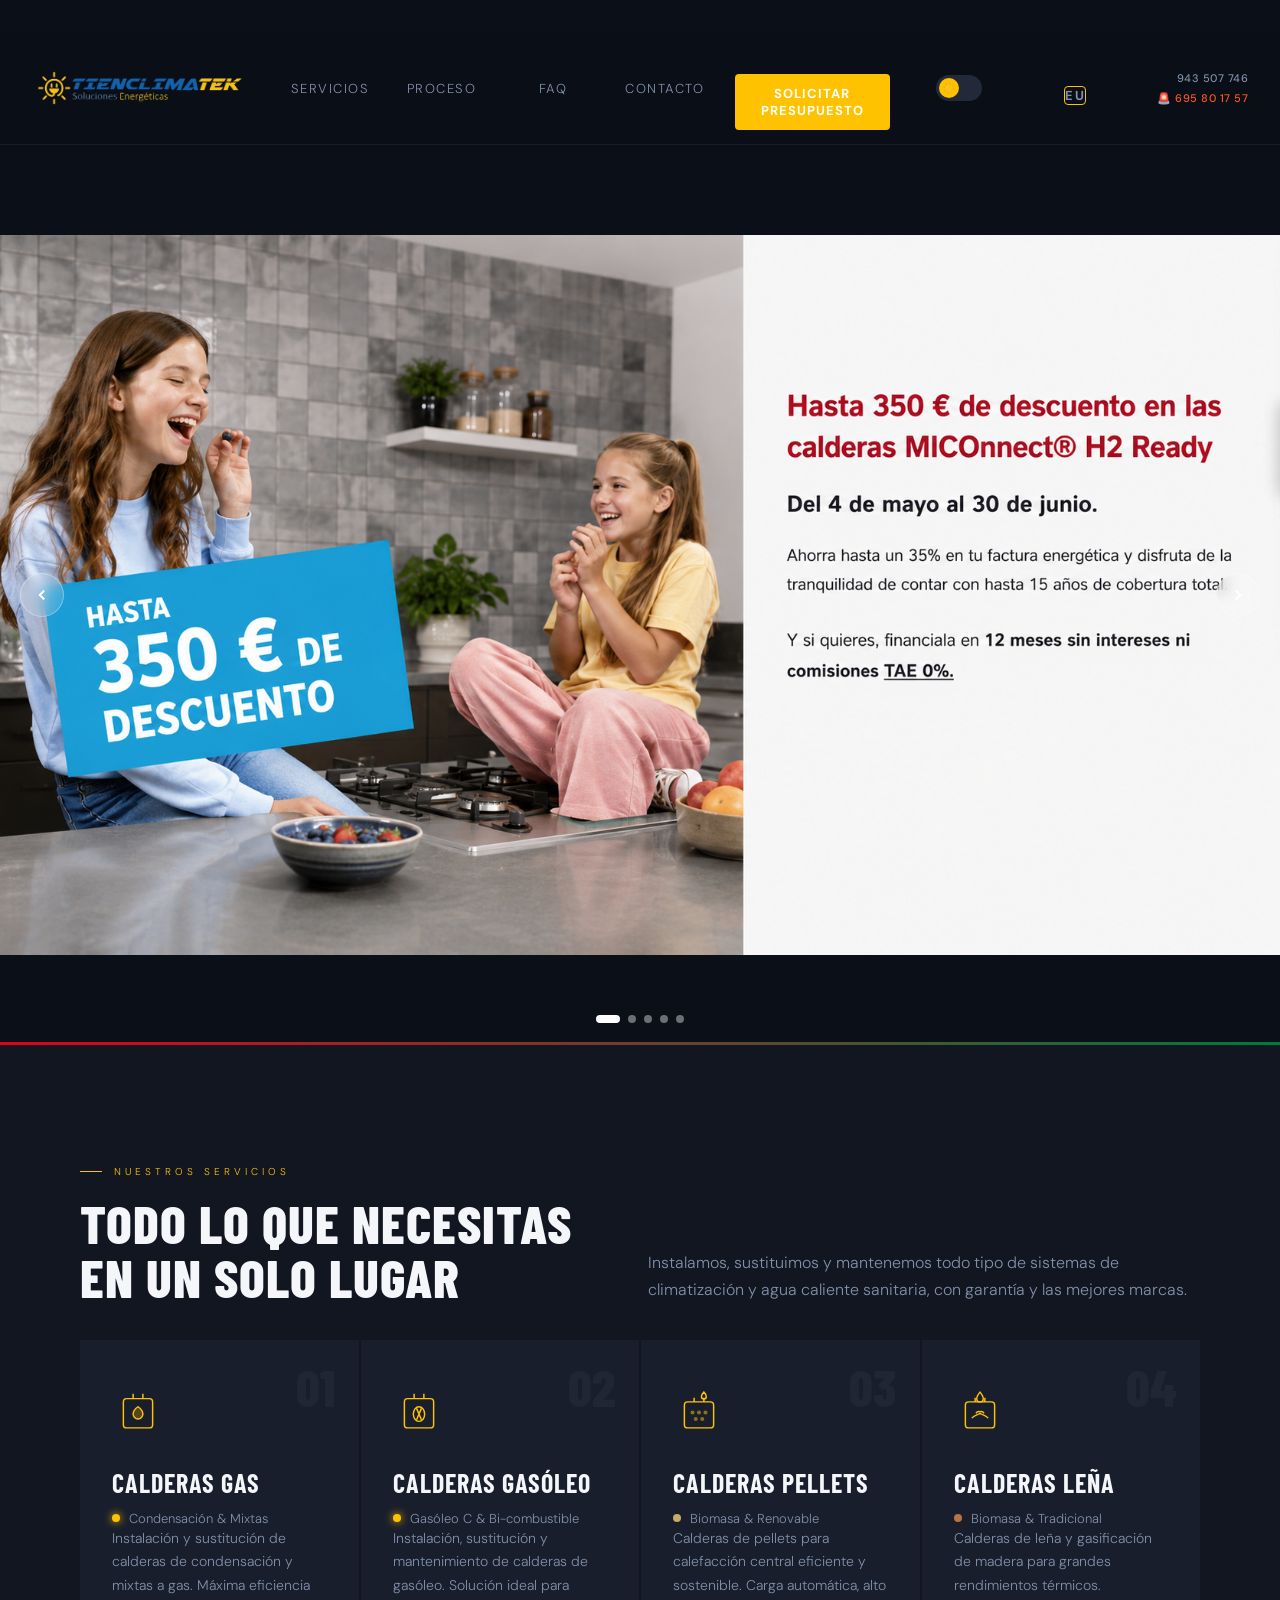
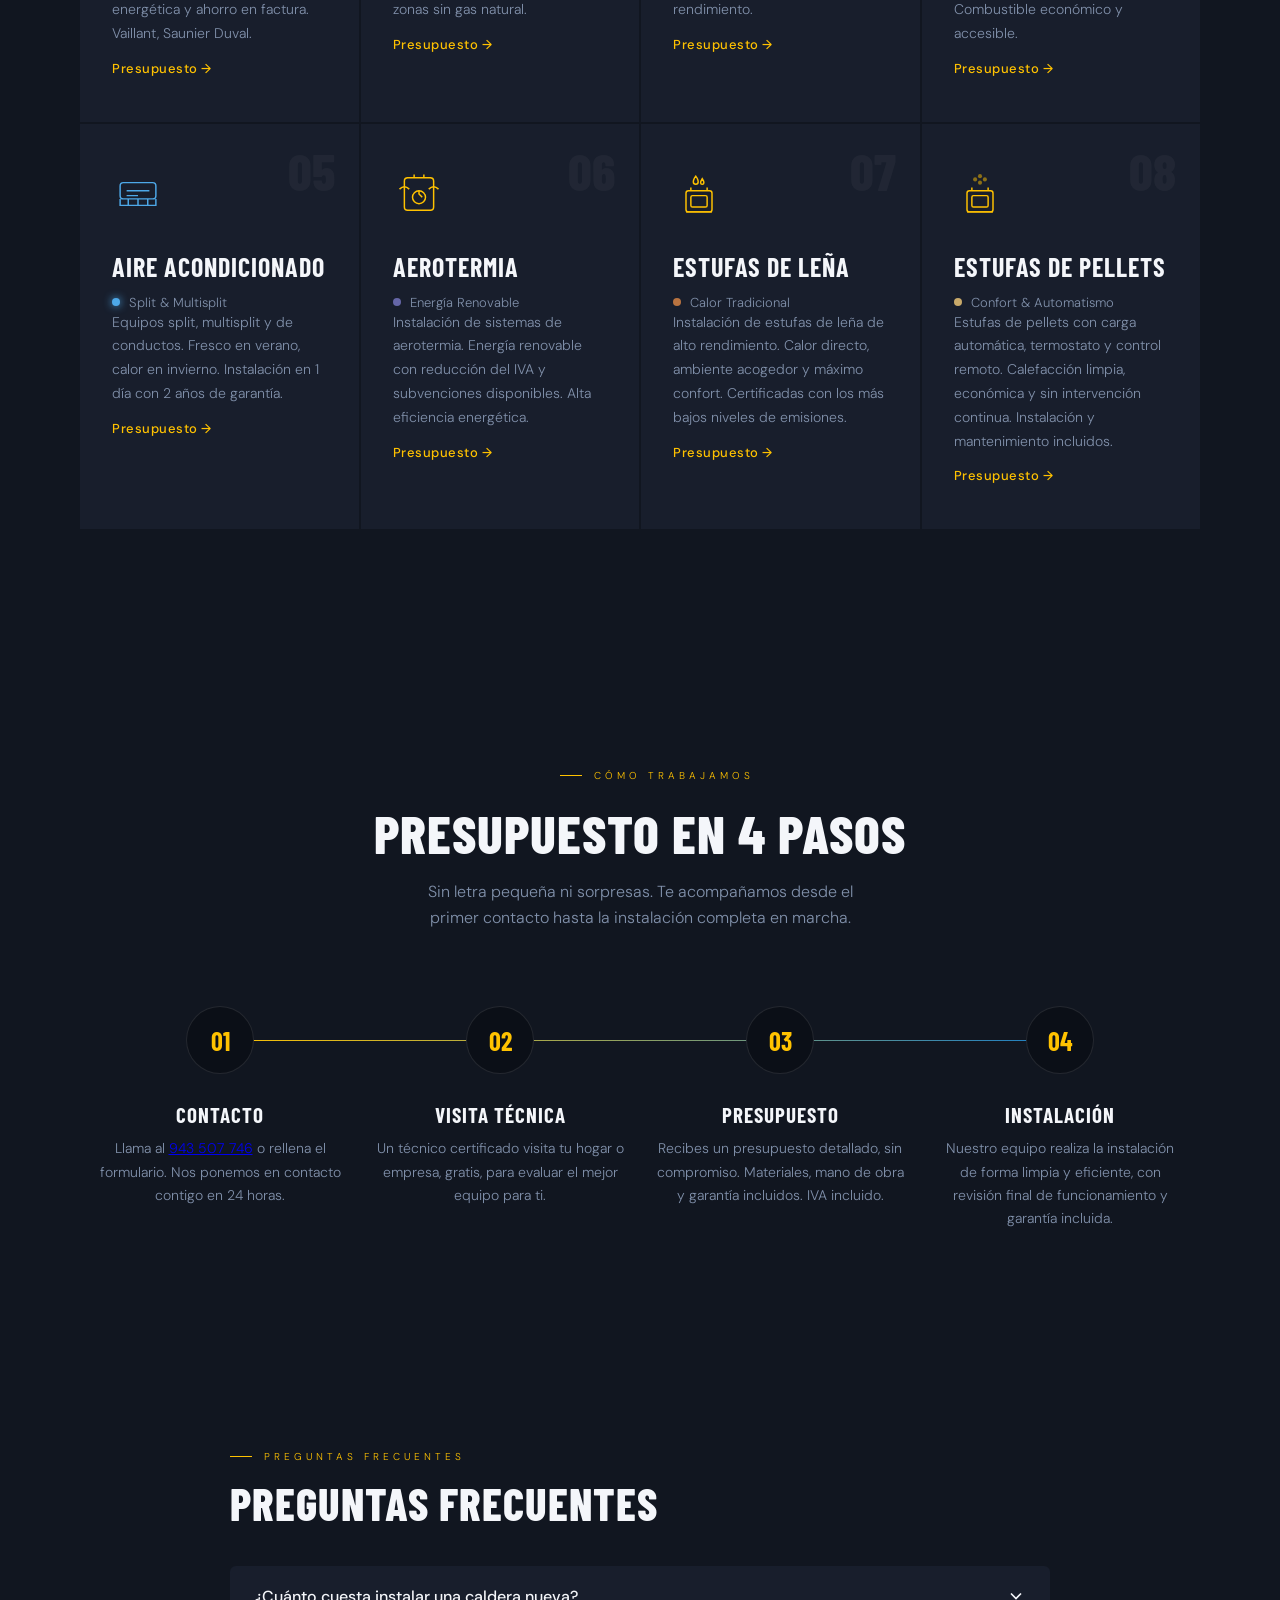
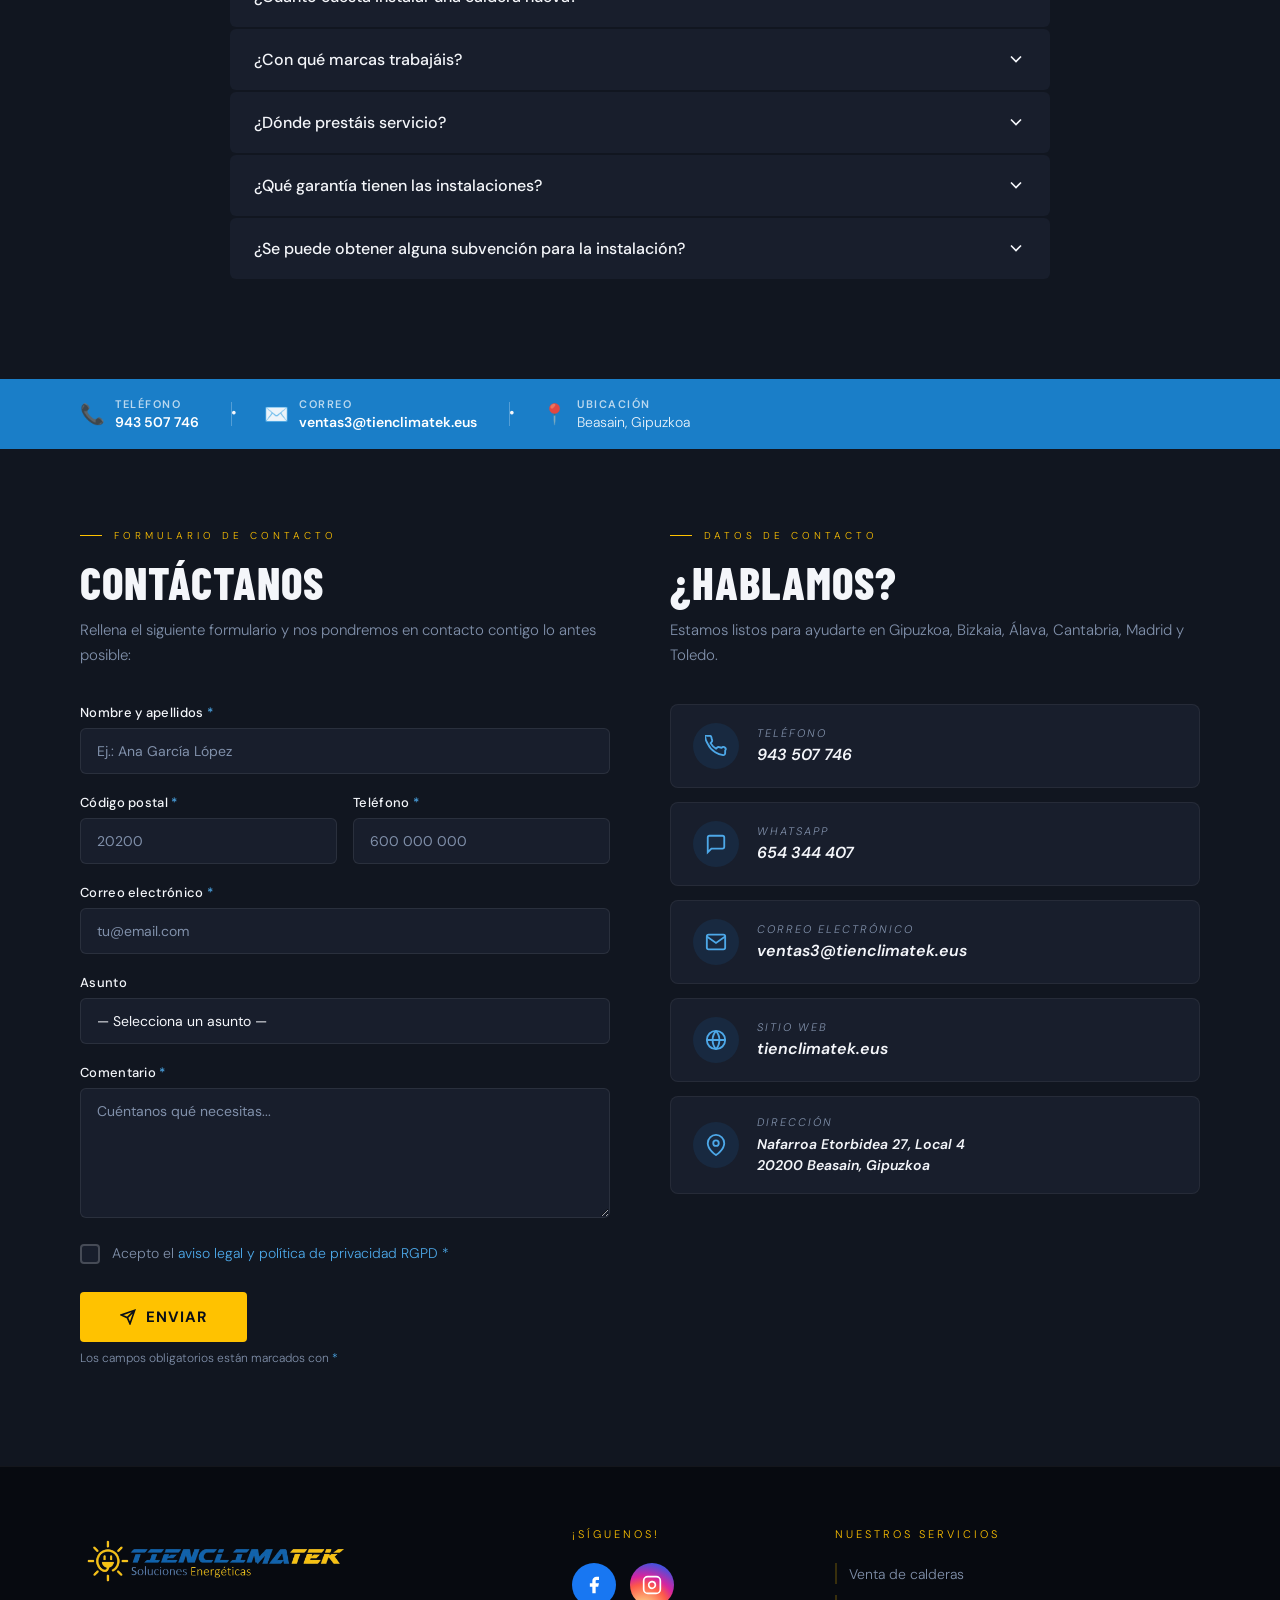
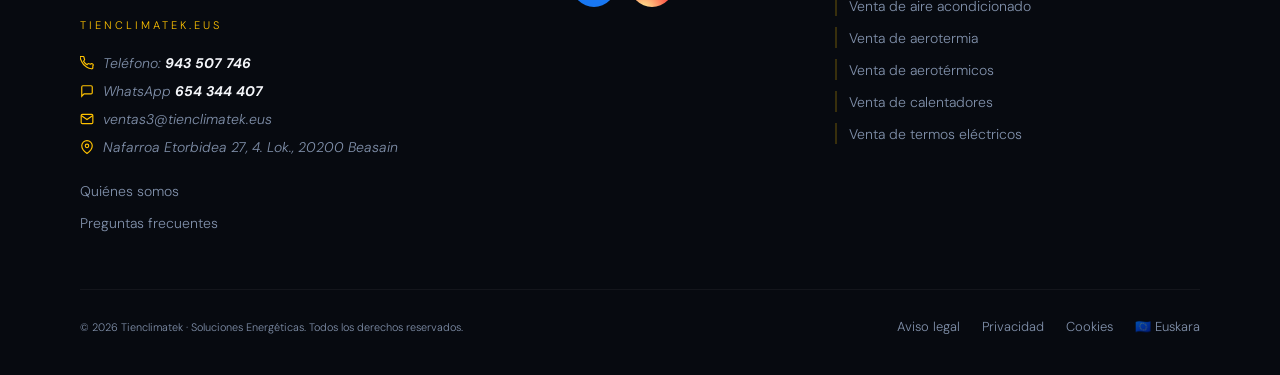
==== index.html @ 0d0fefd5 "creacion carrusel promo, eliminacion seccion promo" ====
<!DOCTYPE html> 
<html lang="es" dir="ltr">

<head>
  <meta charset="UTF-8" />
  <meta name="viewport" content="width=device-width, initial-scale=1.0" />
  <title>Calderas y Aire Acondicionado en provincias seleccionadas y Madrid | Tienclimatek</title>
  <meta name="description" content="Instalación y mantenimiento de aire acondicionado, calderas, termos y calentadores en provincias seleccionadas y Madrid. +15 años de experiencia. Solicita presupuesto en 24h.">
  <meta name="keywords" content="calderas Spain, aire acondicionado Beasain, climatización Gipuzkoa, caldera condensación, instalación aire acondicionado, termo eléctrico, Vaillant Saunier Duval Daikin">
  <meta name="author" content="Tienclimatek">
  <meta name="robots" content="index, follow, max-snippet:-1, max-image-preview:large, max-video-preview:-1">
  <link rel="canonical" href="https://tienclimatek.eus/" />
  <link rel="alternate" hreflang="es" href="https://tienclimatek.eus/" />
  <link rel="alternate" hreflang="eu" href="https://tienclimatek.eus/eu/" />
  <link rel="alternate" hreflang="x-default" href="https://tienclimatek.eus/" />
  <meta property="og:type" content="website" />
  <meta property="og:locale" content="es_ES" />
  <meta property="og:locale:alternate" content="eu_EU" />
  <meta property="og:site_name" content="Tienclimatek" />
  <meta property="og:title" content="Calderas y Aire Acondicionado en provincias seleccionadas y Madrid | Tienclimatek" />
  <meta property="og:description" content="Instalación y reparación de aire acondicionado, calderas y termos en provincias seleccionadas y Madrid. Las mejores marcas: Vaillant, Daikin, Baxi, Ariston. ¡Solicita presupuesto!" />
  <meta property="og:url" content="https://tienclimatek.eus/" />
  <meta property="og:image" content="https://tienclimatek.eus/assets/images/og-tienclimatek.jpg" />
  <meta property="og:image:width" content="1200" />
  <meta property="og:image:height" content="630" />
  <meta property="og:image:alt" content="Tienclimatek - Expertos en climatización en provincias seleccionadas y Madrid" />
  <meta name="twitter:card" content="summary_large_image" />
  <meta name="twitter:site" content="@tienclimatek" />
  <meta name="twitter:title" content="Calderas y Aire Acondicionado en provincias seleccionadas | Tienclimatek" />
  <meta name="twitter:description" content="Instalación y mantenimiento de sistemas de climatización en provincias seleccionadas y Madrid. +15 años de experiencia." />
  <meta name="twitter:image" content="https://tienclimatek.eus/assets/images/og-tienclimatek.jpg" />
  <meta name="geo.region" content="ES-SS" />
  <meta name="geo.placename" content="Beasain, Gipuzkoa, España" />
  <meta name="geo.position" content="43.0469;-2.1989" />
  <meta name="ICBM" content="43.0469, -2.1989" />
  <link rel="icon" type="image/png" sizes="32x32" href="assets/images/favicon-32.png" />
  <link rel="icon" type="image/png" sizes="16x16" href="assets/images/favicon-16.png" />
  <link rel="apple-touch-icon" sizes="180x180" href="assets/images/apple-touch-icon.png" />
  <meta name="theme-color" content="#1A7EC8" />
  <link rel="preconnect" href="https://fonts.googleapis.com" />
  <link rel="preconnect" href="https://fonts.gstatic.com" crossorigin />
  <link rel="preload" href="css/styles.css" as="style" />
  <link href="https://fonts.googleapis.com/css2?family=Barlow+Condensed:wght@400;600;700;800&family=DM+Sans:wght@300;400;500;700&display=swap" rel="stylesheet" />
  <link rel="stylesheet" href="css/styles.css" />

  <script type="application/ld+json">
  {
    "@context": "https://schema.org",
    "@graph": [
      {
        "@type": "LocalBusiness",
        "@id": "https://tienclimatek.eus/#negocio",
        "name": "Tienclimatek",
        "alternateName": "Tienclimatek Soluciones Energéticas",
        "description": "Instalación y mantenimiento de calderas de gas, gasóleo y biomasa, aire acondicionado y aerotermia en provincias seleccionadas y Madrid.",
        "url": "https://tienclimatek.eus/",
        "telephone": "+34747425656",
        "email": "ventas3@tienclimatek.eus",
        "foundingDate": "2010",
        "priceRange": "€€",
        "address": {
          "@type": "PostalAddress",
          "streetAddress": "Nafarroa Etorbidea 27, Local 4",
          "addressLocality": "Beasain",
          "postalCode": "20200",
          "addressRegion": "Gipuzkoa",
          "addressCountry": "ES"
        },
        "geo": { "@type": "GeoCoordinates", "latitude": 43.0469, "longitude": -2.1989 },
        "areaServed": [
          { "@type": "AdministrativeArea", "name": "Gipuzkoa" },
          { "@type": "AdministrativeArea", "name": "Bizkaia" },
          { "@type": "AdministrativeArea", "name": "Araba" },
          { "@type": "AdministrativeArea", "name": "Cantabria" },
          { "@type": "AdministrativeArea", "name": "Comunidad de Madrid" }
        ],
        "openingHoursSpecification": [{ "@type": "OpeningHoursSpecification", "dayOfWeek": ["Monday","Tuesday","Wednesday","Thursday","Friday"], "opens": "09:00", "closes": "18:00" }],
        "sameAs": ["https://www.facebook.com/tienclimatek","https://www.instagram.com/tienclimatek"]
      }
    ]
  }
  </script>

  <style>
    /* ══ HERO CAROUSEL ══════════════════════════════════════════════════ */
    .hero-carousel-wrap {
      position: relative;
      width: 100%;
      height: 100vh;
      min-height: 500px;
      overflow: hidden;
      background: #0B0F17;
    }
    .hero-carousel-track {
      display: flex;
      height: 100%;
      transition: transform .75s cubic-bezier(.4,0,.2,1);
      will-change: transform;
    }
    .hero-carousel-slide {
      flex-shrink: 0;
      width: 100%;
      height: 100%;
      position: relative;
      background: #0B0F17; /* CAMBIO 1: fondo para franjas laterales/superiores cuando contain no cubre todo */
    }
    .hero-carousel-slide img {
      width: 100%;
      height: 100%;
      object-fit: contain;          /* CAMBIO 1: antes "cover" → ahora "contain" para respetar proporciones */
      object-position: center center;
      display: block;
      pointer-events: none;
      -webkit-user-drag: none;
      user-select: none;
    }
    .hero-carousel-btn {
      position: absolute;
      top: 50%;
      transform: translateY(-50%);
      z-index: 20;
      width: 44px; height: 44px;
      border-radius: 50%;
      background: rgba(255,255,255,0.15);
      border: 1.5px solid rgba(255,255,255,0.3);
      backdrop-filter: blur(8px);
      color: #fff;
      cursor: pointer;
      display: flex;
      align-items: center;
      justify-content: center;
      transition: background .2s, transform .2s;
    }
    .hero-carousel-btn:hover { background: rgba(255,255,255,0.28); transform: translateY(-50%) scale(1.08); }
    .hero-carousel-btn.prev { left: 20px; }
    .hero-carousel-btn.next { right: 20px; }
    .hero-carousel-dots {
      position: absolute;
      bottom: 22px;
      left: 50%;
      transform: translateX(-50%);
      z-index: 20;
      display: flex;
      gap: 8px;
      align-items: center;
    }
    .hero-carousel-dot {
      width: 8px; height: 8px;
      border-radius: 50%;
      background: rgba(255,255,255,0.4);
      cursor: pointer;
      transition: width .3s, border-radius .3s, background .3s;
      flex-shrink: 0;
    }
    .hero-carousel-dot.active { width: 24px; border-radius: 4px; background: #fff; }
    .hero-carousel-progress {
      position: absolute;
      bottom: 0; left: 0;
      height: 3px;
      width: 0%;
      background: linear-gradient(90deg, #E2001A 0%, #007A3D 100%);
      z-index: 21;
      transition: width linear;
    }

    /* ══ FLOATING FORM ══════════════════════════════════════════════════ */
    .floating-form {
      position: fixed;
      top: 50%;
      right: -360px;
      transform: translateY(-50%);
      width: 320px;
      z-index: 300;
      background: #fff;
      border-radius: 16px 0 0 16px;
      box-shadow: -6px 0 40px rgba(0,0,0,0.22);
      transition: right .5s cubic-bezier(.4,0,.2,1);
      overflow: visible;
    }
    .floating-form.visible { right: 0; }

    .floating-form-tab {
      position: absolute;
      left: -38px;
      top: 50%;
      transform: translateY(-50%);
      width: 38px; height: 96px;
      background: #E2001A;
      border-radius: 10px 0 0 10px;
      cursor: pointer;
      display: flex;
      flex-direction: column;
      align-items: center;
      justify-content: center;
      gap: 6px;
      box-shadow: -4px 0 16px rgba(0,0,0,0.2);
      transition: background .2s;
    }
    .floating-form-tab:hover { background: #c8001a; }
    .floating-form-tab svg { color: #fff; flex-shrink: 0; }
    .floating-form-tab-label {
      writing-mode: vertical-rl;
      text-orientation: mixed;
      transform: rotate(180deg);
      font-size: 10px;
      font-weight: 700;
      color: #fff;
      letter-spacing: .1em;
      text-transform: uppercase;
      white-space: nowrap;
    }
    .floating-form-head {
      background: linear-gradient(135deg, #E2001A 0%, #b8001a 100%);
      padding: 16px 20px 14px;
      display: flex;
      align-items: flex-start;
      justify-content: space-between;
      gap: 12px;
      border-radius: 16px 0 0 0;
    }
    .floating-form-head h3 { font-size: 15px; font-weight: 800; color: #fff; margin: 0; }
    .floating-form-head p { font-size: 11px; color: rgba(255,255,255,.8); margin: 3px 0 0; }
    .floating-form-close {
      background: rgba(255,255,255,.15);
      border: none;
      border-radius: 50%;
      width: 28px; height: 28px;
      cursor: pointer;
      display: flex;
      align-items: center;
      justify-content: center;
      color: #fff;
      transition: background .2s;
      flex-shrink: 0;
    }
    .floating-form-close:hover { background: rgba(255,255,255,.28); }
    .floating-form-body {
      padding: 14px 18px 18px;
      display: flex;
      flex-direction: column;
      gap: 10px;
      max-height: calc(100vh - 180px);
      overflow-y: auto;
    }
    .ff-field { display: flex; flex-direction: column; gap: 4px; }
    .ff-label { font-size: 11px; font-weight: 600; color: #333; }
    .ff-input {
      padding: 8px 11px;
      border: 1.5px solid #e0e0e0;
      border-radius: 8px;
      font-size: 13px;
      font-family: 'DM Sans', sans-serif;
      color: #222;
      outline: none;
      transition: border-color .2s, box-shadow .2s;
      background: #fafafa;
      width: 100%;
    }
    .ff-input:focus { border-color: #E2001A; box-shadow: 0 0 0 3px rgba(226,0,26,.1); background: #fff; }
    .ff-select { cursor: pointer; }
    .ff-check-label {
      display: flex;
      align-items: flex-start;
      gap: 8px;
      font-size: 11px;
      color: #666;
      cursor: pointer;
      line-height: 1.5;
    }
    .ff-check-label a { color: #E2001A; text-decoration: none; }
    .ff-check-label a:hover { text-decoration: underline; }
    .ff-checkbox { width: 14px; height: 14px; flex-shrink: 0; margin-top: 2px; accent-color: #E2001A; }
    .ff-submit {
      background: #E2001A;
      color: #fff;
      border: none;
      border-radius: 10px;
      padding: 11px;
      font-size: 13px;
      font-weight: 700;
      cursor: pointer;
      letter-spacing: .04em;
      display: flex;
      align-items: center;
      justify-content: center;
      gap: 8px;
      transition: background .2s, transform .15s;
      width: 100%;
      margin-top: 4px;
    }
    .ff-submit:hover { background: #c8001a; transform: translateY(-1px); }
    .ff-success {
      display: none;
      background: rgba(0,122,61,.1);
      border: 1px solid rgba(0,122,61,.25);
      border-radius: 8px;
      padding: 10px 12px;
      font-size: 13px;
      color: #007A3D;
      align-items: center;
      gap: 8px;
    }
    .ff-success.show { display: flex; }

    @media (max-width: 900px) {
      .hero-carousel-wrap { height: 70vw; min-height: 380px; }
      .hero-carousel-btn { width: 36px; height: 36px; }
    }
    @media (max-width: 640px) {
      .hero-carousel-wrap { height: 56vw; min-height: 260px; }
      .hero-carousel-btn { display: none; }
      .floating-form {
        width: 92vw;
        max-width: 340px;
        top: auto;
        bottom: -100%;
        right: 4vw;
        transform: none;
        border-radius: 16px 16px 0 0;
        transition: bottom .5s cubic-bezier(.4,0,.2,1);
      }
      .floating-form.visible { bottom: 0; right: 4vw; }
      .floating-form-tab {
        left: 50%;
        top: -36px;
        transform: translateX(-50%);
        width: 80px; height: 32px;
        border-radius: 10px 10px 0 0;
        flex-direction: row;
      }
      .floating-form-tab-label { writing-mode: horizontal-tb; transform: none; }
      .floating-form-head { border-radius: 16px 16px 0 0; }
    }
  </style>
</head>

<body>

  <!-- ══ TOP BAR EMERGENCIA ══════════════════════════════════════════ -->
  <div class="topbar-emergency" role="alert" aria-label="Línea de emergencia 24 horas">
    <a href="tel:695801757" class="topbar-link">
      <span class="topbar-pulse"></span>
      🚨 EMERGENCIA 24h: 695 80 17 57
    </a>
  </div>

  <a class="skip-link" href="#contenido-principal">Ir al contenido principal</a>

  <!-- ══ NAV ═════════════════════════════════════════════════════════ -->
  <nav role="navigation" aria-label="Navegación principal">
    <a href="/" aria-label="Tienclimatek - Inicio">
      <img src="assets/images/logo-tienclimatek_sinfondo.png" alt="Tienclimatek - Expertos en climatización" class="logo-img" width="280" height="93" fetchpriority="high" />
    </a>
    <button class="nav-hamburger" id="navHamburger" aria-label="Abrir/cerrar menú" aria-expanded="false" aria-controls="navLinks">
      <span></span><span></span><span></span>
    </button>
    <ul class="nav-links" id="navLinks" role="menubar">
      <li role="none"><a href="#servicios"   class="nav-link-item" role="menuitem">Servicios</a></li>
      <!-- CAMBIO 2: enlace "Promociones" comentado — descomentar cuando la sección esté activa
      <li role="none"><a href="#promociones" class="nav-link-item" role="menuitem">Promociones</a></li>
      -->
      <li role="none"><a href="#proceso"     class="nav-link-item" role="menuitem">Proceso</a></li>
      <li role="none"><a href="#faq"         class="nav-link-item" role="menuitem">FAQ</a></li>
      <li role="none"><a href="#contacto"    class="nav-link-item" role="menuitem">Contacto</a></li>
      <li role="none"><a href="#contacto"    class="nav-cta"       role="menuitem">Solicitar presupuesto</a></li>
      <li class="theme-toggle-li" role="none">
        <button class="theme-toggle" id="themeToggle" aria-label="Cambiar tema: claro/oscuro" title="Cambiar tema claro/oscuro">
          <span class="toggle-thumb"><span class="toggle-icon" id="toggleIcon">☀️</span></span>
        </button>
      </li>
      <li class="lang-switch-li" role="none">
        <a href="eu/" class="lang-switch" hreflang="eu" title="Euskarazko bertsioa" rel="alternate">EU</a>
      </li>
    </ul>
    <div class="nav-desktop-phones" aria-label="Información de contacto">
      <a href="tel:943507746" class="nav-desktop-phones-normal" title="Teléfono principal">943 507 746</a>
      <a href="tel:695801757" class="nav-desktop-phones-emergency" title="Emergencia 24 horas">🚨 695 80 17 57</a>
    </div>
  </nav>

  <div class="mobile-float-btn">
    <a href="tel:695801757" title="Llamar emergencia 24 horas">☎</a>
  </div>

  <main id="contenido-principal">

<!-- ══ HERO CARRUSEL ══════════════════════════════════════════════ -->
<section class="hero-carousel-wrap" id="hero-carousel" aria-label="Campañas promocionales Saunier Duval y Vaillant">

  <div class="hero-carousel-track" id="heroTrack">

    <div class="hero-carousel-slide" role="group" aria-label="1 de 4 — Saunier Duval Calderas">
      <img src="assets/images/CAMP_SD_CAL.png"
           alt="Saunier Duval — Hasta 350€ de descuento en calderas MiConnect H2 Ready. Del 4 de mayo al 30 de junio 2026."
           loading="eager" fetchpriority="high" />
    </div>

    <div class="hero-carousel-slide" role="group" aria-label="2 de 4 — Saunier Duval Aire Acondicionado">
      <img src="assets/images/CAMP_SD_AA.png"
           alt="Saunier Duval Aire Acondicionado VivAir Max — 150€ de descuento. Hasta el 31 de julio 2026."
           loading="lazy" />
    </div>

    <div class="hero-carousel-slide" role="group" aria-label="3 de 4 — Vaillant Calderas">
      <img src="assets/images/CAMP_VAI_CAL.png"
           alt="Vaillant Calderas inteligentes — Hasta 350€ para cambiar de caldera. Del 4 de mayo al 30 de junio 2026."
           loading="lazy" />
    </div>

    <div class="hero-carousel-slide" role="group" aria-label="4 de 4 — Vaillant Aire Acondicionado">
      <img src="assets/images/CAMP_VAI_AA.png"
           alt="Vaillant climaVAIR — 150€ de descuento y puesta en marcha gratuita. Hasta el 31 de julio 2026."
           loading="lazy" />
    </div>
    <div class="hero-carousel-slide" role="group" aria-label="4 de 4 — Vaillant Aire Acondicionado">
      <img src="assets/images/tecnico-caldera.png"
           alt="Vaillant climaVAIR — 150€ de descuento y puesta en marcha gratuita. Hasta el 31 de julio 2026."
           loading="lazy" />
    </div>

  </div>

  <button class="hero-carousel-btn prev" id="heroPrev" aria-label="Diapositiva anterior">
    <svg width="18" height="18" viewBox="0 0 24 24" fill="none" stroke="currentColor" stroke-width="2.5">
      <path d="M15 18l-6-6 6-6"/>
    </svg>
  </button>

  <button class="hero-carousel-btn next" id="heroNext" aria-label="Diapositiva siguiente">
    <svg width="18" height="18" viewBox="0 0 24 24" fill="none" stroke="currentColor" stroke-width="2.5">
      <path d="M9 18l6-6-6-6"/>
    </svg>
  </button>

  <div class="hero-carousel-dots" id="heroDots" aria-hidden="true"></div>
  <div class="hero-carousel-progress" id="heroProgress"></div>

</section>

    <!-- ══ FORMULARIO FLOTANTE ══════════════════════════════════════════ -->
    <div class="floating-form" id="floatingForm" role="complementary" aria-label="Formulario de presupuesto rápido">
      <div class="floating-form-tab" id="floatingFormTab" role="button" tabindex="0"
           aria-label="Abrir formulario de presupuesto" title="Solicitar presupuesto">
        <svg width="15" height="15" viewBox="0 0 24 24" fill="none" stroke="currentColor" stroke-width="2.5" aria-hidden="true"><path d="M22 2L11 13M22 2l-7 20-4-9-9-4 20-7z"/></svg>
        <span class="floating-form-tab-label">Presupuesto</span>
      </div>
      <div class="floating-form-head">
        <div>
          <h3>Solicitar presupuesto</h3>
          <p>Te respondemos en menos de 24h</p>
        </div>
        <button class="floating-form-close" id="floatingFormClose" aria-label="Cerrar formulario">
          <svg width="14" height="14" viewBox="0 0 24 24" fill="none" stroke="currentColor" stroke-width="2.5"><path d="M18 6L6 18M6 6l12 12"/></svg>
        </button>
      </div>
      <div class="floating-form-body">
        <form id="floatingContactForm" method="POST" action="https://formspree.io/f/mwvwpwje" novalidate>
          <div class="ff-field">
            <label class="ff-label" for="ff-nombre">Nombre y apellidos *</label>
            <input class="ff-input" id="ff-nombre" name="nombre" type="text" placeholder="Ana García" required autocomplete="name" />
          </div>
          <div class="ff-field" style="margin-top:10px">
            <label class="ff-label" for="ff-tel">Teléfono *</label>
            <input class="ff-input" id="ff-tel" name="telefono" type="tel" placeholder="600 000 000" required autocomplete="tel" />
          </div>
          <div class="ff-field" style="margin-top:10px">
            <label class="ff-label" for="ff-cp">Código postal *</label>
            <input class="ff-input" id="ff-cp" name="cp" type="text" maxlength="5" placeholder="20200" required inputmode="numeric" />
          </div>
          <div class="ff-field" style="margin-top:10px">
            <label class="ff-label" for="ff-asunto">¿Qué necesitas?</label>
            <select class="ff-input ff-select" id="ff-asunto" name="asunto">
              <option value="">— Selecciona —</option>
              <option value="caldera-gas">Caldera de gas</option>
              <option value="caldera-gasoleo">Caldera gasóleo</option>
              <option value="caldera-biomasa">Caldera pellets / leña</option>
              <option value="aire">Aire acondicionado</option>
              <option value="aerotermia">Aerotermia</option>
              <option value="mantenimiento">Mantenimiento / avería</option>
              <option value="otro">Otro</option>
            </select>
          </div>
          <div class="ff-field" style="margin-top:10px">
            <label class="ff-check-label">
              <input type="checkbox" class="ff-checkbox" name="rgpd" required />
              Acepto la <a href="politica-privacidad/" rel="noopener">política de privacidad</a> *
            </label>
          </div>
          <button class="ff-submit" type="submit" style="margin-top:12px">
            <svg width="14" height="14" viewBox="0 0 24 24" fill="none" stroke="currentColor" stroke-width="2.5" aria-hidden="true"><path d="M22 2L11 13M22 2l-7 20-4-9-9-4 20-7z"/></svg>
            Enviar solicitud
          </button>
          <div class="ff-success" id="ffSuccess" role="alert" aria-live="polite">
            <svg width="16" height="16" viewBox="0 0 24 24" fill="none" stroke="currentColor" stroke-width="2.5"><circle cx="12" cy="12" r="10"/><path d="M9 12l2 2 4-4"/></svg>
            ¡Recibido! Te llamamos en 24h.
          </div>
        </form>
      </div>
    </div>

    <!-- ══ SERVICES ════════════════════════════════════════════════════ -->
    <section class="services" id="servicios" aria-labelledby="services-title">
      <div class="services-header reveal">
        <div>
          <p class="section-tag">Nuestros Servicios</p>
          <h2 class="services-title" id="services-title">Todo lo que necesitas<br>en un solo lugar</h2>
        </div>
        <p class="services-desc">Instalamos, sustituimos y mantenemos todo tipo de sistemas de climatización y agua caliente sanitaria, con garantía y las mejores marcas.</p>
      </div>
      <div class="services-grid" role="list">
        <article class="service-card reveal reveal-delay-1" role="listitem">
          <span class="service-number" aria-hidden="true">01</span>
          <svg class="service-icon" viewBox="0 0 64 64" fill="none" stroke="currentColor" stroke-width="1.8" aria-hidden="true"><rect x="14" y="18" width="36" height="36" rx="4"/><path d="M26 18v-6M38 18v-6"/><path d="M32 28c0 0-6 4-6 9a6 6 0 0012 0c0-5-6-9-6-9z" fill="currentColor" opacity="0.25" stroke="none"/><path d="M32 28c0 0-6 4-6 9a6 6 0 0012 0c0-5-6-9-6-9z"/></svg>
          <h3 class="service-name">Calderas Gas</h3>
          <div class="badge-item"><span class="badge-dot dot-yellow" aria-hidden="true"></span>Condensación &amp; Mixtas</div>
          <p class="service-text">Instalación y sustitución de calderas de condensación y mixtas a gas. Máxima eficiencia energética y ahorro en factura. Vaillant, Saunier Duval.</p>
          <a href="#contacto" class="service-cta-link" aria-label="Solicitar presupuesto caldera de gas">Presupuesto →</a>
        </article>
        <article class="service-card reveal reveal-delay-2" role="listitem">
          <span class="service-number" aria-hidden="true">02</span>
          <svg class="service-icon" viewBox="0 0 64 64" fill="none" stroke="currentColor" stroke-width="1.8" aria-hidden="true"><rect x="14" y="18" width="36" height="36" rx="4"/><path d="M26 18v-6M38 18v-6"/><ellipse cx="32" cy="37" rx="7" ry="9"/><path d="M29 30l6 14M35 30l-6 14"/></svg>
          <h3 class="service-name">Calderas Gasóleo</h3>
          <div class="badge-item"><span class="badge-dot dot-yellow" aria-hidden="true"></span>Gasóleo C &amp; Bi-combustible</div>
          <p class="service-text">Instalación, sustitución y mantenimiento de calderas de gasóleo. Solución ideal para zonas sin gas natural.</p>
          <a href="#contacto" class="service-cta-link" aria-label="Solicitar presupuesto caldera de gasóleo">Presupuesto →</a>
        </article>
        <article class="service-card reveal reveal-delay-3" role="listitem">
          <span class="service-number" aria-hidden="true">03</span>
          <svg class="service-icon" viewBox="0 0 64 64" fill="none" stroke="currentColor" stroke-width="1.8" aria-hidden="true"><rect x="14" y="22" width="36" height="32" rx="4"/><path d="M26 22v-5M38 22v-5"/><circle cx="24" cy="35" r="2.5" fill="currentColor" opacity="0.5" stroke="none"/><circle cx="32" cy="35" r="2.5" fill="currentColor" opacity="0.5" stroke="none"/><circle cx="40" cy="35" r="2.5" fill="currentColor" opacity="0.5" stroke="none"/><circle cx="28" cy="43" r="2.5" fill="currentColor" opacity="0.5" stroke="none"/><circle cx="36" cy="43" r="2.5" fill="currentColor" opacity="0.5" stroke="none"/><path d="M38 10c0 0-3 3-3 5.5a3 3 0 006 0C41 13 38 10 38 10z"/></svg>
          <h3 class="service-name">Calderas Pellets</h3>
          <div class="badge-item"><span class="badge-dot" style="background:#c8a96a" aria-hidden="true"></span>Biomasa &amp; Renovable</div>
          <p class="service-text">Calderas de pellets para calefacción central eficiente y sostenible. Carga automática, alto rendimiento.</p>
          <a href="#contacto" class="service-cta-link" aria-label="Solicitar presupuesto caldera de pellets">Presupuesto →</a>
        </article>
        <article class="service-card reveal reveal-delay-4" role="listitem">
          <span class="service-number" aria-hidden="true">04</span>
          <svg class="service-icon" viewBox="0 0 64 64" fill="none" stroke="currentColor" stroke-width="1.8" aria-hidden="true"><rect x="14" y="22" width="36" height="32" rx="4"/><path d="M26 22v-5M38 22v-5"/><path d="M22 42c3-4 6-3 10-6 4 3 7 2 10 6"/><path d="M27 36c2-3 5-2 5-2s3-1 5 2"/><path d="M32 10c0 0-4 5-4 8a4 4 0 008 0c0-3-4-8-4-8z"/></svg>
          <h3 class="service-name">Calderas Leña</h3>
          <div class="badge-item"><span class="badge-dot" style="background:#b87340" aria-hidden="true"></span>Biomasa &amp; Tradicional</div>
          <p class="service-text">Calderas de leña y gasificación de madera para grandes rendimientos térmicos. Combustible económico y accesible.</p>
          <a href="#contacto" class="service-cta-link" aria-label="Solicitar presupuesto caldera de leña">Presupuesto →</a>
        </article>
        <article class="service-card reveal reveal-delay-1" role="listitem">
          <span class="service-number" aria-hidden="true">05</span>
          <svg class="service-icon blue" viewBox="0 0 64 64" fill="none" stroke="currentColor" stroke-width="1.8" aria-hidden="true"><rect x="10" y="18" width="44" height="20" rx="4"/><path d="M10 38v8h44v-8"/><path d="M20 38v8M32 38v8M44 38v8"/><path d="M18 28h28M18 34h14"/></svg>
          <h3 class="service-name">Aire Acondicionado</h3>
          <div class="badge-item"><span class="badge-dot dot-blue" aria-hidden="true"></span>Split &amp; Multisplit</div>
          <p class="service-text">Equipos split, multisplit y de conductos. Fresco en verano, calor en invierno. Instalación en 1 día con 2 años de garantía.</p>
          <a href="#contacto" class="service-cta-link" aria-label="Solicitar presupuesto aire acondicionado">Presupuesto →</a>
        </article>
        <article class="service-card reveal reveal-delay-2" role="listitem">
          <span class="service-number" aria-hidden="true">06</span>
          <svg class="service-icon" viewBox="0 0 64 64" fill="none" stroke="currentColor" stroke-width="1.8" aria-hidden="true"><rect x="14" y="12" width="36" height="40" rx="4"/><path d="M26 12V8M38 12V8"/><circle cx="32" cy="36" r="8"/><path d="M32 28v4l4 4"/><path d="M8 26c4-4 8-4 12 0M44 26c4-4 8-4 12 0"/></svg>
          <h3 class="service-name">Aerotermia</h3>
          <div class="badge-item"><span class="badge-dot" style="background:#6566a7" aria-hidden="true"></span>Energía Renovable</div>
          <p class="service-text">Instalación de sistemas de aerotermia. Energía renovable con reducción del IVA y subvenciones disponibles. Alta eficiencia energética.</p>
          <a href="#contacto" class="service-cta-link" aria-label="Solicitar presupuesto aerotermia">Presupuesto →</a>
        </article>
        <article class="service-card reveal reveal-delay-3" role="listitem">
          <span class="service-number" aria-hidden="true">07</span>
          <svg class="service-icon" viewBox="0 0 64 64" fill="none" stroke="currentColor" stroke-width="1.8" aria-hidden="true"><rect x="16" y="28" width="32" height="26" rx="3"/><path d="M22 28v-4M42 28v-4"/><rect x="22" y="34" width="20" height="14" rx="2"/><path d="M16 54h32"/><path d="M28 10c0 0-3 4-3 7a3 3 0 006 0c0-3-3-7-3-7z"/><path d="M36 13c0 0-2 3-2 5a2 2 0 004 0c0-2-2-5-2-5z"/></svg>
          <h3 class="service-name">Estufas de Leña</h3>
          <div class="badge-item"><span class="badge-dot" style="background:#b87340" aria-hidden="true"></span>Calor Tradicional</div>
          <p class="service-text">Instalación de estufas de leña de alto rendimiento. Calor directo, ambiente acogedor y máximo confort. Certificadas con los más bajos niveles de emisiones.</p>
          <a href="#contacto" class="service-cta-link" aria-label="Solicitar presupuesto estufa de leña">Presupuesto →</a>
        </article>
        <article class="service-card reveal reveal-delay-4" role="listitem">
          <span class="service-number" aria-hidden="true">08</span>
          <svg class="service-icon" viewBox="0 0 64 64" fill="none" stroke="currentColor" stroke-width="1.8" aria-hidden="true"><rect x="16" y="28" width="32" height="26" rx="3"/><path d="M22 28v-4M42 28v-4"/><rect x="22" y="34" width="20" height="14" rx="2"/><path d="M16 54h32"/><circle cx="26" cy="14" r="2.5" fill="currentColor" opacity="0.5" stroke="none"/><circle cx="32" cy="10" r="2.5" fill="currentColor" opacity="0.5" stroke="none"/><circle cx="38" cy="14" r="2.5" fill="currentColor" opacity="0.5" stroke="none"/><circle cx="32" cy="18" r="2.5" fill="currentColor" opacity="0.5" stroke="none"/></svg>
          <h3 class="service-name">Estufas de Pellets</h3>
          <div class="badge-item"><span class="badge-dot" style="background:#c8a96a" aria-hidden="true"></span>Confort &amp; Automatismo</div>
          <p class="service-text">Estufas de pellets con carga automática, termostato y control remoto. Calefacción limpia, económica y sin intervención continua. Instalación y mantenimiento incluidos.</p>
          <a href="#contacto" class="service-cta-link" aria-label="Solicitar presupuesto estufa de pellets">Presupuesto →</a>
        </article>
      </div>
    </section>

    <!-- ══ PROMOCIONES — CAMBIO 3: SECCIÓN COMENTADA TEMPORALMENTE ══════
         Para reactivar: eliminar los comentarios de apertura y cierre,
         y descomentar también el enlace "Promociones" en la <nav> (CAMBIO 2).
    ═══════════════════════════════════════════════════════════════════════

    <section id="promociones" aria-labelledby="promo-title">
    <style>
      #promociones { padding: 90px 0 100px; background: var(--dark2, #111620); }
      [data-theme="light"] #promociones { background: var(--dark2, #E4EAF4); }
      .promo-wrap { max-width: 1200px; margin: 0 auto; padding: 0 40px; }
      .promo-header { text-align: center; margin-bottom: 56px; }
      .promo-header .section-tag { justify-content: center; }
      .promo-header h2 { font-size: clamp(1.9rem, 3.5vw, 2.9rem); font-weight: 800; margin: 8px 0 0; color: var(--off-white, #F4F6FA); }
      [data-theme="light"] .promo-header h2 { color: #111; }
      .promo-carousel { position: relative; width: 100%; max-width: 480px; margin: 0 auto; overflow: hidden; border-radius: 16px; }
      .promo-track { display: flex; width: 800%; transition: transform .7s cubic-bezier(.4,0,.2,1); will-change: transform; align-items: flex-start; }
      .promo-slide { width: 12.5%; flex-shrink: 0; display: flex; justify-content: center; align-items: flex-start; }
      .promo-slide img { width: 100%; height: auto; display: block; object-fit: contain; pointer-events: none; -webkit-user-drag: none; user-select: none; border-radius: 12px; box-shadow: 0 8px 40px rgba(0,0,0,.35); }
      [data-theme="light"] .promo-slide img { box-shadow: 0 4px 24px rgba(0,0,0,.12); }
      .promo-progress-wrap { margin-top: 20px; height: 3px; background: rgba(255,255,255,.08); border-radius: 2px; overflow: hidden; }
      [data-theme="light"] .promo-progress-wrap { background: rgba(0,0,0,.08); }
      .promo-progress-bar { height: 100%; width: 0%; border-radius: 2px; transition: width linear; background: linear-gradient(90deg, #E2001A 0%, #007A3D 100%); }
      .promo-indicators { display: flex; justify-content: center; align-items: center; gap: 6px; margin-top: 18px; flex-wrap: wrap; }
      .promo-indicator { width: 6px; height: 6px; border-radius: 50%; background: rgba(255,255,255,.18); transition: width .3s, border-radius .3s, background .3s; flex-shrink: 0; }
      [data-theme="light"] .promo-indicator { background: rgba(0,0,0,.12); }
      .promo-indicator.active { width: 20px; border-radius: 3px; }
      .promo-indicator.active.brand-sd { background: #E2001A; }
      .promo-indicator.active.brand-v  { background: #007A3D; }
      .promo-ind-sep { width: 1px; height: 12px; background: rgba(255,255,255,.14); border-radius: 1px; margin: 0 4px; flex-shrink: 0; }
      [data-theme="light"] .promo-ind-sep { background: rgba(0,0,0,.1); }
      .promo-slide-info { text-align: center; margin-top: 14px; font-size: 11px; font-weight: 600; letter-spacing: .08em; text-transform: uppercase; color: var(--text-muted, #8090aa); min-height: 18px; }
      .promo-cta-row { display: flex; justify-content: center; margin-top: 36px; }
      .promo-cta-main { display: inline-flex; align-items: center; gap: 9px; padding: 14px 36px; border-radius: 12px; font-size: 14px; font-weight: 700; letter-spacing: .04em; text-decoration: none; background: var(--blue, #1A7EC8); color: #fff; transition: opacity .18s, transform .15s, box-shadow .18s; }
      .promo-cta-main:hover { opacity: .9; transform: translateY(-2px); box-shadow: 0 8px 28px rgba(26,126,200,.4); }
      @media (max-width: 900px) { #promociones { padding: 60px 0 70px; } .promo-wrap { padding: 0 20px; } .promo-carousel { border-radius: 12px; max-width: 400px; } }
      @media (max-width: 480px) { .promo-wrap { padding: 0 12px; } .promo-carousel { border-radius: 8px; max-width: 100%; } }
    </style>
      <div class="promo-wrap">
        <div class="promo-header reveal">
          <p class="section-tag">Ofertas vigentes</p>
          <h2 id="promo-title">Campañas oficiales<br>de nuestras marcas</h2>
        </div>
        <div class="promo-carousel reveal reveal-delay-1" id="promoCarousel" role="region" aria-label="Campañas promocionales Saunier Duval y Vaillant" aria-roledescription="carrusel">
          <div class="promo-track" id="promoTrack">
            <div class="promo-slide" role="group" aria-roledescription="diapositiva" aria-label="1 de 5 — Saunier Duval Calderas">
              <img src="assets/images/CAMP_SD_CAL.png" alt="Saunier Duval — Hasta 350€ con tu nueva caldera. Del 4 de mayo al 30 de junio de 2026." loading="eager" fetchpriority="high" />
            </div>
            <div class="promo-slide" role="group" aria-roledescription="diapositiva" aria-label="2 de 5 — Saunier Duval Calderas condiciones">
              <img src="assets/images/CAMP_SD_CAL1.png" alt="Saunier Duval Calderas — Condiciones. Código INCQ2/26." loading="lazy" />
            </div>
            <div class="promo-slide" role="group" aria-roledescription="diapositiva" aria-label="3 de 5 — Saunier Duval Aire Acondicionado">
              <img src="assets/images/CAMP_SD_AA.png" alt="Saunier Duval Aire Acondicionado — 150€ de descuento. Hasta el 31 de julio 2026." loading="lazy" />
            </div>
            <div class="promo-slide" role="group" aria-roledescription="diapositiva" aria-label="4 de 5 — Vaillant Calderas">
              <img src="assets/images/CAMP_VAI_CAL.png" alt="Vaillant — Hasta 350€ para cambiar de caldera. Del 4 de mayo al 30 de junio 2026." loading="lazy" />
            </div>
            <div class="promo-slide" role="group" aria-roledescription="diapositiva" aria-label="5 de 5 — Vaillant Aire Acondicionado">
              <img src="assets/images/CAMP_VAI_AA.png" alt="Vaillant — 150€ de descuento y puesta en marcha gratuita. Hasta el 31 de julio 2026." loading="lazy" />
            </div>
          </div>
          <div class="promo-progress-wrap" aria-hidden="true"><div class="promo-progress-bar" id="promoProgress"></div></div>
        </div>
        <div class="promo-indicators" id="promoIndicators" aria-hidden="true">
          <div class="promo-indicator brand-sd active" data-idx="0"></div>
          <div class="promo-indicator brand-sd"         data-idx="1"></div>
          <div class="promo-ind-sep"></div>
          <div class="promo-indicator brand-sd"         data-idx="2"></div>
          <div class="promo-ind-sep"></div>
          <div class="promo-indicator brand-v"          data-idx="3"></div>
          <div class="promo-ind-sep"></div>
          <div class="promo-indicator brand-v"          data-idx="4"></div>
        </div>
        <p class="promo-slide-info" id="promoSlideInfo" aria-live="polite"></p>
        <div class="promo-cta-row">
          <a href="#contacto" class="promo-cta-main">
            <svg width="15" height="15" viewBox="0 0 24 24" fill="none" stroke="currentColor" stroke-width="2.5" aria-hidden="true"><path d="M22 2L11 13M22 2l-7 20-4-9-9-4 20-7z"/></svg>
            Solicitar presupuesto y aprovechar la promoción
          </a>
        </div>
      </div>
      <script>
      (function () {
        var TOTAL = 5, INTERVAL = 2500, current = 0, paused = false, progTimer = null;
        var track = document.getElementById('promoTrack'), progress = document.getElementById('promoProgress');
        var info = document.getElementById('promoSlideInfo'), carousel = document.getElementById('promoCarousel');
        var indicators = document.querySelectorAll('#promoIndicators .promo-indicator');
        var LABELS = ['Saunier Duval · Calderas','Saunier Duval · Calderas · Condiciones','Saunier Duval · Aire Acondicionado','Vaillant · Calderas','Vaillant · Aire Acondicionado'];
        function goTo(idx) { current = ((idx % TOTAL) + TOTAL) % TOTAL; track.style.transform = 'translateX(-' + (current * 12.5) + '%)'; indicators.forEach(function(d,i){ d.classList.toggle('active', i === current); }); if (info) info.textContent = LABELS[current]; restartProgress(); }
        function restartProgress() { clearTimeout(progTimer); if (!progress) return; progress.style.transition = 'none'; progress.style.width = '0%'; void progress.offsetWidth; if (!paused) { progress.style.transition = 'width ' + INTERVAL + 'ms linear'; progress.style.width = '100%'; progTimer = setTimeout(function(){ if (!paused) goTo(current + 1); }, INTERVAL); } }
        function pause() { if (paused) return; paused = true; clearTimeout(progTimer); if (progress) { var r = progress.getBoundingClientRect(), w = progress.parentElement.getBoundingClientRect(); progress.style.transition = 'none'; progress.style.width = (w.width > 0 ? (r.width/w.width*100).toFixed(2) : 0) + '%'; } }
        function resume() { if (!paused) return; paused = false; if (progress) { var r = progress.getBoundingClientRect(), w = progress.parentElement.getBoundingClientRect(); var pct = w.width > 0 ? r.width/w.width : 0; var rem = Math.max(300, Math.round(INTERVAL * (1 - pct))); progress.style.transition = 'width ' + rem + 'ms linear'; progress.style.width = '100%'; clearTimeout(progTimer); progTimer = setTimeout(function(){ if (!paused) goTo(current + 1); }, rem); } }
        if (carousel) { carousel.addEventListener('mouseenter', pause); carousel.addEventListener('mouseleave', resume); var tx0 = 0; carousel.addEventListener('touchstart', function(e){ tx0 = e.touches[0].clientX; pause(); }, { passive: true }); carousel.addEventListener('touchend', function(e){ var dx = e.changedTouches[0].clientX - tx0; if (Math.abs(dx) > 40) goTo(current + (dx < 0 ? 1 : -1)); resume(); }, { passive: true }); }
        if (window.matchMedia && window.matchMedia('(prefers-reduced-motion: reduce)').matches) { track.style.transition = 'none'; INTERVAL = 9000; }
        goTo(0);
      })();
      </script>
    </section>

    ══ FIN SECCIÓN PROMOCIONES COMENTADA ══ -->

    <!-- ══ PROCESS ═════════════════════════════════════════════════════ -->
    <section class="process" id="proceso" aria-labelledby="process-title">
      <div class="process-header reveal">
        <p class="section-tag" style="justify-content:center;padding-left:34px">Cómo trabajamos</p>
        <h2 class="process-title" id="process-title">Presupuesto en 4 pasos</h2>
        <p class="process-subtitle">Sin letra pequeña ni sorpresas. Te acompañamos desde el primer contacto hasta la instalación completa en marcha.</p>
      </div>
      <ol class="process-steps" aria-label="Nuestro proceso">
        <li class="process-step reveal reveal-delay-1">
          <div class="step-num" aria-hidden="true">01</div>
          <h3 class="step-title">Contacto</h3>
          <p class="step-text">Llama al <a href="tel:943507746">943 507 746</a> o rellena el formulario. Nos ponemos en contacto contigo en 24 horas.</p>
        </li>
        <li class="process-step reveal reveal-delay-2">
          <div class="step-num" aria-hidden="true">02</div>
          <h3 class="step-title">Visita técnica</h3>
          <p class="step-text">Un técnico certificado visita tu hogar o empresa, gratis, para evaluar el mejor equipo para ti.</p>
        </li>
        <li class="process-step reveal reveal-delay-3">
          <div class="step-num" aria-hidden="true">03</div>
          <h3 class="step-title">Presupuesto</h3>
          <p class="step-text">Recibes un presupuesto detallado, sin compromiso. Materiales, mano de obra y garantía incluidos. IVA incluido.</p>
        </li>
        <li class="process-step reveal reveal-delay-4">
          <div class="step-num" aria-hidden="true">04</div>
          <h3 class="step-title">Instalación</h3>
          <p class="step-text">Nuestro equipo realiza la instalación de forma limpia y eficiente, con revisión final de funcionamiento y garantía incluida.</p>
        </li>
      </ol>
    </section>

    <!-- ══ FAQ ══════════════════════════════════════════════════════════ -->
    <section class="faq-section" id="faq" aria-labelledby="faq-title">
      <div class="faq-inner reveal">
        <p class="section-tag">Preguntas frecuentes</p>
        <h2 class="faq-title" id="faq-title">Preguntas frecuentes</h2>
        <dl class="faq-list">
          <div class="faq-item">
            <dt class="faq-question"><button class="faq-btn" aria-expanded="false" aria-controls="faq-1">¿Cuánto cuesta instalar una caldera nueva?<svg class="faq-icon" width="20" height="20" viewBox="0 0 24 24" fill="none" stroke="currentColor" stroke-width="2" aria-hidden="true"><path d="M6 9l6 6 6-6"/></svg></button></dt>
            <dd class="faq-answer" id="faq-1" hidden>El coste varía según el modelo, la ubicación y la complejidad de la instalación. Realizamos una visita técnica y enviamos presupuesto detallado gratis y sin compromiso en 24 horas. Llama al <a href="tel:695801757">+34 695 80 17 57</a>.</dd>
          </div>
          <div class="faq-item">
            <dt class="faq-question"><button class="faq-btn" aria-expanded="false" aria-controls="faq-2">¿Con qué marcas trabajáis?<svg class="faq-icon" width="20" height="20" viewBox="0 0 24 24" fill="none" stroke="currentColor" stroke-width="2" aria-hidden="true"><path d="M6 9l6 6 6-6"/></svg></button></dt>
            <dd class="faq-answer" id="faq-2" hidden>Somos distribuidores oficiales de las mejores marcas: Vaillant, Saunier Duval, Daikin, Baxi, Ariston, Hermann, Mitsubishi Electric, Ferroli, Junkers, LG, Viessmann, Domusa Teknik, Dicore y otras.</dd>
          </div>
          <div class="faq-item">
            <dt class="faq-question"><button class="faq-btn" aria-expanded="false" aria-controls="faq-3">¿Dónde prestáis servicio?<svg class="faq-icon" width="20" height="20" viewBox="0 0 24 24" fill="none" stroke="currentColor" stroke-width="2" aria-hidden="true"><path d="M6 9l6 6 6-6"/></svg></button></dt>
            <dd class="faq-answer" id="faq-3" hidden>Trabajamos en toda el área de Gipuzkoa, Bizkaia, Álava, Cantabria, Madrid y Toledo. Nuestra oficina principal está en Beasain: <address style="display:inline">Nafarroa Etorbidea 27, Local 4, 20200 Beasain, Gipuzkoa</address>.</dd>
          </div>
          <div class="faq-item">
            <dt class="faq-question"><button class="faq-btn" aria-expanded="false" aria-controls="faq-4">¿Qué garantía tienen las instalaciones?<svg class="faq-icon" width="20" height="20" viewBox="0 0 24 24" fill="none" stroke="currentColor" stroke-width="2" aria-hidden="true"><path d="M6 9l6 6 6-6"/></svg></button></dt>
            <dd class="faq-answer" id="faq-4" hidden>Todas nuestras instalaciones tienen garantía. El aire acondicionado y las calderas tienen 5 años de garantía en la instalación y 3 años de garantía del fabricante en los equipos. También ofrecemos mantenimiento y servicio de emergencias 24h.</dd>
          </div>
          <div class="faq-item">
            <dt class="faq-question"><button class="faq-btn" aria-expanded="false" aria-controls="faq-5">¿Se puede obtener alguna subvención para la instalación?<svg class="faq-icon" width="20" height="20" viewBox="0 0 24 24" fill="none" stroke="currentColor" stroke-width="2" aria-hidden="true"><path d="M6 9l6 6 6-6"/></svg></button></dt>
            <dd class="faq-answer" id="faq-5" hidden>Sí. Existen ayudas del Gobierno Vasco y del Gobierno de España para aerotermia y calderas de condensación. Nuestro equipo te ayuda con la tramitación. Para más información, llama al <a href="tel:695801757">+34 695 80 17 57</a>.</dd>
          </div>
        </dl>
      </div>
    </section>

    <!-- ══ CONTACT ══════════════════════════════════════════════════════ -->
    <section class="contact-section" id="contacto" aria-labelledby="contact-title">
      <div class="contact-infobar" role="note">
        <div class="contact-infobar-inner">
          <div class="infobar-item"><span class="infobar-icon">📞</span><div><p class="infobar-label">Teléfono</p><a href="tel:943507746" class="infobar-link">943 507 746</a></div></div>
          <div class="infobar-sep" aria-hidden="true">•</div>
          <div class="infobar-item"><span class="infobar-icon">✉️</span><div><p class="infobar-label">Correo</p><a href="mailto:ventas3@tienclimatek.eus" class="infobar-link">ventas3@tienclimatek.eus</a></div></div>
          <div class="infobar-sep" aria-hidden="true">•</div>
          <div class="infobar-item"><span class="infobar-icon">📍</span><div><p class="infobar-label">Ubicación</p><p class="infobar-text">Beasain, Gipuzkoa</p></div></div>
        </div>
      </div>
      <div class="contact-body">
        <div class="contact-form-col reveal">
          <p class="section-tag">Formulario de contacto</p>
          <h2 class="contact-title" id="contact-title">Contáctanos</h2>
          <p class="contact-intro">Rellena el siguiente formulario y nos pondremos en contacto contigo lo antes posible:</p>
          <form class="cf-form" id="contactForm" method="POST" action="https://formspree.io/f/mwvwpwje" novalidate aria-label="Formulario de contacto">
            <div class="cf-row"><label class="cf-label" for="cf-nombre">Nombre y apellidos <span class="cf-req" aria-label="Obligatorio">*</span></label><input class="cf-input" id="cf-nombre" name="nombre" type="text" placeholder="Ej.: Ana García López" required autocomplete="name" /></div>
            <div class="cf-row cf-row-half">
              <div><label class="cf-label" for="cf-cp">Código postal <span class="cf-req" aria-label="Obligatorio">*</span></label><input class="cf-input" id="cf-cp" name="cp" type="text" maxlength="5" placeholder="20200" required autocomplete="postal-code" inputmode="numeric" /></div>
              <div><label class="cf-label" for="cf-tel">Teléfono <span class="cf-req" aria-label="Obligatorio">*</span></label><input class="cf-input" id="cf-tel" name="telefono" type="tel" placeholder="600 000 000" required autocomplete="tel" /></div>
            </div>
            <div class="cf-row"><label class="cf-label" for="cf-mail">Correo electrónico <span class="cf-req" aria-label="Obligatorio">*</span></label><input class="cf-input" id="cf-mail" name="email" type="email" placeholder="tu@email.com" required autocomplete="email" /></div>
            <div class="cf-row"><label class="cf-label" for="cf-asunto">Asunto</label><select class="cf-input cf-select" id="cf-asunto" name="asunto"><option value="">— Selecciona un asunto —</option><option value="caldera-gas">Presupuesto caldera gas</option><option value="caldera-gasoleo">Presupuesto caldera gasóleo</option><option value="caldera-biomasa">Presupuesto caldera pellets / leña</option><option value="aire">Presupuesto aire acondicionado</option><option value="aerotermia">Presupuesto aerotermia</option><option value="mantenimiento">Mantenimiento / avería</option><option value="otro">Otro</option></select></div>
            <div class="cf-row"><label class="cf-label" for="cf-comentario">Comentario <span class="cf-req" aria-label="Obligatorio">*</span></label><textarea class="cf-input cf-textarea" id="cf-comentario" name="mensaje" placeholder="Cuéntanos qué necesitas..." required></textarea></div>
            <div class="cf-row cf-check-row"><label class="cf-check-label"><input type="checkbox" id="cf-rgpd" name="rgpd" class="cf-checkbox" required /><span class="cf-checkmark"></span><span>Acepto el <a href="politica-privacidad/" rel="noopener">aviso legal y política de privacidad RGPD</a> <span class="cf-req">*</span></span></label></div>
            <button class="cf-submit btn-primary" onclick="submitForm(event)" type="button" aria-describedby="form-note"><svg width="16" height="16" viewBox="0 0 24 24" fill="none" stroke="currentColor" stroke-width="2.5" aria-hidden="true"><path d="M22 2L11 13M22 2l-7 20-4-9-9-4 20-7z"/></svg>Enviar</button>
            <p id="form-note" class="form-note">Los campos obligatorios están marcados con <span class="cf-req">*</span></p>
            <div class="cf-success" id="cfSuccess" role="alert" aria-live="polite"><svg width="22" height="22" viewBox="0 0 24 24" fill="none" stroke="currentColor" stroke-width="2.5" aria-hidden="true"><circle cx="12" cy="12" r="10"/><path d="M9 12l2 2 4-4"/></svg>¡Mensaje enviado! Nos pondremos en contacto contigo en 24 horas.</div>
          </form>
        </div>
        <aside class="contact-info-col reveal reveal-delay-2" aria-labelledby="contact-info-title">
          <p class="section-tag">Datos de contacto</p>
          <h2 class="contact-title" id="contact-info-title">¿Hablamos?</h2>
          <p class="contact-intro">Estamos listos para ayudarte en Gipuzkoa, Bizkaia, Álava, Cantabria, Madrid y Toledo.</p>
          <address class="cinfo-cards" aria-label="Datos de contacto de Tienclimatek">
            <div class="cinfo-card"><div class="cinfo-icon" aria-hidden="true"><svg width="22" height="22" viewBox="0 0 24 24" fill="none" stroke="currentColor" stroke-width="2"><path d="M22 16.92v3a2 2 0 01-2.18 2 19.79 19.79 0 01-8.63-3.07A19.5 19.5 0 013.07 9.81a19.79 19.79 0 01-3.07-8.68A2 2 0 012 .84h3a2 2 0 012 1.72c.127.96.361 1.903.7 2.81a2 2 0 01-.45 2.11L6.09 8.91a16 16 0 006 6l1.27-1.27a2 2 0 012.11-.45c.907.339 1.85.573 2.81.7A2 2 0 0122 16.92z"/></svg></div><div><p class="cinfo-label">Teléfono</p><a href="tel:943507746" class="cinfo-value">943 507 746</a></div></div>
            <div class="cinfo-card"><div class="cinfo-icon" aria-hidden="true"><svg width="22" height="22" viewBox="0 0 24 24" fill="none" stroke="currentColor" stroke-width="2"><path d="M21 15a2 2 0 01-2 2H7l-4 4V5a2 2 0 012-2h14a2 2 0 012 2z"/></svg></div><div><p class="cinfo-label">WhatsApp</p><a href="https://wa.me/34654344407" class="cinfo-value" rel="noopener noreferrer" target="_blank">654 344 407</a></div></div>
            <div class="cinfo-card"><div class="cinfo-icon" aria-hidden="true"><svg width="22" height="22" viewBox="0 0 24 24" fill="none" stroke="currentColor" stroke-width="2"><rect x="2" y="4" width="20" height="16" rx="2"/><path d="M22 6l-10 7L2 6"/></svg></div><div><p class="cinfo-label">Correo electrónico</p><a href="mailto:ventas3@tienclimatek.eus" class="cinfo-value">ventas3@tienclimatek.eus</a></div></div>
            <div class="cinfo-card"><div class="cinfo-icon" aria-hidden="true"><svg width="22" height="22" viewBox="0 0 24 24" fill="none" stroke="currentColor" stroke-width="2"><circle cx="12" cy="12" r="10"/><path d="M2 12h20M12 2a15.3 15.3 0 010 20M12 2a15.3 15.3 0 000 20"/></svg></div><div><p class="cinfo-label">Sitio web</p><a href="https://tienclimatek.eus" class="cinfo-value" rel="noopener">tienclimatek.eus</a></div></div>
            <div class="cinfo-card"><div class="cinfo-icon" aria-hidden="true"><svg width="22" height="22" viewBox="0 0 24 24" fill="none" stroke="currentColor" stroke-width="2"><path d="M21 10c0 7-9 13-9 13s-9-6-9-13a9 9 0 0118 0z"/><circle cx="12" cy="10" r="3"/></svg></div><div><p class="cinfo-label">Dirección</p><a href="https://maps.google.com/?q=Nafarroa+Etorbidea+27+Beasain" class="cinfo-value" rel="noopener noreferrer" target="_blank" style="font-size:14px">Nafarroa Etorbidea 27, Local 4<br>20200 Beasain, Gipuzkoa</a></div></div>
          </address>
        </aside>
      </div>
    </section>
  </main>

  <!-- ══ FOOTER ═══════════════════════════════════════════════════════ -->
  <footer role="contentinfo">
    <div class="footer-grid-new">
      <div class="footer-brand-col">
        <img src="assets/images/logo-tienclimatek_sinfondo.png" alt="Tienclimatek" class="footer-logo-img" width="180" height="60" loading="lazy" />
        <p class="footer-col-title">Tienclimatek.eus</p>
        <address class="footer-contact-list">
          <div class="footer-contact-item"><svg width="14" height="14" viewBox="0 0 24 24" fill="none" stroke="currentColor" stroke-width="2" aria-hidden="true"><path d="M22 16.92v3a2 2 0 01-2.18 2 19.79 19.79 0 01-8.63-3.07A19.5 19.5 0 013.07 9.81a19.79 19.79 0 01-3.07-8.68A2 2 0 012 .84h3a2 2 0 012 1.72c.127.96.361 1.903.7 2.81a2 2 0 01-.45 2.11L6.09 8.91a16 16 0 006 6l1.27-1.27a2 2 0 012.11-.45c.907.339 1.85.573 2.81.7A2 2 0 0122 16.92z"/></svg><span>Teléfono: <a href="tel:943507746"><strong>943 507 746</strong></a></span></div>
          <div class="footer-contact-item"><svg width="14" height="14" viewBox="0 0 24 24" fill="none" stroke="currentColor" stroke-width="2" aria-hidden="true"><path d="M21 15a2 2 0 01-2 2H7l-4 4V5a2 2 0 012-2h14a2 2 0 012 2z"/></svg><span>WhatsApp <a href="https://wa.me/34654344407" rel="noopener noreferrer" target="_blank"><strong>654 344 407</strong></a></span></div>
          <div class="footer-contact-item"><svg width="14" height="14" viewBox="0 0 24 24" fill="none" stroke="currentColor" stroke-width="2" aria-hidden="true"><rect x="2" y="4" width="20" height="16" rx="2"/><path d="M22 6l-10 7L2 6"/></svg><a href="mailto:ventas3@tienclimatek.eus">ventas3@tienclimatek.eus</a></div>
          <div class="footer-contact-item"><svg width="14" height="14" viewBox="0 0 24 24" fill="none" stroke="currentColor" stroke-width="2" aria-hidden="true"><path d="M21 10c0 7-9 13-9 13s-9-6-9-13a9 9 0 0118 0z"/><circle cx="12" cy="10" r="3"/></svg><span>Nafarroa Etorbidea 27, 4. Lok., 20200 Beasain</span></div>
        </address>
        <ul class="footer-links footer-links-mt"><li><a href="#">Quiénes somos</a></li><li><a href="#">Preguntas frecuentes</a></li></ul>
      </div>
      <div class="footer-tienda-col">
        <p class="footer-col-title">¡Síguenos!</p>
        <div class="footer-social">
          <a href="https://www.facebook.com/tienclimatek" class="social-btn facebook" aria-label="Tienclimatek en Facebook" rel="noopener noreferrer" target="_blank"><svg width="20" height="20" viewBox="0 0 24 24" fill="currentColor" aria-hidden="true"><path d="M18 2h-3a5 5 0 00-5 5v3H7v4h3v8h4v-8h3l1-4h-4V7a1 1 0 011-1h3z"/></svg></a>
          <a href="https://www.instagram.com/tienclimatek" class="social-btn instagram" aria-label="Tienclimatek en Instagram" rel="noopener noreferrer" target="_blank"><svg width="20" height="20" viewBox="0 0 24 24" fill="none" stroke="currentColor" stroke-width="2" aria-hidden="true"><rect x="2" y="2" width="20" height="20" rx="5"/><path d="M16 11.37A4 4 0 1112.63 8 4 4 0 0116 11.37z"/><line x1="17.5" y1="6.5" x2="17.51" y2="6.5"/></svg></a>
        </div>
      </div>
      <div>
        <p class="footer-col-title">Nuestros servicios</p>
        <ul class="footer-links footer-news">
          <li><a href="#">Venta de calderas</a></li><li><a href="#">Venta de aire acondicionado</a></li><li><a href="#">Venta de aerotermia</a></li><li><a href="#">Venta de aerotérmicos</a></li><li><a href="#">Venta de calentadores</a></li><li><a href="#">Venta de termos eléctricos</a></li>
        </ul>
      </div>
    </div>
    <div class="footer-bottom">
      <p class="footer-copy"><small>© 2026 Tienclimatek · Soluciones Energéticas. Todos los derechos reservados.</small></p>
      <nav class="footer-legal" aria-label="Enlaces legales">
        <a href="#">Aviso legal</a><a href="#">Privacidad</a><a href="#">Cookies</a>
        <a href="eu/" class="lang-switch-footer" hreflang="eu" rel="alternate">🇪🇺 Euskara</a>
      </nav>
    </div>
  </footer>

  <!-- ══ SCRIPTS ══════════════════════════════════════════════════════ -->
  <script>
  /* ── HERO CAROUSEL ── */
  (function () {
    var TOTAL = 5, INTERVAL = 4000, current = 0, paused = false, progTimer = null;
    var track = document.getElementById('heroTrack');
    var progress = document.getElementById('heroProgress');
    var dotsWrap = document.getElementById('heroDots');
    var prevBtn = document.getElementById('heroPrev');
    var nextBtn = document.getElementById('heroNext');
    var carousel = document.getElementById('hero-carousel');
    var dots = [];
    for (var i = 0; i < TOTAL; i++) {
      var d = document.createElement('div');
      d.className = 'hero-carousel-dot' + (i === 0 ? ' active' : '');
      d.dataset.idx = i;
      (function(idx){ d.addEventListener('click', function(){ goTo(idx); }); })(i);
      dotsWrap.appendChild(d);
      dots.push(d);
    }
    function goTo(idx) {
      current = ((idx % TOTAL) + TOTAL) % TOTAL;
      track.style.transform = 'translateX(-' + (current * 100) + '%)';
      dots.forEach(function(dot, i){ dot.classList.toggle('active', i === current); });
      restartProgress();
    }
    function restartProgress() {
      clearTimeout(progTimer);
      if (!progress) return;
      progress.style.transition = 'none'; progress.style.width = '0%'; void progress.offsetWidth;
      if (!paused) { progress.style.transition = 'width ' + INTERVAL + 'ms linear'; progress.style.width = '100%'; progTimer = setTimeout(function(){ if (!paused) goTo(current + 1); }, INTERVAL); }
    }
    function pause() { if (paused) return; paused = true; clearTimeout(progTimer); if (progress) { var r = progress.getBoundingClientRect(), pw = progress.parentElement.getBoundingClientRect(); progress.style.transition = 'none'; progress.style.width = (pw.width > 0 ? (r.width/pw.width*100).toFixed(1) : 0) + '%'; } }
    function resume() { if (!paused) return; paused = false; restartProgress(); }
    if (prevBtn) prevBtn.addEventListener('click', function(){ goTo(current - 1); });
    if (nextBtn) nextBtn.addEventListener('click', function(){ goTo(current + 1); });
    if (carousel) {
      carousel.addEventListener('mouseenter', pause); carousel.addEventListener('mouseleave', resume);
      var tx0 = 0;
      carousel.addEventListener('touchstart', function(e){ tx0 = e.touches[0].clientX; pause(); }, { passive: true });
      carousel.addEventListener('touchend', function(e){ var dx = e.changedTouches[0].clientX - tx0; if (Math.abs(dx) > 40) goTo(current + (dx < 0 ? 1 : -1)); resume(); }, { passive: true });
    }
    if (window.matchMedia && window.matchMedia('(prefers-reduced-motion: reduce)').matches) { track.style.transition = 'none'; INTERVAL = 9000; }
    goTo(0);
  })();

  /* ── FLOATING FORM ── */
  (function () {
    var form = document.getElementById('floatingForm');
    var tab = document.getElementById('floatingFormTab');
    var closeBtn = document.getElementById('floatingFormClose');
    var shown = false, closed = false;
    function show() { if (!form) return; form.classList.add('visible'); shown = true; }
    function hide() { if (!form) return; form.classList.remove('visible'); shown = false; }
    window.addEventListener('scroll', function () {
      if (closed) return;
      var hero = document.getElementById('hero-carousel');
      if (!hero) return;
      if (hero.getBoundingClientRect().bottom < 0 && !shown) show();
      if (hero.getBoundingClientRect().bottom >= 0 && shown) hide();
    }, { passive: true });
    if (tab) { tab.addEventListener('click', function(){ shown ? hide() : show(); }); tab.addEventListener('keydown', function(e){ if (e.key === 'Enter' || e.key === ' '){ e.preventDefault(); shown ? hide() : show(); } }); }
    if (closeBtn) { closeBtn.addEventListener('click', function(){ hide(); closed = true; }); }
    var ffForm = document.getElementById('floatingContactForm');
    if (ffForm) {
      ffForm.addEventListener('submit', async function(e) {
        e.preventDefault();
        var btn = ffForm.querySelector('.ff-submit');
        btn.disabled = true; btn.textContent = 'Enviando…';
        try {
          var r = await fetch(ffForm.action, { method: 'POST', body: new FormData(ffForm), headers: { 'Accept': 'application/json' } });
          if (r.ok) { ffForm.reset(); var suc = document.getElementById('ffSuccess'); if (suc) suc.classList.add('show'); btn.style.display = 'none'; }
          else { btn.disabled = false; btn.textContent = 'Enviar solicitud'; }
        } catch(err) { btn.disabled = false; btn.textContent = 'Enviar solicitud'; }
      });
    }
  })();
  </script>

  <script src="js/main.js" defer></script>

</body>
</html>
---- css/styles.css ----
:root {
    --blue: #1A7EC8;
    --blue-dark: #105a9a;
    --blue-light: #4DA8E8;
    --yellow: #FFC200;
    --yellow-dark: #e0a800;
    --dark: #0B0F17;
    --dark2: #111620;
    --dark3: #181e2c;
    --mid: #222a3a;
    --text-muted: #8090aa;
    --off-white: #F4F6FA;
    /* nav bg tokens */
    --nav-bg: rgba(11,15,23,0.92);
    --nav-border: rgba(255,255,255,0.06);
    --badge-bg: rgba(11,15,23,0.88);
    --badge-border: rgba(255,255,255,0.08);
  }

  /* ─── LIGHT THEME ─── */
  [data-theme="light"] {
    --dark:      #F0F4FA;
    --dark2:     #E4EAF4;
    --dark3:     #D8E0EE;
    --mid:       #C8D4E8;
    --text-muted:#5A6A84;
    --off-white: #0D1422;
    --nav-bg:    rgba(240,244,250,0.94);
    --nav-border:rgba(0,0,0,0.08);
    --badge-bg:  rgba(240,244,250,0.92);
    --badge-border: rgba(0,0,0,0.1);
    /* Swap yellow → blue in light mode */
    --yellow:      #1565C0;
    --yellow-dark: #0F4FA8;
  }
  [data-theme="light"] .hero-bg {
    background:
      radial-gradient(ellipse 55% 65% at 80% 50%, rgba(26,126,200,0.16) 0%, transparent 60%),
      radial-gradient(ellipse 35% 45% at 5% 80%, rgba(21,101,192,0.10) 0%, transparent 55%),
      var(--dark);
  }
  [data-theme="light"] .hero-right img { filter: brightness(0.75) saturate(0.85); }
  [data-theme="light"] .hero-right::after {
    background:
      linear-gradient(to right, var(--dark) 0%, transparent 28%, transparent 72%, var(--dark) 100%),
      linear-gradient(to bottom, var(--dark) 0%, transparent 14%, transparent 86%, var(--dark) 100%);
  }
  [data-theme="light"] .service-number { color: rgba(0,0,0,0.04); }
  [data-theme="light"] .brand-chip { color: rgba(0,0,0,0.22); }
  [data-theme="light"] .brand-sep { background: rgba(0,0,0,0.12); }
  [data-theme="light"] .zone-tag { border-color: rgba(0,0,0,0.14); }
  [data-theme="light"] .cta-banner::before { color: rgba(255,255,255,0.08); }
  [data-theme="light"] .step-num { background: var(--dark); border-color: rgba(0,0,0,0.12); }
  [data-theme="light"] .footer-legal a:hover { color: var(--dark2); filter: invert(1); }
  [data-theme="light"] .btn-secondary { color: var(--off-white); }
  /* Override hardcoded yellow rgba shadows in light mode */
  [data-theme="light"] .btn-primary:hover { box-shadow: 0 8px 30px rgba(21,101,192,0.28); }
  [data-theme="light"] .process-step:hover .step-num { background: var(--yellow); color: white; box-shadow: 0 0 28px rgba(21,101,192,0.38); }
  [data-theme="light"] .theme-toggle:focus-visible { box-shadow: 0 0 0 3px rgba(21,101,192,0.4); }
  [data-theme="light"] .btn-yellow:hover { box-shadow: 0 10px 36px rgba(21,101,192,0.28); }
  [data-theme="light"] .cinfo-card:hover { border-color: var(--yellow); }

  /* ─── THEME TOGGLE BUTTON ─── */
  .theme-toggle {
    width: 46px; height: 26px; border-radius: 100px;
    border: none; cursor: pointer; position: relative;
    background: var(--mid);
    transition: background 0.35s;
    flex-shrink: 0;
    outline: none;
  }
  .theme-toggle:focus-visible { box-shadow: 0 0 0 3px rgba(255,194,0,0.5); }
  .theme-toggle .toggle-thumb {
    position: absolute; top: 3px; left: 3px;
    width: 20px; height: 20px; border-radius: 50%;
    background: var(--yellow);
    transition: transform 0.35s cubic-bezier(.34,1.56,.64,1), background 0.35s;
    display: flex; align-items: center; justify-content: center;
  }
  [data-theme="light"] .theme-toggle .toggle-thumb { transform: translateX(20px); background: var(--blue); }
  .toggle-icon { font-size: 11px; line-height: 1; pointer-events: none; }
  [data-theme="light"] .theme-toggle { background: #c0cce0; }
  *, *::before, *::after { box-sizing: border-box; margin: 0; padding: 0; }
  html { scroll-behavior: smooth; }
  body {
    background: var(--dark);
    color: var(--off-white);
    font-family: 'DM Sans', sans-serif;
    font-weight: 300;
    overflow-x: hidden;
    transition: background 0.35s, color 0.35s;
    margin-top: 32px;
  }

  /* ═══ TOP BAR EMERGENCIA ═════════════════ */
  .topbar-emergency {
    position: fixed;
    top: 0;
    left: 0;
    right: 0;
    z-index: 510;
    background: linear-gradient(90deg, #d32f2f 0%, #f57c00 100%);
    padding: 10px 20px;
    text-align: center;
    box-shadow: 0 2px 12px rgba(211, 47, 47, 0.4);
    opacity: 0;
    visibility: hidden;
    transform: translateY(-100%);
    transition: opacity 0.3s ease, visibility 0.3s ease, transform 0.3s ease;
  }

  .topbar-emergency.topbar-visible {
    opacity: 1;
    visibility: visible;
    transform: translateY(0);
  }

  @media (min-width: 900px) {
    .topbar-emergency.topbar-visible {
      display: block;
    }
  }

  .topbar-link {
    color: white;
    text-decoration: none;
    font-weight: 700;
    font-size: 14px;
    letter-spacing: 0.5px;
    display: flex;
    align-items: center;
    justify-content: center;
    gap: 10px;
    transition: all 0.2s;
  }

  .topbar-link:hover {
    text-shadow: 0 0 10px rgba(255, 255, 255, 0.4);
  }

  .topbar-pulse {
    display: inline-block;
    width: 8px;
    height: 8px;
    background: white;
    border-radius: 50%;
    animation: pulse-animation 1.5s cubic-bezier(0.4, 0, 0.6, 1) infinite;
  }

  @keyframes pulse-animation {
    0%, 100% {
      box-shadow: 0 0 0 0 rgba(255, 255, 255, 0.7);
    }
    50% {
      box-shadow: 0 0 0 8px rgba(255, 255, 255, 0);
    }
  }

  /* ═══ MOBILE FLOATING BUTTON ═════════════════════════════════════════ */
  .mobile-float-btn {
    display: flex;
    position: fixed;
    bottom: 30px;
    right: 20px;
    z-index: 400;
  }

  @media (min-width: 900px) {
    .mobile-float-btn {
      display: none;
    }
  }

  .mobile-float-btn a {
    width: 56px;
    height: 56px;
    border-radius: 50%;
    background: linear-gradient(135deg, #d32f2f 0%, #f57c00 100%);
    color: white;
    display: flex;
    align-items: center;
    justify-content: center;
    font-size: 28px;
    text-decoration: none;
    box-shadow: 0 4px 16px rgba(211, 47, 47, 0.35);
    transition: all 0.3s cubic-bezier(0.34, 1.56, 0.64, 1);
    animation: float-pulse 2s ease-in-out infinite;
  }

  .mobile-float-btn a:active {
    transform: scale(0.95);
    box-shadow: 0 2px 8px rgba(211, 47, 47, 0.25);
  }

  @keyframes float-pulse {
    0%, 100% {
      transform: translateY(0);
    }
    50% {
      transform: translateY(-8px);
    }
  }

  /* ─── DESKTOP PHONE NUMBERS ─── */
  .nav-desktop-phones {
    display: none;
  }

  /* ─── NAV ─── */
  body > nav {
    position: fixed; top: 0; left: 0; right: 0;
    z-index: 500;
    padding: 12px 20px;
    display: flex; align-items: center; justify-content: space-between;
    background: var(--nav-bg);
    backdrop-filter: blur(14px);
    border-bottom: 1px solid var(--nav-border);
    transition: background 0.35s;
  }
  .logo-img { height: 60px; width: auto; display: block; }

  /* ─── PHONE NUMBERS IN NAV (deprecated - removed from HTML) ─── */
  .nav-phone { display: none !important; }

  /* ─── HAMBURGER SPANS ─── */
  .nav-hamburger span {
    display: block; width: 100%; height: 2px;
    background: var(--off-white); border-radius: 2px;
    transition: transform 0.28s ease, opacity 0.28s ease;
    transform-origin: center;
  }
  .nav-hamburger.open span:nth-child(1) { transform: translateY(7px) rotate(45deg); }
  .nav-hamburger.open span:nth-child(2) { opacity: 0; }
  .nav-hamburger.open span:nth-child(3) { transform: translateY(-7px) rotate(-45deg); }

  /* ─── MOBILE MENU ─── */
  .nav-links {
    list-style: none;
    display: flex;
    flex-direction: column;
    align-items: center;
    justify-content: center;
    gap: 0;
    position: fixed;
    top: 0; left: 0; right: 0; bottom: 0;
    height: 100dvh;
    background: var(--dark);
    z-index: 450;
    padding: 80px 32px 40px;
    overflow-y: auto;
    -webkit-overflow-scrolling: touch;
    visibility: hidden;
    opacity: 0;
    pointer-events: none;
    transition: opacity 0.28s ease, visibility 0.28s ease;
  }
  .nav-links.open {
    visibility: visible;
    opacity: 1;
    pointer-events: all;
  }
  .nav-links > li {
    width: 100%;
    text-align: center;
  }
  .nav-links li a {
    text-decoration: none;
    font-size: 22px; letter-spacing: 3px; text-transform: uppercase;
    color: var(--text-muted); transition: color 0.2s; display: block;
    padding: 14px 0;
  }
  .nav-links li a:hover { color: var(--off-white); }
  /* Divider before CTA button */
  .nav-links > li:has(.nav-cta) {
    margin-top: 14px;
    padding-top: 14px;
  }
  .nav-cta {
    background: var(--yellow) !important;
    color: #fff !important;
    padding: 15px 40px !important; border-radius: 4px;
    font-weight: 700 !important; letter-spacing: 1px !important;
    font-size: 14px !important;
    transition: background 0.2s !important;
    display: inline-block;
  }
  .nav-cta:hover { background: var(--yellow-dark) !important; }
  /* Theme toggle row */
  .theme-toggle-li {
    margin-top: 22px;
    display: flex; align-items: center; justify-content: center; gap: 14px;
    width: 100%;
  }
  /* Lang switch row */
  .lang-switch-li {
    display: flex; align-items: center; justify-content: center;
    margin-top: 14px; width: 100%;
  }
  /* Hamburger stays above the overlay */
  .nav-hamburger {
    display: flex; flex-direction: column; justify-content: center; gap: 5px;
    width: 40px; height: 40px; background: none; border: none;
    cursor: pointer; padding: 7px; flex-shrink: 0;
    position: relative; z-index: 460;
  }

  /* ─── DESKTOP NAV (≥ 900px) ─── */
  @media (min-width: 900px) {
    body > nav {
      padding: 14px 48px;
      z-index: 500;
      position: relative;
      top: auto;
    }
    .logo-img { height: 105px; }
    .nav-hamburger { display: none; }
    .nav-links {
      /* Reset overlay styles */
      position: static;
      height: auto; min-height: unset;
      flex-direction: row;
      align-items: center;
      justify-content: flex-end;
      gap: 24px;
      background: none;
      padding: 0;
      visibility: visible;
      opacity: 1;
      pointer-events: all;
      transition: none;
    }
    .nav-links li a {
      font-size: 12px; letter-spacing: 1.5px;
      padding: 0;
    }
    .nav-cta {
      padding: 10px 22px !important;
      font-size: 12px !important;
      margin-top: 0;
    }
    .theme-toggle-li { margin-top: 0; }
  }
  @media (min-width: 1280px) {
    body > nav { 
      padding: 14px 72px;
      display: grid;
      grid-template-columns: auto 1fr auto;
      align-items: center;
      gap: 40px;
    }
    .logo-img { height: 116px; }
    .nav-links { gap: 28px; }
    .nav-cta { padding: 11px 26px !important; font-size: 13px !important; }
    .nav-links li a { font-size: 13px; }

    /* Desktop phone numbers in top-right corner */
    .nav-desktop-phones {
      display: flex;
      flex-direction: column;
      align-items: flex-end;
      gap: 6px;
      font-size: 11px;
    }

    .nav-desktop-phones a {
      text-decoration: none;
      transition: all 0.2s;
      font-weight: 500;
      letter-spacing: 0.5px;
    }

    .nav-desktop-phones-normal {
      color: var(--text-muted);
    }

    .nav-desktop-phones-normal:hover {
      color: var(--yellow);
    }

    .nav-desktop-phones-emergency {
      color: #ff5722;
      font-weight: 700;
    }

    .nav-desktop-phones-emergency:hover {
      color: #ff7043;
      text-shadow: 0 0 8px rgba(255, 87, 34, 0.3);
    }
  }

  /* ─── HERO ─── */
  .hero {
    min-height: 100vh; position: relative;
    display: grid; grid-template-columns: 1fr 1fr; align-items: center; overflow: hidden;
  }
  .hero-bg {
    position: absolute; inset: 0;
    background:
      radial-gradient(ellipse 55% 65% at 80% 50%, rgba(26,126,200,0.22) 0%, transparent 60%),
      radial-gradient(ellipse 35% 45% at 5% 80%, rgba(255,194,0,0.10) 0%, transparent 55%),
      var(--dark);
  }
  .hero-left {
    position: relative; z-index: 2;
    padding: 130px 60px 100px 80px;
  }
  .hero-eyebrow {
    display: inline-flex; align-items: center; gap: 10px;
    font-size: 11px; letter-spacing: 3.5px; text-transform: uppercase;
    color: var(--yellow); margin-bottom: 30px;
    opacity: 0; animation: fadeUp 0.7s 0.2s ease forwards;
  }
  .hero-eyebrow::before { content:''; width:28px; height:1px; background:var(--yellow); }
  .hero-title {
    font-family: 'Barlow Condensed', sans-serif;
    font-weight: 800; font-size: clamp(62px, 6.5vw, 105px);
    line-height: 0.92; letter-spacing: 1px; margin-bottom: 30px;
    opacity: 0; animation: fadeUp 0.8s 0.35s ease forwards;
    text-transform: uppercase;
  }
  .accent-blue { color: var(--blue-light); }
  .accent-yellow { color: var(--yellow); }
  .hero-desc {
    font-size: 17px; line-height: 1.7; color: var(--text-muted);
    max-width: 430px; margin-bottom: 46px;
    opacity: 0; animation: fadeUp 0.8s 0.5s ease forwards;
  }
  .hero-actions {
    display: flex; gap: 20px; align-items: center;
    opacity: 0; animation: fadeUp 0.8s 0.65s ease forwards;
  }
  .btn-primary {
    background: var(--yellow); color: var(--dark); border: none;
    padding: 15px 34px; font-family: 'DM Sans', sans-serif;
    font-size: 14px; font-weight: 700; letter-spacing: 1px;
    text-transform: uppercase; text-decoration: none;
    border-radius: 4px; cursor: pointer; transition: all 0.25s; display: inline-block;
  }
  .btn-primary:hover {
    background: var(--yellow-dark);
    transform: translateY(-2px);
    box-shadow: 0 8px 30px rgba(255,194,0,0.3);
  }
  .btn-secondary {
    color: var(--off-white); text-decoration: none; font-size: 14px;
    letter-spacing: 0.5px; display: flex; align-items: center; gap: 8px;
    transition: gap 0.2s;
  }
  .btn-secondary:hover { gap: 14px; }

  .hero-right {
    position: relative; z-index: 2; height: 100vh; overflow: hidden;
    opacity: 0; animation: fadeIn 1.2s 0.4s ease forwards;
  }
  .hero-right img {
    width: 100%; height: 100%; object-fit: cover;
    filter: brightness(0.50) saturate(0.75);
  }
  .hero-right::after {
    content:''; position: absolute; inset:0;
    background:
      linear-gradient(to right, var(--dark) 0%, transparent 28%, transparent 72%, var(--dark) 100%),
      linear-gradient(to bottom, var(--dark) 0%, transparent 14%, transparent 86%, var(--dark) 100%);
  }
  .hero-badge {
    position: absolute; bottom: 56px; left: 50%; transform: translateX(-50%);
    z-index: 10; background: var(--badge-bg);
    border: 1px solid var(--badge-border); backdrop-filter: blur(14px);
    border-radius: 100px; padding: 13px 28px;
    display: flex; gap: 28px; white-space: nowrap;
    opacity: 0; animation: fadeUp 0.8s 1s ease forwards;
  }
  .badge-item { display: flex; align-items: center; gap: 9px; font-size: 13px; color: var(--text-muted); }
  .badge-dot { width: 8px; height: 8px; border-radius: 50%; flex-shrink: 0; }
  .dot-yellow { background: var(--yellow); box-shadow: 0 0 8px var(--yellow); }
  .dot-blue   { background: var(--blue-light); box-shadow: 0 0 8px var(--blue-light); }

  /* ─── SHARED ─── */
  .section-tag {
    font-size: 10px; letter-spacing: 4px; text-transform: uppercase;
    color: var(--yellow); display: flex; align-items: center; gap: 12px; margin-bottom: 18px;
  }
  .section-tag::before { content:''; width:22px; height:1px; background: var(--yellow); }

  /* ─── SERVICES ─── */
  .services { padding: 120px 80px; background: var(--dark2); }
  .services-header {
    display: grid; grid-template-columns: 1fr 1fr; gap: 40px;
    align-items: end; margin-bottom: 64px;
  }
  .services-title {
    font-family: 'Barlow Condensed', sans-serif;
    font-weight: 800; font-size: clamp(40px, 4.2vw, 65px);
    line-height: 1; letter-spacing: 1px; text-transform: uppercase;
  }
  .services-desc { font-size: 16px; line-height: 1.7; color: var(--text-muted); max-width: 380px; margin-left: auto; }
 .services-grid {
    display: grid;
    grid-template-columns: repeat(auto-fit, minmax(240px, 1fr));
    gap: 2px;
    /* Desktop override in media queries ensures 4 columns */
  }
  .service-card {
    background: var(--dark3); padding: 44px 32px;
    position: relative; overflow: hidden; transition: all 0.35s;
  }
  .service-card::before {
    content:''; position: absolute; bottom:0; left:0; right:0; height:3px;
    background: linear-gradient(to right, var(--yellow), var(--blue));
    transform: scaleX(0); transform-origin: left; transition: transform 0.4s ease;
  }
  .service-card:hover::before { transform: scaleX(1); }
  .service-card:hover { background: var(--mid); transform: translateY(-4px); }
  .service-icon { width: 52px; height: 52px; margin-bottom: 26px; color: var(--yellow); }
  .service-icon.blue { color: var(--blue-light); }
  .service-name {
    font-family: 'Barlow Condensed', sans-serif;
    font-weight: 700; font-size: 26px; letter-spacing: 1px;
    text-transform: uppercase; margin-bottom: 12px;
  }
  .service-text { font-size: 14px; line-height: 1.7; color: var(--text-muted); }
  .service-number {
    position: absolute; top: 20px; right: 24px;
    font-family: 'Barlow Condensed', sans-serif; font-weight: 800;
    font-size: 52px; color: rgba(255,255,255,0.04); line-height: 1; pointer-events: none;
  }

  /* ─── BRANDS CAROUSEL ─── */
  .brands {
    padding: 56px 0;
    background: var(--dark3);
    border-top: 1px solid rgba(255,255,255,0.05);
    border-bottom: 1px solid rgba(255,255,255,0.05);
    overflow: hidden;
  }
  .brands-label {
    text-align: center; font-size: 10px; letter-spacing: 4px;
    text-transform: uppercase; color: var(--text-muted); margin-bottom: 36px;
    padding: 0 20px;
  }
  .brands-carousel-wrap {
    overflow: hidden;
    position: relative;
    /* fade edges */
    -webkit-mask-image: linear-gradient(to right, transparent 0%, black 8%, black 92%, transparent 100%);
    mask-image: linear-gradient(to right, transparent 0%, black 8%, black 92%, transparent 100%);
  }
  .brands-track {
    display: flex;
    align-items: center;
    gap: 64px;
    width: max-content;
    animation: brandScroll 55s linear infinite;
  }
  .brands-track:hover { animation-play-state: paused; }
  .brand-slide {
    display: flex; align-items: center; justify-content: center;
    flex-shrink: 0;
  }
  .brand-slide img {
    height: 52px; width: auto;
    object-fit: contain;
    filter: grayscale(100%) opacity(0.45);
    transition: filter 0.3s ease, transform 0.3s ease;
  }
  .brand-slide img:hover {
    filter: grayscale(0%) opacity(1);
    transform: scale(1.08);
  }
  [data-theme="light"] .brand-slide img { filter: grayscale(100%) opacity(0.35); }
  [data-theme="light"] .brand-slide img:hover { filter: grayscale(0%) opacity(1); }

  @keyframes brandScroll {
    0%   { transform: translateX(0); }
    100% { transform: translateX(-50%); }
  }

  /* ─── ZONES ─── */
  .zones {
    padding: 120px 80px;
    display: grid; grid-template-columns: 1fr 1fr; gap: 100px; align-items: center;
  }
  .zones-image-wrap { position: relative; }
  .zones-image-wrap img {
    width: 100%; height: 500px; object-fit: cover;
    border-radius: 4px; filter: brightness(0.65) saturate(0.75);
  }
  .zones-float-card {
    position: absolute; bottom: -28px; right: -28px;
    background: var(--yellow); padding: 26px 34px; border-radius: 4px;
  }
  .zones-float-card .big-num {
    font-family: 'Barlow Condensed', sans-serif; font-weight: 800;
    font-size: 54px; line-height: 1; color: var(--dark);
  }
  .zones-float-card .big-label { font-size: 13px; color: rgba(0,0,0,0.65); font-weight: 500; letter-spacing: 0.5px; }
  .zones-title {
    font-family: 'Barlow Condensed', sans-serif; font-weight: 800;
    font-size: clamp(38px, 3.8vw, 58px); line-height: 1;
    letter-spacing: 1px; text-transform: uppercase; margin-bottom: 26px;
  }
  .zones-text { font-size: 16px; line-height: 1.75; color: var(--text-muted); margin-bottom: 36px; }
  .zone-tags { display: flex; gap: 12px; flex-wrap: wrap; margin-bottom: 38px; }
  .zone-tag {
    padding: 10px 20px; border: 1px solid rgba(255,255,255,0.1); border-radius: 100px;
    font-size: 13px; letter-spacing: 0.5px;
    display: flex; align-items: center; gap: 8px; transition: all 0.2s;
  }
  .zone-tag:hover { border-color: var(--yellow); color: var(--yellow); }

  /* ─── PROCESS ─── */
  .process { padding: 120px 80px; background: var(--dark2); }
  .process-header { text-align: center; margin-bottom: 76px; }
  .process-title {
    font-family: 'Barlow Condensed', sans-serif; font-weight: 800;
    font-size: clamp(40px, 4.2vw, 65px); letter-spacing: 1px;
    text-transform: uppercase; margin-bottom: 14px;
  }
  .process-subtitle { font-size: 16px; color: var(--text-muted); max-width: 470px; margin: 0 auto; line-height: 1.6; }
  .process-steps { display: grid; grid-template-columns: repeat(4,1fr); gap: 0; position: relative; }
  .process-steps::before {
    content:''; position: absolute; top: 34px; left: 12%; right: 12%; height: 1px;
    background: linear-gradient(to right, var(--yellow), var(--blue)); z-index: 0;
  }
  .process-step { text-align: center; padding: 0 26px; position: relative; z-index: 1; }
  .step-num {
    width: 68px; height: 68px; border-radius: 50%;
    background: var(--dark); border: 1px solid rgba(255,255,255,0.1);
    display: flex; align-items: center; justify-content: center;
    font-family: 'Barlow Condensed', sans-serif; font-weight: 700;
    font-size: 26px; color: var(--yellow); margin: 0 auto 28px; transition: all 0.3s;
  }
  .process-step:hover .step-num {
    background: var(--yellow); color: var(--dark);
    box-shadow: 0 0 28px rgba(255,194,0,0.4);
  }
  .step-title {
    font-family: 'Barlow Condensed', sans-serif; font-weight: 700;
    font-size: 21px; letter-spacing: 1px; text-transform: uppercase; margin-bottom: 10px;
  }
  .step-text { font-size: 14px; line-height: 1.65; color: var(--text-muted); }

  /* ─── CTA ─── */
  .cta-banner {
    margin: 0 80px 120px;
    background: linear-gradient(135deg, var(--blue-dark) 0%, var(--blue) 55%, #1290e0 100%);
    border-radius: 10px; padding: 80px;
    display: grid; grid-template-columns: 1fr auto; gap: 60px; align-items: center;
    position: relative; overflow: hidden;
  }
  .cta-banner::before {
    content:'TC'; position: absolute; right:-20px; top:-40px;
    font-family: 'Barlow Condensed', sans-serif; font-weight: 800;
    font-size: 260px; color: rgba(255,255,255,0.06); line-height: 1; pointer-events: none;
  }
  .cta-label { font-size: 11px; letter-spacing: 4px; text-transform: uppercase; color: rgba(255,255,255,0.6); margin-bottom: 14px; }
  .cta-title {
    font-family: 'Barlow Condensed', sans-serif; font-weight: 800;
    font-size: clamp(38px, 3.8vw, 58px); line-height: 1;
    letter-spacing: 1px; text-transform: uppercase; margin-bottom: 14px; color: white;
  }
  .cta-text { font-size: 15px; color: rgba(255,255,255,0.72); line-height: 1.6; max-width: 470px; }
  .cta-actions { display: flex; flex-direction: column; gap: 16px; align-items: flex-start; flex-shrink: 0; }
  .btn-yellow {
    background: var(--yellow); color: var(--dark);
    padding: 16px 40px; border-radius: 4px;
    font-family: 'DM Sans', sans-serif; font-size: 14px; font-weight: 700;
    letter-spacing: 1px; text-transform: uppercase; text-decoration: none;
    transition: all 0.25s; display: inline-block; white-space: nowrap;
  }
  .btn-yellow:hover { transform: translateY(-2px); box-shadow: 0 10px 36px rgba(0,0,0,0.3); background: var(--yellow-dark); }
  .cta-phone {
    color: white; font-size: 15px; text-decoration: none;
    display: flex; align-items: center; gap: 8px; opacity: 0.8; transition: opacity 0.2s; white-space: nowrap;
  }
  .cta-phone:hover { opacity: 1; }

  /* ─── FOOTER ─── */
  footer { background: #070a10; padding: 60px 80px 40px; border-top: 1px solid rgba(255,255,255,0.05); transition: background 0.35s; }
  [data-theme="light"] footer { background: #d0d8e8; }

  .footer-logo-img { height: 68px; width: auto; margin-bottom: 18px; }

  .footer-grid-new {
    display: grid;
    grid-template-columns: 2fr 1fr 1.6fr;
    gap: 60px;
    margin-bottom: 56px;
  }

  .footer-col-title { font-size: 11px; letter-spacing: 3px; text-transform: uppercase; color: var(--yellow); margin-bottom: 22px; }

  /* Contact list */
  .footer-contact-list { display: flex; flex-direction: column; gap: 10px; margin-bottom: 24px; }
  .footer-contact-item {
    display: flex; align-items: center; gap: 9px;
    font-size: 14px; color: var(--text-muted);
  }
  .footer-contact-item svg { flex-shrink: 0; color: var(--yellow); }
  .footer-contact-item a { color: var(--text-muted); text-decoration: none; transition: color 0.2s; }
  .footer-contact-item a:hover { color: var(--yellow); }
  .footer-contact-item strong { color: var(--off-white); }
  [data-theme="light"] .footer-contact-item strong { color: #0D1422; }

  .footer-links { list-style: none; display: flex; flex-direction: column; gap: 11px; }
  .footer-links-mt { margin-top: 4px; }
  .footer-links a { text-decoration: none; font-size: 14px; color: var(--text-muted); transition: color 0.2s; }
  .footer-links a:hover { color: var(--yellow); }

  /* News links with left border */
  .footer-news li { padding-left: 12px; border-left: 2px solid rgba(255,194,0,0.2); transition: border-color 0.2s; }
  .footer-news li:hover { border-color: var(--yellow); }

  /* Social buttons */
  .footer-social { display: flex; gap: 14px; margin-top: 4px; }
  .social-btn {
    width: 44px; height: 44px; border-radius: 50%;
    display: flex; align-items: center; justify-content: center;
    text-decoration: none; transition: transform 0.25s, box-shadow 0.25s;
  }
  .social-btn:hover { transform: translateY(-3px); }
  .social-btn.facebook { background: #1877F2; color: white; }
  .social-btn.facebook:hover { box-shadow: 0 8px 24px rgba(24,119,242,0.45); }
  .social-btn.instagram {
    background: radial-gradient(circle at 30% 107%, #fdf497 0%, #fd5949 45%, #d6249f 60%, #285AEB 90%);
    color: white;
  }
  .social-btn.instagram:hover { box-shadow: 0 8px 24px rgba(214,36,159,0.45); }

  .footer-desc { font-size: 14px; color: var(--text-muted); line-height: 1.65; max-width: 270px; }

  .footer-bottom {
    padding-top: 28px; border-top: 1px solid rgba(255,255,255,0.05);
    display: flex; justify-content: space-between; align-items: center;
  }
  [data-theme="light"] .footer-bottom { border-color: rgba(0,0,0,0.1); }
  .footer-copy { font-size: 13px; color: var(--text-muted); }
  .footer-legal { display: flex; gap: 22px; }
  .footer-legal a { font-size: 13px; color: var(--text-muted); text-decoration: none; transition: color 0.2s; }
  .footer-legal a:hover { color: var(--yellow); }

  /* ─── CONTACT SECTION ─── */
  .contact-section { background: var(--dark2); }

  /* Info bar */
  .contact-infobar {
    background: var(--blue);
    padding: 18px 80px;
  }
  .contact-infobar-inner {
    display: flex; align-items: center; gap: 32px; flex-wrap: wrap;
  }
  .infobar-item {
    display: flex; align-items: center; gap: 10px;
    font-size: 14px; color: rgba(255,255,255,0.92);
  }
  .infobar-item strong { color: white; font-weight: 700; }
  .infobar-item svg { flex-shrink: 0; color: var(--yellow); }
  .infobar-icon {
    font-size: 20px; flex-shrink: 0; display: inline-block;
  }
  .infobar-label {
    font-size: 11px; letter-spacing: 1.5px; text-transform: uppercase;
    color: rgba(255,255,255,0.7); font-weight: 600; margin: 0 0 2px 0;
  }
  .infobar-link {
    color: white; text-decoration: none; font-weight: 600;
    transition: color 0.2s;
  }
  .infobar-link:hover { color: var(--yellow-dark); }
  .infobar-text {
    color: rgba(255,255,255,0.9); margin: 0;
  }
  .infobar-sep { width: 1px; height: 24px; background: rgba(255,255,255,0.25); }

  /* Body layout */
  .contact-body {
    display: grid; grid-template-columns: 1fr 1fr;
    gap: 80px; padding: 80px 80px 100px;
    max-width: 1400px; margin: 0 auto;
  }

  .contact-title {
    font-family: 'Barlow Condensed', sans-serif; font-weight: 800;
    font-size: clamp(36px, 3.5vw, 52px); line-height: 1;
    text-transform: uppercase; margin-bottom: 14px; letter-spacing: 1px;
  }
  .contact-intro { font-size: 15px; color: var(--text-muted); line-height: 1.65; margin-bottom: 36px; }

  /* Form */
  .cf-row { margin-bottom: 20px; }
  .cf-row-half { display: grid; grid-template-columns: 1fr 1fr; gap: 16px; }
  .cf-label {
    display: block; font-size: 13px; font-weight: 500;
    color: var(--off-white); margin-bottom: 7px; letter-spacing: 0.3px;
  }
  [data-theme="light"] .cf-label { color: #0D1422; }
  .cf-req { color: var(--blue-light); }
  .cf-input {
    width: 100%; padding: 13px 16px;
    background: var(--dark3); border: 1px solid rgba(255,255,255,0.08);
    border-radius: 6px; color: var(--off-white);
    font-family: 'DM Sans', sans-serif; font-size: 14px;
    transition: border-color 0.2s, box-shadow 0.2s;
    outline: none; appearance: none;
  }
  [data-theme="light"] .cf-input {
    background: white; border-color: rgba(0,0,0,0.12); color: #0D1422;
  }
  .cf-input:focus {
    border-color: var(--blue);
    box-shadow: 0 0 0 3px rgba(26,126,200,0.18);
  }
  .cf-input::placeholder { color: var(--text-muted); }
  .cf-select { cursor: pointer; }
  .cf-select option { background: var(--dark3); color: var(--off-white); }
  [data-theme="light"] .cf-select option { background: white; color: #0D1422; }
  .cf-textarea { resize: vertical; min-height: 130px; }

  /* Custom checkbox */
  .cf-check-row { margin-bottom: 18px; }
  .cf-check-label {
    display: flex; align-items: flex-start; gap: 12px;
    cursor: pointer; font-size: 14px; color: var(--text-muted); line-height: 1.5;
  }
  .cf-check-label a { color: var(--blue-light); text-decoration: none; }
  .cf-check-label a:hover { text-decoration: underline; }
  .cf-checkbox { display: none; }
  .cf-checkmark {
    width: 20px; height: 20px; flex-shrink: 0; border-radius: 4px;
    border: 2px solid rgba(255,255,255,0.2); background: var(--dark3);
    position: relative; margin-top: 1px; transition: all 0.2s;
  }
  [data-theme="light"] .cf-checkmark { border-color: rgba(0,0,0,0.2); background: white; }
  .cf-checkbox:checked + .cf-checkmark {
    background: var(--blue); border-color: var(--blue);
  }
  .cf-checkbox:checked + .cf-checkmark::after {
    content: ''; position: absolute; left: 5px; top: 2px;
    width: 7px; height: 11px; border: 2px solid white;
    border-top: none; border-left: none; transform: rotate(45deg);
  }

  /* Captcha */
  .cf-captcha {
    display: flex; align-items: center; justify-content: space-between;
    background: var(--dark3); border: 1px solid rgba(255,255,255,0.08);
    border-radius: 6px; padding: 16px 18px; max-width: 360px;
  }
  [data-theme="light"] .cf-captcha { background: white; border-color: rgba(0,0,0,0.12); }
  .cf-captcha-inner { display: flex; align-items: center; gap: 12px; font-size: 14px; }
  .cf-captcha-logo { display: flex; align-items: center; gap: 8px; }
  .cf-captcha-text { font-size: 10px; color: var(--text-muted); line-height: 1.3; }
  .cf-captcha-text small { color: var(--text-muted); opacity: 0.7; }

  /* Submit */
  .cf-submit {
    margin-top: 10px; display: inline-flex; align-items: center; gap: 10px;
    padding: 15px 40px; font-size: 15px;
  }

  /* Success */
  .cf-success {
    display: none; margin-top: 20px;
    background: rgba(26,126,200,0.12); border: 1px solid rgba(26,126,200,0.3);
    border-radius: 8px; padding: 16px 20px;
    color: var(--blue-light); font-size: 14px;
    align-items: center; gap: 10px;
  }
  .cf-success.show { display: flex; }
  .cf-success.error {
    background: rgba(204,0,51,0.12); border-color: rgba(204,0,51,0.3);
    color: #ff4477;
  }

  /* Error message display inline under fields */
  .cf-error-msg {
    display: block; margin-top: 6px; font-size: 12px;
    color: #ff4477; font-weight: 500; letter-spacing: 0.3px;
  }
  [data-theme="light"] .cf-error-msg { color: #cc0033; }

  .cf-input[aria-invalid="true"] {
    border-color: #cc0033 !important;
    background: rgba(204,0,51,0.06);
  }
  [data-theme="light"] .cf-input[aria-invalid="true"] {
    background: rgba(204,0,51,0.08);
  }

  /* Info cards (right col) */
  .cinfo-cards { display: flex; flex-direction: column; gap: 14px; margin-bottom: 32px; }
  .cinfo-card {
    display: flex; align-items: center; gap: 18px;
    background: var(--dark3); border: 1px solid rgba(255,255,255,0.06);
    border-radius: 8px; padding: 18px 22px;
    transition: border-color 0.2s, transform 0.2s;
  }
  .cinfo-card:hover { border-color: var(--yellow); transform: translateX(4px); }
  [data-theme="light"] .cinfo-card { border-color: rgba(0,0,0,0.08); }
  .cinfo-icon {
    width: 46px; height: 46px; border-radius: 50%; flex-shrink: 0;
    background: rgba(26,126,200,0.12); color: var(--blue-light);
    display: flex; align-items: center; justify-content: center;
  }
  .cinfo-label { font-size: 11px; letter-spacing: 2px; text-transform: uppercase; color: var(--text-muted); margin-bottom: 4px; }
  .cinfo-value {
    font-size: 16px; font-weight: 600; color: var(--off-white);
    text-decoration: none; transition: color 0.2s;
  }
  [data-theme="light"] .cinfo-value { color: #0D1422; }
  .cinfo-value:hover { color: var(--yellow); }
  .cinfo-zones { margin-top: 4px; }
  .cinfo-zones-title { font-size: 11px; letter-spacing: 3px; text-transform: uppercase; color: var(--text-muted); margin-bottom: 16px; }

  /* ─── ANIMATIONS ─── */
  @keyframes fadeUp {
    from { opacity:0; transform: translateY(24px); }
    to   { opacity:1; transform: translateY(0); }
  }
  @keyframes fadeIn { from { opacity:0; } to { opacity:1; } }
  .reveal { opacity:0; transform: translateY(30px); transition: opacity 0.7s ease, transform 0.7s ease; }
  .reveal.visible { opacity:1; transform: translateY(0); }
  .reveal-delay-1 { transition-delay: 0.1s; }
  .reveal-delay-2 { transition-delay: 0.2s; }
  .reveal-delay-3 { transition-delay: 0.3s; }
  .reveal-delay-4 { transition-delay: 0.4s; }

  /* ══════════════════════════════════════
     MOBILE-FIRST RESPONSIVE — breakpoints
     sm  ≥ 480px
     md  ≥ 768px
     lg  ≥ 1024px
     xl  ≥ 1280px
  ══════════════════════════════════════ */

  .hero {
    grid-template-columns: 1fr;
    min-height: auto;
  }
  .hero-left {
    padding: 110px 24px 60px;
    text-align: center;
  }
  .hero-eyebrow { justify-content: center; }
  .hero-actions { justify-content: center; flex-wrap: wrap; gap: 14px; }
  .hero-right { display: none; }
  .hero-badge {
    display: none;
  }

  .services { padding: 60px 20px; }
  .services-header { grid-template-columns: 1fr; gap: 16px; margin-bottom: 36px; }
  .services-desc { margin-left: 0; max-width: 100%; }
  .services-grid { grid-template-columns: 1fr; gap: 2px; }

  .brands { padding: 48px 0; }

  .zones {
    grid-template-columns: 1fr; gap: 60px; padding: 60px 20px;
  }
  .zones-float-card { bottom: -16px; right: 8px; padding: 18px 22px; }
  .zones-float-card .big-num { font-size: 40px; }

  .process { padding: 60px 20px; }
  .process-steps { grid-template-columns: 1fr; gap: 36px; }
  .process-steps::before { display: none; }
  /* Horizontal card style for mobile process steps */
  .process-step {
    display: flex; align-items: flex-start; gap: 20px;
    text-align: left; padding: 0;
  }
  .step-num { margin: 0; flex-shrink: 0; width: 56px; height: 56px; font-size: 22px; }

  .contact-infobar { padding: 16px 20px; }
  .contact-infobar-inner { flex-direction: column; gap: 10px; align-items: flex-start; }
  .infobar-sep { display: none; }
  .contact-body { grid-template-columns: 1fr; gap: 48px; padding: 48px 20px 60px; }
  .cf-row-half { grid-template-columns: 1fr; }
  .cf-captcha { max-width: 100%; }

  .footer-grid-new { grid-template-columns: 1fr; gap: 36px; }
  footer { padding: 48px 20px 32px; }
  .footer-bottom { flex-direction: column; gap: 16px; text-align: center; }
  .footer-legal { justify-content: center; }

  /* CTA banner (kept for potential future use) */
  .cta-banner { margin: 0 20px 60px; padding: 48px 28px; grid-template-columns: 1fr; gap: 28px; }
  .cta-actions { width: 100%; }
  .btn-yellow { display: block; text-align: center; }

  /* ─── TABLET (≥ 640px) ─── */
  @media (min-width: 640px) {
    body > nav { padding: 14px 32px; }
    .logo-img { height: 54px; }

    .hero-left { padding: 120px 40px 72px; text-align: left; }
    .hero-eyebrow { justify-content: flex-start; }
    .hero-actions { justify-content: flex-start; }

    .services { padding: 72px 40px; }
    .services-grid { grid-template-columns: 1fr 1fr; }

    .zones { padding: 72px 40px; }

    .process { padding: 72px 40px; }
    .process-steps { grid-template-columns: repeat(2, 1fr); gap: 48px 40px; }
    /* Reset process step to centered card style */
    .process-step { display: block; text-align: center; padding: 0 16px; }
    .step-num { margin: 0 auto 28px; width: 68px; height: 68px; font-size: 26px; }

    .contact-infobar-inner { flex-direction: row; gap: 32px; align-items: center; }
    .infobar-sep { display: block; }
    .contact-body { padding: 56px 40px 72px; }
    .cf-row-half { grid-template-columns: 1fr 1fr; }

    .cta-actions { width: auto; }
    .btn-yellow { display: inline-block; text-align: left; }

    footer { padding: 56px 40px 32px; }
    .footer-grid-new { grid-template-columns: 1fr 1fr; }
    .footer-bottom { flex-direction: row; }
  }

  /* ─── TABLET LANDSCAPE / SMALL DESKTOP (≥ 900px) ─── */
  @media (min-width: 900px) {
    .hero { grid-template-columns: 1fr 1fr; min-height: 100vh; }
    .hero-left { padding: 130px 60px 100px 60px; }
    .hero-right { display: block; height: 100vh; }
    .hero-badge { display: flex; }

    .services { padding: 100px 60px; }
    .services-header { grid-template-columns: 1fr 1fr; }
    .services-grid { grid-template-columns: repeat(4,1fr); }

    .brands { padding: 52px 0; }

    .zones { grid-template-columns: 1fr 1fr; gap: 80px; padding: 100px 60px; }

    .process { padding: 100px 60px; }
    .process-steps { grid-template-columns: repeat(4,1fr); gap: 0; }
    .process-steps::before { display: block; }

    .contact-infobar { padding: 18px 60px; }
    .contact-body { grid-template-columns: 1fr 1fr; gap: 60px; padding: 72px 60px 90px; }

    .footer-grid-new { grid-template-columns: 2fr 1fr 1.6fr; }
    footer { padding: 60px 60px 40px; }
  }

  /* ─── FULL DESKTOP (≥ 1280px) ─── */
  @media (min-width: 1280px) {
    .hero-left { padding: 130px 60px 100px 80px; }
    .services { padding: 120px 80px; }
    .brands { padding: 60px 0; }
    .zones { padding: 120px 80px; }
    .process { padding: 120px 80px; }
    .contact-infobar { padding: 18px 80px; }
    .contact-body { padding: 80px 80px 100px; }
    footer { padding: 60px 80px 40px; }
  }

  /* ─── EXTRA SMALL PHONES (≤ 479px) ─── */
  @media (max-width: 479px) {
    .hero-title { font-size: 50px; letter-spacing: 0.5px; }
    .hero-left { padding: 96px 18px 48px; }
    .hero-desc { font-size: 15px; }
    .hero-actions { flex-direction: column; align-items: stretch; gap: 12px; }
    .btn-primary { text-align: center; }
    .btn-secondary { justify-content: center; }

    .services { padding: 48px 16px; }
    .service-card { padding: 36px 22px; }

    .zones { padding: 48px 16px; gap: 48px; }
    .zones-float-card { right: 4px; bottom: -14px; padding: 14px 18px; }
    .zones-float-card .big-num { font-size: 36px; }

    .process { padding: 48px 16px; }
    .process-step { padding: 0 8px; }

    .contact-body { padding: 36px 16px 48px; }
    .cta-banner { margin: 0 12px 48px; padding: 40px 20px; }
    footer { padding: 40px 16px 28px; }

    /* Tighter nav on very small screens */
    body > nav { padding: 10px 16px; }
    .logo-img { height: 40px; }
  }

  /* Skip link */
  .skip-link {
    position: absolute;
    top: -100px;
    left: 16px;
    z-index: 9999;
    background: var(--yellow);
    color: var(--dark);
    padding: 10px 20px;
    border-radius: 0 0 6px 6px;
    font-weight: 700;
    font-size: 14px;
    text-decoration: none;
    transition: top 0.2s;
  }
  .skip-link:focus { top: 0; }

  /* Language switch */
  .lang-switch-li { display: flex; align-items: center; }
  .lang-switch {
    font-size: 11px;
    letter-spacing: 2px;
    font-weight: 700;
    color: var(--yellow);
    text-decoration: none;
    border: 1px solid var(--yellow);
    border-radius: 4px;
    padding: 4px 10px;
    transition: all 0.2s;
  }
  .lang-switch:hover { background: var(--yellow); color: var(--dark); }
  .lang-switch-footer {
    color: var(--text-muted);
    text-decoration: none;
    font-size: 13px;
    transition: color 0.2s;
  }
  .lang-switch-footer:hover { color: var(--yellow); }
  @media (min-width: 900px) {
    .lang-switch-li { margin-left: 4px; }
  }

  /* Hero trust bar */
  .hero-trust {
    display: flex;
    flex-wrap: wrap;
    gap: 16px;
    margin-top: 24px;
  }
  .trust-item {
    font-size: 13px;
    color: var(--text-muted);
    letter-spacing: 0.3px;
  }

  /* Service CTA link */
  .service-cta-link {
    display: inline-block;
    margin-top: 14px;
    font-size: 13px;
    font-weight: 500;
    letter-spacing: 0.5px;
    color: var(--yellow);
    text-decoration: none;
    transition: letter-spacing 0.2s;
  }
  .service-cta-link:hover { letter-spacing: 1.5px; }

  /* Form note */
  .form-note {
    font-size: 12px;
    color: var(--text-muted);
    margin-top: 8px;
  }

  /* FAQ section */
  .faq-section {
    padding: 80px 20px;
    background: var(--dark2);
  }
  .faq-inner {
    max-width: 820px;
    margin: 0 auto;
  }
  .faq-title {
    font-family: 'Barlow Condensed', sans-serif;
    font-weight: 800;
    font-size: clamp(36px, 3.5vw, 52px);
    line-height: 1;
    text-transform: uppercase;
    letter-spacing: 1px;
    margin-bottom: 40px;
  }
  .faq-list {
    display: flex;
    flex-direction: column;
    gap: 2px;
  }
  .faq-item {
    background: var(--dark3);
    border-radius: 6px;
    overflow: hidden;
  }
  .faq-question { margin: 0; }
  .faq-btn {
    width: 100%;
    display: flex;
    justify-content: space-between;
    align-items: center;
    background: none;
    border: none;
    cursor: pointer;
    padding: 20px 24px;
    font-family: 'DM Sans', sans-serif;
    font-size: 16px;
    font-weight: 500;
    color: var(--off-white);
    text-align: left;
    gap: 16px;
    transition: background 0.2s;
  }
  .faq-btn:hover { background: var(--mid); }
  .faq-btn[aria-expanded="true"] { color: var(--yellow); }
  .faq-btn[aria-expanded="true"] .faq-icon { transform: rotate(180deg); }
  .faq-icon {
    flex-shrink: 0;
    transition: transform 0.3s;
  }
  .faq-answer {
    padding: 0 24px 20px;
    font-size: 15px;
    line-height: 1.7;
    color: var(--text-muted);
  }
  .faq-answer a { color: var(--blue-light); }
  @media (min-width: 900px) {
    .faq-section { padding: 100px 60px; }
  }
  @media (min-width: 1280px) {
    .faq-section { padding: 100px 80px; }
  }
---- css/styles.css ----
:root {
    --blue: #1A7EC8;
    --blue-dark: #105a9a;
    --blue-light: #4DA8E8;
    --yellow: #FFC200;
    --yellow-dark: #e0a800;
    --dark: #0B0F17;
    --dark2: #111620;
    --dark3: #181e2c;
    --mid: #222a3a;
    --text-muted: #8090aa;
    --off-white: #F4F6FA;
    /* nav bg tokens */
    --nav-bg: rgba(11,15,23,0.92);
    --nav-border: rgba(255,255,255,0.06);
    --badge-bg: rgba(11,15,23,0.88);
    --badge-border: rgba(255,255,255,0.08);
  }

  /* ─── LIGHT THEME ─── */
  [data-theme="light"] {
    --dark:      #F0F4FA;
    --dark2:     #E4EAF4;
    --dark3:     #D8E0EE;
    --mid:       #C8D4E8;
    --text-muted:#5A6A84;
    --off-white: #0D1422;
    --nav-bg:    rgba(240,244,250,0.94);
    --nav-border:rgba(0,0,0,0.08);
    --badge-bg:  rgba(240,244,250,0.92);
    --badge-border: rgba(0,0,0,0.1);
    /* Swap yellow → blue in light mode */
    --yellow:      #1565C0;
    --yellow-dark: #0F4FA8;
  }
  [data-theme="light"] .hero-bg {
    background:
      radial-gradient(ellipse 55% 65% at 80% 50%, rgba(26,126,200,0.16) 0%, transparent 60%),
      radial-gradient(ellipse 35% 45% at 5% 80%, rgba(21,101,192,0.10) 0%, transparent 55%),
      var(--dark);
  }
  [data-theme="light"] .hero-right img { filter: brightness(0.75) saturate(0.85); }
  [data-theme="light"] .hero-right::after {
    background:
      linear-gradient(to right, var(--dark) 0%, transparent 28%, transparent 72%, var(--dark) 100%),
      linear-gradient(to bottom, var(--dark) 0%, transparent 14%, transparent 86%, var(--dark) 100%);
  }
  [data-theme="light"] .service-number { color: rgba(0,0,0,0.04); }
  [data-theme="light"] .brand-chip { color: rgba(0,0,0,0.22); }
  [data-theme="light"] .brand-sep { background: rgba(0,0,0,0.12); }
  [data-theme="light"] .zone-tag { border-color: rgba(0,0,0,0.14); }
  [data-theme="light"] .cta-banner::before { color: rgba(255,255,255,0.08); }
  [data-theme="light"] .step-num { background: var(--dark); border-color: rgba(0,0,0,0.12); }
  [data-theme="light"] .footer-legal a:hover { color: var(--dark2); filter: invert(1); }
  [data-theme="light"] .btn-secondary { color: var(--off-white); }
  /* Override hardcoded yellow rgba shadows in light mode */
  [data-theme="light"] .btn-primary:hover { box-shadow: 0 8px 30px rgba(21,101,192,0.28); }
  [data-theme="light"] .process-step:hover .step-num { background: var(--yellow); color: white; box-shadow: 0 0 28px rgba(21,101,192,0.38); }
  [data-theme="light"] .theme-toggle:focus-visible { box-shadow: 0 0 0 3px rgba(21,101,192,0.4); }
  [data-theme="light"] .btn-yellow:hover { box-shadow: 0 10px 36px rgba(21,101,192,0.28); }
  [data-theme="light"] .cinfo-card:hover { border-color: var(--yellow); }

  /* ─── THEME TOGGLE BUTTON ─── */
  .theme-toggle {
    width: 46px; height: 26px; border-radius: 100px;
    border: none; cursor: pointer; position: relative;
    background: var(--mid);
    transition: background 0.35s;
    flex-shrink: 0;
    outline: none;
  }
  .theme-toggle:focus-visible { box-shadow: 0 0 0 3px rgba(255,194,0,0.5); }
  .theme-toggle .toggle-thumb {
    position: absolute; top: 3px; left: 3px;
    width: 20px; height: 20px; border-radius: 50%;
    background: var(--yellow);
    transition: transform 0.35s cubic-bezier(.34,1.56,.64,1), background 0.35s;
    display: flex; align-items: center; justify-content: center;
  }
  [data-theme="light"] .theme-toggle .toggle-thumb { transform: translateX(20px); background: var(--blue); }
  .toggle-icon { font-size: 11px; line-height: 1; pointer-events: none; }
  [data-theme="light"] .theme-toggle { background: #c0cce0; }
  *, *::before, *::after { box-sizing: border-box; margin: 0; padding: 0; }
  html { scroll-behavior: smooth; }
  body {
    background: var(--dark);
    color: var(--off-white);
    font-family: 'DM Sans', sans-serif;
    font-weight: 300;
    overflow-x: hidden;
    transition: background 0.35s, color 0.35s;
    margin-top: 32px;
  }

  /* ═══ TOP BAR EMERGENCIA ═════════════════ */
  .topbar-emergency {
    position: fixed;
    top: 0;
    left: 0;
    right: 0;
    z-index: 510;
    background: linear-gradient(90deg, #d32f2f 0%, #f57c00 100%);
    padding: 10px 20px;
    text-align: center;
    box-shadow: 0 2px 12px rgba(211, 47, 47, 0.4);
    opacity: 0;
    visibility: hidden;
    transform: translateY(-100%);
    transition: opacity 0.3s ease, visibility 0.3s ease, transform 0.3s ease;
  }

  .topbar-emergency.topbar-visible {
    opacity: 1;
    visibility: visible;
    transform: translateY(0);
  }

  @media (min-width: 900px) {
    .topbar-emergency.topbar-visible {
      display: block;
    }
  }

  .topbar-link {
    color: white;
    text-decoration: none;
    font-weight: 700;
    font-size: 14px;
    letter-spacing: 0.5px;
    display: flex;
    align-items: center;
    justify-content: center;
    gap: 10px;
    transition: all 0.2s;
  }

  .topbar-link:hover {
    text-shadow: 0 0 10px rgba(255, 255, 255, 0.4);
  }

  .topbar-pulse {
    display: inline-block;
    width: 8px;
    height: 8px;
    background: white;
    border-radius: 50%;
    animation: pulse-animation 1.5s cubic-bezier(0.4, 0, 0.6, 1) infinite;
  }

  @keyframes pulse-animation {
    0%, 100% {
      box-shadow: 0 0 0 0 rgba(255, 255, 255, 0.7);
    }
    50% {
      box-shadow: 0 0 0 8px rgba(255, 255, 255, 0);
    }
  }

  /* ═══ MOBILE FLOATING BUTTON ═════════════════════════════════════════ */
  .mobile-float-btn {
    display: flex;
    position: fixed;
    bottom: 30px;
    right: 20px;
    z-index: 400;
  }

  @media (min-width: 900px) {
    .mobile-float-btn {
      display: none;
    }
  }

  .mobile-float-btn a {
    width: 56px;
    height: 56px;
    border-radius: 50%;
    background: linear-gradient(135deg, #d32f2f 0%, #f57c00 100%);
    color: white;
    display: flex;
    align-items: center;
    justify-content: center;
    font-size: 28px;
    text-decoration: none;
    box-shadow: 0 4px 16px rgba(211, 47, 47, 0.35);
    transition: all 0.3s cubic-bezier(0.34, 1.56, 0.64, 1);
    animation: float-pulse 2s ease-in-out infinite;
  }

  .mobile-float-btn a:active {
    transform: scale(0.95);
    box-shadow: 0 2px 8px rgba(211, 47, 47, 0.25);
  }

  @keyframes float-pulse {
    0%, 100% {
      transform: translateY(0);
    }
    50% {
      transform: translateY(-8px);
    }
  }

  /* ─── DESKTOP PHONE NUMBERS ─── */
  .nav-desktop-phones {
    display: none;
  }

  /* ─── NAV ─── */
  body > nav {
    position: fixed; top: 0; left: 0; right: 0;
    z-index: 500;
    padding: 12px 20px;
    display: flex; align-items: center; justify-content: space-between;
    background: var(--nav-bg);
    backdrop-filter: blur(14px);
    border-bottom: 1px solid var(--nav-border);
    transition: background 0.35s;
  }
  .logo-img { height: 60px; width: auto; display: block; }

  /* ─── PHONE NUMBERS IN NAV (deprecated - removed from HTML) ─── */
  .nav-phone { display: none !important; }

  /* ─── HAMBURGER SPANS ─── */
  .nav-hamburger span {
    display: block; width: 100%; height: 2px;
    background: var(--off-white); border-radius: 2px;
    transition: transform 0.28s ease, opacity 0.28s ease;
    transform-origin: center;
  }
  .nav-hamburger.open span:nth-child(1) { transform: translateY(7px) rotate(45deg); }
  .nav-hamburger.open span:nth-child(2) { opacity: 0; }
  .nav-hamburger.open span:nth-child(3) { transform: translateY(-7px) rotate(-45deg); }

  /* ─── MOBILE MENU ─── */
  .nav-links {
    list-style: none;
    display: flex;
    flex-direction: column;
    align-items: center;
    justify-content: center;
    gap: 0;
    position: fixed;
    top: 0; left: 0; right: 0; bottom: 0;
    height: 100dvh;
    background: var(--dark);
    z-index: 450;
    padding: 80px 32px 40px;
    overflow-y: auto;
    -webkit-overflow-scrolling: touch;
    visibility: hidden;
    opacity: 0;
    pointer-events: none;
    transition: opacity 0.28s ease, visibility 0.28s ease;
  }
  .nav-links.open {
    visibility: visible;
    opacity: 1;
    pointer-events: all;
  }
  .nav-links > li {
    width: 100%;
    text-align: center;
  }
  .nav-links li a {
    text-decoration: none;
    font-size: 22px; letter-spacing: 3px; text-transform: uppercase;
    color: var(--text-muted); transition: color 0.2s; display: block;
    padding: 14px 0;
  }
  .nav-links li a:hover { color: var(--off-white); }
  /* Divider before CTA button */
  .nav-links > li:has(.nav-cta) {
    margin-top: 14px;
    padding-top: 14px;
  }
  .nav-cta {
    background: var(--yellow) !important;
    color: #fff !important;
    padding: 15px 40px !important; border-radius: 4px;
    font-weight: 700 !important; letter-spacing: 1px !important;
    font-size: 14px !important;
    transition: background 0.2s !important;
    display: inline-block;
  }
  .nav-cta:hover { background: var(--yellow-dark) !important; }
  /* Theme toggle row */
  .theme-toggle-li {
    margin-top: 22px;
    display: flex; align-items: center; justify-content: center; gap: 14px;
    width: 100%;
  }
  /* Lang switch row */
  .lang-switch-li {
    display: flex; align-items: center; justify-content: center;
    margin-top: 14px; width: 100%;
  }
  /* Hamburger stays above the overlay */
  .nav-hamburger {
    display: flex; flex-direction: column; justify-content: center; gap: 5px;
    width: 40px; height: 40px; background: none; border: none;
    cursor: pointer; padding: 7px; flex-shrink: 0;
    position: relative; z-index: 460;
  }

  /* ─── DESKTOP NAV (≥ 900px) ─── */
  @media (min-width: 900px) {
    body > nav {
      padding: 14px 48px;
      z-index: 500;
      position: relative;
      top: auto;
    }
    .logo-img { height: 105px; }
    .nav-hamburger { display: none; }
    .nav-links {
      /* Reset overlay styles */
      position: static;
      height: auto; min-height: unset;
      flex-direction: row;
      align-items: center;
      justify-content: flex-end;
      gap: 24px;
      background: none;
      padding: 0;
      visibility: visible;
      opacity: 1;
      pointer-events: all;
      transition: none;
    }
    .nav-links li a {
      font-size: 12px; letter-spacing: 1.5px;
      padding: 0;
    }
    .nav-cta {
      padding: 10px 22px !important;
      font-size: 12px !important;
      margin-top: 0;
    }
    .theme-toggle-li { margin-top: 0; }
  }
  @media (min-width: 1280px) {
    body > nav { 
      padding: 14px 72px;
      display: grid;
      grid-template-columns: auto 1fr auto;
      align-items: center;
      gap: 40px;
    }
    .logo-img { height: 116px; }
    .nav-links { gap: 28px; }
    .nav-cta { padding: 11px 26px !important; font-size: 13px !important; }
    .nav-links li a { font-size: 13px; }

    /* Desktop phone numbers in top-right corner */
    .nav-desktop-phones {
      display: flex;
      flex-direction: column;
      align-items: flex-end;
      gap: 6px;
      font-size: 11px;
    }

    .nav-desktop-phones a {
      text-decoration: none;
      transition: all 0.2s;
      font-weight: 500;
      letter-spacing: 0.5px;
    }

    .nav-desktop-phones-normal {
      color: var(--text-muted);
    }

    .nav-desktop-phones-normal:hover {
      color: var(--yellow);
    }

    .nav-desktop-phones-emergency {
      color: #ff5722;
      font-weight: 700;
    }

    .nav-desktop-phones-emergency:hover {
      color: #ff7043;
      text-shadow: 0 0 8px rgba(255, 87, 34, 0.3);
    }
  }

  /* ─── HERO ─── */
  .hero {
    min-height: 100vh; position: relative;
    display: grid; grid-template-columns: 1fr 1fr; align-items: center; overflow: hidden;
  }
  .hero-bg {
    position: absolute; inset: 0;
    background:
      radial-gradient(ellipse 55% 65% at 80% 50%, rgba(26,126,200,0.22) 0%, transparent 60%),
      radial-gradient(ellipse 35% 45% at 5% 80%, rgba(255,194,0,0.10) 0%, transparent 55%),
      var(--dark);
  }
  .hero-left {
    position: relative; z-index: 2;
    padding: 130px 60px 100px 80px;
  }
  .hero-eyebrow {
    display: inline-flex; align-items: center; gap: 10px;
    font-size: 11px; letter-spacing: 3.5px; text-transform: uppercase;
    color: var(--yellow); margin-bottom: 30px;
    opacity: 0; animation: fadeUp 0.7s 0.2s ease forwards;
  }
  .hero-eyebrow::before { content:''; width:28px; height:1px; background:var(--yellow); }
  .hero-title {
    font-family: 'Barlow Condensed', sans-serif;
    font-weight: 800; font-size: clamp(62px, 6.5vw, 105px);
    line-height: 0.92; letter-spacing: 1px; margin-bottom: 30px;
    opacity: 0; animation: fadeUp 0.8s 0.35s ease forwards;
    text-transform: uppercase;
  }
  .accent-blue { color: var(--blue-light); }
  .accent-yellow { color: var(--yellow); }
  .hero-desc {
    font-size: 17px; line-height: 1.7; color: var(--text-muted);
    max-width: 430px; margin-bottom: 46px;
    opacity: 0; animation: fadeUp 0.8s 0.5s ease forwards;
  }
  .hero-actions {
    display: flex; gap: 20px; align-items: center;
    opacity: 0; animation: fadeUp 0.8s 0.65s ease forwards;
  }
  .btn-primary {
    background: var(--yellow); color: var(--dark); border: none;
    padding: 15px 34px; font-family: 'DM Sans', sans-serif;
    font-size: 14px; font-weight: 700; letter-spacing: 1px;
    text-transform: uppercase; text-decoration: none;
    border-radius: 4px; cursor: pointer; transition: all 0.25s; display: inline-block;
  }
  .btn-primary:hover {
    background: var(--yellow-dark);
    transform: translateY(-2px);
    box-shadow: 0 8px 30px rgba(255,194,0,0.3);
  }
  .btn-secondary {
    color: var(--off-white); text-decoration: none; font-size: 14px;
    letter-spacing: 0.5px; display: flex; align-items: center; gap: 8px;
    transition: gap 0.2s;
  }
  .btn-secondary:hover { gap: 14px; }

  .hero-right {
    position: relative; z-index: 2; height: 100vh; overflow: hidden;
    opacity: 0; animation: fadeIn 1.2s 0.4s ease forwards;
  }
  .hero-right img {
    width: 100%; height: 100%; object-fit: cover;
    filter: brightness(0.50) saturate(0.75);
  }
  .hero-right::after {
    content:''; position: absolute; inset:0;
    background:
      linear-gradient(to right, var(--dark) 0%, transparent 28%, transparent 72%, var(--dark) 100%),
      linear-gradient(to bottom, var(--dark) 0%, transparent 14%, transparent 86%, var(--dark) 100%);
  }
  .hero-badge {
    position: absolute; bottom: 56px; left: 50%; transform: translateX(-50%);
    z-index: 10; background: var(--badge-bg);
    border: 1px solid var(--badge-border); backdrop-filter: blur(14px);
    border-radius: 100px; padding: 13px 28px;
    display: flex; gap: 28px; white-space: nowrap;
    opacity: 0; animation: fadeUp 0.8s 1s ease forwards;
  }
  .badge-item { display: flex; align-items: center; gap: 9px; font-size: 13px; color: var(--text-muted); }
  .badge-dot { width: 8px; height: 8px; border-radius: 50%; flex-shrink: 0; }
  .dot-yellow { background: var(--yellow); box-shadow: 0 0 8px var(--yellow); }
  .dot-blue   { background: var(--blue-light); box-shadow: 0 0 8px var(--blue-light); }

  /* ─── SHARED ─── */
  .section-tag {
    font-size: 10px; letter-spacing: 4px; text-transform: uppercase;
    color: var(--yellow); display: flex; align-items: center; gap: 12px; margin-bottom: 18px;
  }
  .section-tag::before { content:''; width:22px; height:1px; background: var(--yellow); }

  /* ─── SERVICES ─── */
  .services { padding: 120px 80px; background: var(--dark2); }
  .services-header {
    display: grid; grid-template-columns: 1fr 1fr; gap: 40px;
    align-items: end; margin-bottom: 64px;
  }
  .services-title {
    font-family: 'Barlow Condensed', sans-serif;
    font-weight: 800; font-size: clamp(40px, 4.2vw, 65px);
    line-height: 1; letter-spacing: 1px; text-transform: uppercase;
  }
  .services-desc { font-size: 16px; line-height: 1.7; color: var(--text-muted); max-width: 380px; margin-left: auto; }
 .services-grid {
    display: grid;
    grid-template-columns: repeat(auto-fit, minmax(240px, 1fr));
    gap: 2px;
    /* Desktop override in media queries ensures 4 columns */
  }
  .service-card {
    background: var(--dark3); padding: 44px 32px;
    position: relative; overflow: hidden; transition: all 0.35s;
  }
  .service-card::before {
    content:''; position: absolute; bottom:0; left:0; right:0; height:3px;
    background: linear-gradient(to right, var(--yellow), var(--blue));
    transform: scaleX(0); transform-origin: left; transition: transform 0.4s ease;
  }
  .service-card:hover::before { transform: scaleX(1); }
  .service-card:hover { background: var(--mid); transform: translateY(-4px); }
  .service-icon { width: 52px; height: 52px; margin-bottom: 26px; color: var(--yellow); }
  .service-icon.blue { color: var(--blue-light); }
  .service-name {
    font-family: 'Barlow Condensed', sans-serif;
    font-weight: 700; font-size: 26px; letter-spacing: 1px;
    text-transform: uppercase; margin-bottom: 12px;
  }
  .service-text { font-size: 14px; line-height: 1.7; color: var(--text-muted); }
  .service-number {
    position: absolute; top: 20px; right: 24px;
    font-family: 'Barlow Condensed', sans-serif; font-weight: 800;
    font-size: 52px; color: rgba(255,255,255,0.04); line-height: 1; pointer-events: none;
  }

  /* ─── BRANDS CAROUSEL ─── */
  .brands {
    padding: 56px 0;
    background: var(--dark3);
    border-top: 1px solid rgba(255,255,255,0.05);
    border-bottom: 1px solid rgba(255,255,255,0.05);
    overflow: hidden;
  }
  .brands-label {
    text-align: center; font-size: 10px; letter-spacing: 4px;
    text-transform: uppercase; color: var(--text-muted); margin-bottom: 36px;
    padding: 0 20px;
  }
  .brands-carousel-wrap {
    overflow: hidden;
    position: relative;
    /* fade edges */
    -webkit-mask-image: linear-gradient(to right, transparent 0%, black 8%, black 92%, transparent 100%);
    mask-image: linear-gradient(to right, transparent 0%, black 8%, black 92%, transparent 100%);
  }
  .brands-track {
    display: flex;
    align-items: center;
    gap: 64px;
    width: max-content;
    animation: brandScroll 55s linear infinite;
  }
  .brands-track:hover { animation-play-state: paused; }
  .brand-slide {
    display: flex; align-items: center; justify-content: center;
    flex-shrink: 0;
  }
  .brand-slide img {
    height: 52px; width: auto;
    object-fit: contain;
    filter: grayscale(100%) opacity(0.45);
    transition: filter 0.3s ease, transform 0.3s ease;
  }
  .brand-slide img:hover {
    filter: grayscale(0%) opacity(1);
    transform: scale(1.08);
  }
  [data-theme="light"] .brand-slide img { filter: grayscale(100%) opacity(0.35); }
  [data-theme="light"] .brand-slide img:hover { filter: grayscale(0%) opacity(1); }

  @keyframes brandScroll {
    0%   { transform: translateX(0); }
    100% { transform: translateX(-50%); }
  }

  /* ─── ZONES ─── */
  .zones {
    padding: 120px 80px;
    display: grid; grid-template-columns: 1fr 1fr; gap: 100px; align-items: center;
  }
  .zones-image-wrap { position: relative; }
  .zones-image-wrap img {
    width: 100%; height: 500px; object-fit: cover;
    border-radius: 4px; filter: brightness(0.65) saturate(0.75);
  }
  .zones-float-card {
    position: absolute; bottom: -28px; right: -28px;
    background: var(--yellow); padding: 26px 34px; border-radius: 4px;
  }
  .zones-float-card .big-num {
    font-family: 'Barlow Condensed', sans-serif; font-weight: 800;
    font-size: 54px; line-height: 1; color: var(--dark);
  }
  .zones-float-card .big-label { font-size: 13px; color: rgba(0,0,0,0.65); font-weight: 500; letter-spacing: 0.5px; }
  .zones-title {
    font-family: 'Barlow Condensed', sans-serif; font-weight: 800;
    font-size: clamp(38px, 3.8vw, 58px); line-height: 1;
    letter-spacing: 1px; text-transform: uppercase; margin-bottom: 26px;
  }
  .zones-text { font-size: 16px; line-height: 1.75; color: var(--text-muted); margin-bottom: 36px; }
  .zone-tags { display: flex; gap: 12px; flex-wrap: wrap; margin-bottom: 38px; }
  .zone-tag {
    padding: 10px 20px; border: 1px solid rgba(255,255,255,0.1); border-radius: 100px;
    font-size: 13px; letter-spacing: 0.5px;
    display: flex; align-items: center; gap: 8px; transition: all 0.2s;
  }
  .zone-tag:hover { border-color: var(--yellow); color: var(--yellow); }

  /* ─── PROCESS ─── */
  .process { padding: 120px 80px; background: var(--dark2); }
  .process-header { text-align: center; margin-bottom: 76px; }
  .process-title {
    font-family: 'Barlow Condensed', sans-serif; font-weight: 800;
    font-size: clamp(40px, 4.2vw, 65px); letter-spacing: 1px;
    text-transform: uppercase; margin-bottom: 14px;
  }
  .process-subtitle { font-size: 16px; color: var(--text-muted); max-width: 470px; margin: 0 auto; line-height: 1.6; }
  .process-steps { display: grid; grid-template-columns: repeat(4,1fr); gap: 0; position: relative; }
  .process-steps::before {
    content:''; position: absolute; top: 34px; left: 12%; right: 12%; height: 1px;
    background: linear-gradient(to right, var(--yellow), var(--blue)); z-index: 0;
  }
  .process-step { text-align: center; padding: 0 26px; position: relative; z-index: 1; }
  .step-num {
    width: 68px; height: 68px; border-radius: 50%;
    background: var(--dark); border: 1px solid rgba(255,255,255,0.1);
    display: flex; align-items: center; justify-content: center;
    font-family: 'Barlow Condensed', sans-serif; font-weight: 700;
    font-size: 26px; color: var(--yellow); margin: 0 auto 28px; transition: all 0.3s;
  }
  .process-step:hover .step-num {
    background: var(--yellow); color: var(--dark);
    box-shadow: 0 0 28px rgba(255,194,0,0.4);
  }
  .step-title {
    font-family: 'Barlow Condensed', sans-serif; font-weight: 700;
    font-size: 21px; letter-spacing: 1px; text-transform: uppercase; margin-bottom: 10px;
  }
  .step-text { font-size: 14px; line-height: 1.65; color: var(--text-muted); }

  /* ─── CTA ─── */
  .cta-banner {
    margin: 0 80px 120px;
    background: linear-gradient(135deg, var(--blue-dark) 0%, var(--blue) 55%, #1290e0 100%);
    border-radius: 10px; padding: 80px;
    display: grid; grid-template-columns: 1fr auto; gap: 60px; align-items: center;
    position: relative; overflow: hidden;
  }
  .cta-banner::before {
    content:'TC'; position: absolute; right:-20px; top:-40px;
    font-family: 'Barlow Condensed', sans-serif; font-weight: 800;
    font-size: 260px; color: rgba(255,255,255,0.06); line-height: 1; pointer-events: none;
  }
  .cta-label { font-size: 11px; letter-spacing: 4px; text-transform: uppercase; color: rgba(255,255,255,0.6); margin-bottom: 14px; }
  .cta-title {
    font-family: 'Barlow Condensed', sans-serif; font-weight: 800;
    font-size: clamp(38px, 3.8vw, 58px); line-height: 1;
    letter-spacing: 1px; text-transform: uppercase; margin-bottom: 14px; color: white;
  }
  .cta-text { font-size: 15px; color: rgba(255,255,255,0.72); line-height: 1.6; max-width: 470px; }
  .cta-actions { display: flex; flex-direction: column; gap: 16px; align-items: flex-start; flex-shrink: 0; }
  .btn-yellow {
    background: var(--yellow); color: var(--dark);
    padding: 16px 40px; border-radius: 4px;
    font-family: 'DM Sans', sans-serif; font-size: 14px; font-weight: 700;
    letter-spacing: 1px; text-transform: uppercase; text-decoration: none;
    transition: all 0.25s; display: inline-block; white-space: nowrap;
  }
  .btn-yellow:hover { transform: translateY(-2px); box-shadow: 0 10px 36px rgba(0,0,0,0.3); background: var(--yellow-dark); }
  .cta-phone {
    color: white; font-size: 15px; text-decoration: none;
    display: flex; align-items: center; gap: 8px; opacity: 0.8; transition: opacity 0.2s; white-space: nowrap;
  }
  .cta-phone:hover { opacity: 1; }

  /* ─── FOOTER ─── */
  footer { background: #070a10; padding: 60px 80px 40px; border-top: 1px solid rgba(255,255,255,0.05); transition: background 0.35s; }
  [data-theme="light"] footer { background: #d0d8e8; }

  .footer-logo-img { height: 68px; width: auto; margin-bottom: 18px; }

  .footer-grid-new {
    display: grid;
    grid-template-columns: 2fr 1fr 1.6fr;
    gap: 60px;
    margin-bottom: 56px;
  }

  .footer-col-title { font-size: 11px; letter-spacing: 3px; text-transform: uppercase; color: var(--yellow); margin-bottom: 22px; }

  /* Contact list */
  .footer-contact-list { display: flex; flex-direction: column; gap: 10px; margin-bottom: 24px; }
  .footer-contact-item {
    display: flex; align-items: center; gap: 9px;
    font-size: 14px; color: var(--text-muted);
  }
  .footer-contact-item svg { flex-shrink: 0; color: var(--yellow); }
  .footer-contact-item a { color: var(--text-muted); text-decoration: none; transition: color 0.2s; }
  .footer-contact-item a:hover { color: var(--yellow); }
  .footer-contact-item strong { color: var(--off-white); }
  [data-theme="light"] .footer-contact-item strong { color: #0D1422; }

  .footer-links { list-style: none; display: flex; flex-direction: column; gap: 11px; }
  .footer-links-mt { margin-top: 4px; }
  .footer-links a { text-decoration: none; font-size: 14px; color: var(--text-muted); transition: color 0.2s; }
  .footer-links a:hover { color: var(--yellow); }

  /* News links with left border */
  .footer-news li { padding-left: 12px; border-left: 2px solid rgba(255,194,0,0.2); transition: border-color 0.2s; }
  .footer-news li:hover { border-color: var(--yellow); }

  /* Social buttons */
  .footer-social { display: flex; gap: 14px; margin-top: 4px; }
  .social-btn {
    width: 44px; height: 44px; border-radius: 50%;
    display: flex; align-items: center; justify-content: center;
    text-decoration: none; transition: transform 0.25s, box-shadow 0.25s;
  }
  .social-btn:hover { transform: translateY(-3px); }
  .social-btn.facebook { background: #1877F2; color: white; }
  .social-btn.facebook:hover { box-shadow: 0 8px 24px rgba(24,119,242,0.45); }
  .social-btn.instagram {
    background: radial-gradient(circle at 30% 107%, #fdf497 0%, #fd5949 45%, #d6249f 60%, #285AEB 90%);
    color: white;
  }
  .social-btn.instagram:hover { box-shadow: 0 8px 24px rgba(214,36,159,0.45); }

  .footer-desc { font-size: 14px; color: var(--text-muted); line-height: 1.65; max-width: 270px; }

  .footer-bottom {
    padding-top: 28px; border-top: 1px solid rgba(255,255,255,0.05);
    display: flex; justify-content: space-between; align-items: center;
  }
  [data-theme="light"] .footer-bottom { border-color: rgba(0,0,0,0.1); }
  .footer-copy { font-size: 13px; color: var(--text-muted); }
  .footer-legal { display: flex; gap: 22px; }
  .footer-legal a { font-size: 13px; color: var(--text-muted); text-decoration: none; transition: color 0.2s; }
  .footer-legal a:hover { color: var(--yellow); }

  /* ─── CONTACT SECTION ─── */
  .contact-section { background: var(--dark2); }

  /* Info bar */
  .contact-infobar {
    background: var(--blue);
    padding: 18px 80px;
  }
  .contact-infobar-inner {
    display: flex; align-items: center; gap: 32px; flex-wrap: wrap;
  }
  .infobar-item {
    display: flex; align-items: center; gap: 10px;
    font-size: 14px; color: rgba(255,255,255,0.92);
  }
  .infobar-item strong { color: white; font-weight: 700; }
  .infobar-item svg { flex-shrink: 0; color: var(--yellow); }
  .infobar-icon {
    font-size: 20px; flex-shrink: 0; display: inline-block;
  }
  .infobar-label {
    font-size: 11px; letter-spacing: 1.5px; text-transform: uppercase;
    color: rgba(255,255,255,0.7); font-weight: 600; margin: 0 0 2px 0;
  }
  .infobar-link {
    color: white; text-decoration: none; font-weight: 600;
    transition: color 0.2s;
  }
  .infobar-link:hover { color: var(--yellow-dark); }
  .infobar-text {
    color: rgba(255,255,255,0.9); margin: 0;
  }
  .infobar-sep { width: 1px; height: 24px; background: rgba(255,255,255,0.25); }

  /* Body layout */
  .contact-body {
    display: grid; grid-template-columns: 1fr 1fr;
    gap: 80px; padding: 80px 80px 100px;
    max-width: 1400px; margin: 0 auto;
  }

  .contact-title {
    font-family: 'Barlow Condensed', sans-serif; font-weight: 800;
    font-size: clamp(36px, 3.5vw, 52px); line-height: 1;
    text-transform: uppercase; margin-bottom: 14px; letter-spacing: 1px;
  }
  .contact-intro { font-size: 15px; color: var(--text-muted); line-height: 1.65; margin-bottom: 36px; }

  /* Form */
  .cf-row { margin-bottom: 20px; }
  .cf-row-half { display: grid; grid-template-columns: 1fr 1fr; gap: 16px; }
  .cf-label {
    display: block; font-size: 13px; font-weight: 500;
    color: var(--off-white); margin-bottom: 7px; letter-spacing: 0.3px;
  }
  [data-theme="light"] .cf-label { color: #0D1422; }
  .cf-req { color: var(--blue-light); }
  .cf-input {
    width: 100%; padding: 13px 16px;
    background: var(--dark3); border: 1px solid rgba(255,255,255,0.08);
    border-radius: 6px; color: var(--off-white);
    font-family: 'DM Sans', sans-serif; font-size: 14px;
    transition: border-color 0.2s, box-shadow 0.2s;
    outline: none; appearance: none;
  }
  [data-theme="light"] .cf-input {
    background: white; border-color: rgba(0,0,0,0.12); color: #0D1422;
  }
  .cf-input:focus {
    border-color: var(--blue);
    box-shadow: 0 0 0 3px rgba(26,126,200,0.18);
  }
  .cf-input::placeholder { color: var(--text-muted); }
  .cf-select { cursor: pointer; }
  .cf-select option { background: var(--dark3); color: var(--off-white); }
  [data-theme="light"] .cf-select option { background: white; color: #0D1422; }
  .cf-textarea { resize: vertical; min-height: 130px; }

  /* Custom checkbox */
  .cf-check-row { margin-bottom: 18px; }
  .cf-check-label {
    display: flex; align-items: flex-start; gap: 12px;
    cursor: pointer; font-size: 14px; color: var(--text-muted); line-height: 1.5;
  }
  .cf-check-label a { color: var(--blue-light); text-decoration: none; }
  .cf-check-label a:hover { text-decoration: underline; }
  .cf-checkbox { display: none; }
  .cf-checkmark {
    width: 20px; height: 20px; flex-shrink: 0; border-radius: 4px;
    border: 2px solid rgba(255,255,255,0.2); background: var(--dark3);
    position: relative; margin-top: 1px; transition: all 0.2s;
  }
  [data-theme="light"] .cf-checkmark { border-color: rgba(0,0,0,0.2); background: white; }
  .cf-checkbox:checked + .cf-checkmark {
    background: var(--blue); border-color: var(--blue);
  }
  .cf-checkbox:checked + .cf-checkmark::after {
    content: ''; position: absolute; left: 5px; top: 2px;
    width: 7px; height: 11px; border: 2px solid white;
    border-top: none; border-left: none; transform: rotate(45deg);
  }

  /* Captcha */
  .cf-captcha {
    display: flex; align-items: center; justify-content: space-between;
    background: var(--dark3); border: 1px solid rgba(255,255,255,0.08);
    border-radius: 6px; padding: 16px 18px; max-width: 360px;
  }
  [data-theme="light"] .cf-captcha { background: white; border-color: rgba(0,0,0,0.12); }
  .cf-captcha-inner { display: flex; align-items: center; gap: 12px; font-size: 14px; }
  .cf-captcha-logo { display: flex; align-items: center; gap: 8px; }
  .cf-captcha-text { font-size: 10px; color: var(--text-muted); line-height: 1.3; }
  .cf-captcha-text small { color: var(--text-muted); opacity: 0.7; }

  /* Submit */
  .cf-submit {
    margin-top: 10px; display: inline-flex; align-items: center; gap: 10px;
    padding: 15px 40px; font-size: 15px;
  }

  /* Success */
  .cf-success {
    display: none; margin-top: 20px;
    background: rgba(26,126,200,0.12); border: 1px solid rgba(26,126,200,0.3);
    border-radius: 8px; padding: 16px 20px;
    color: var(--blue-light); font-size: 14px;
    align-items: center; gap: 10px;
  }
  .cf-success.show { display: flex; }
  .cf-success.error {
    background: rgba(204,0,51,0.12); border-color: rgba(204,0,51,0.3);
    color: #ff4477;
  }

  /* Error message display inline under fields */
  .cf-error-msg {
    display: block; margin-top: 6px; font-size: 12px;
    color: #ff4477; font-weight: 500; letter-spacing: 0.3px;
  }
  [data-theme="light"] .cf-error-msg { color: #cc0033; }

  .cf-input[aria-invalid="true"] {
    border-color: #cc0033 !important;
    background: rgba(204,0,51,0.06);
  }
  [data-theme="light"] .cf-input[aria-invalid="true"] {
    background: rgba(204,0,51,0.08);
  }

  /* Info cards (right col) */
  .cinfo-cards { display: flex; flex-direction: column; gap: 14px; margin-bottom: 32px; }
  .cinfo-card {
    display: flex; align-items: center; gap: 18px;
    background: var(--dark3); border: 1px solid rgba(255,255,255,0.06);
    border-radius: 8px; padding: 18px 22px;
    transition: border-color 0.2s, transform 0.2s;
  }
  .cinfo-card:hover { border-color: var(--yellow); transform: translateX(4px); }
  [data-theme="light"] .cinfo-card { border-color: rgba(0,0,0,0.08); }
  .cinfo-icon {
    width: 46px; height: 46px; border-radius: 50%; flex-shrink: 0;
    background: rgba(26,126,200,0.12); color: var(--blue-light);
    display: flex; align-items: center; justify-content: center;
  }
  .cinfo-label { font-size: 11px; letter-spacing: 2px; text-transform: uppercase; color: var(--text-muted); margin-bottom: 4px; }
  .cinfo-value {
    font-size: 16px; font-weight: 600; color: var(--off-white);
    text-decoration: none; transition: color 0.2s;
  }
  [data-theme="light"] .cinfo-value { color: #0D1422; }
  .cinfo-value:hover { color: var(--yellow); }
  .cinfo-zones { margin-top: 4px; }
  .cinfo-zones-title { font-size: 11px; letter-spacing: 3px; text-transform: uppercase; color: var(--text-muted); margin-bottom: 16px; }

  /* ─── ANIMATIONS ─── */
  @keyframes fadeUp {
    from { opacity:0; transform: translateY(24px); }
    to   { opacity:1; transform: translateY(0); }
  }
  @keyframes fadeIn { from { opacity:0; } to { opacity:1; } }
  .reveal { opacity:0; transform: translateY(30px); transition: opacity 0.7s ease, transform 0.7s ease; }
  .reveal.visible { opacity:1; transform: translateY(0); }
  .reveal-delay-1 { transition-delay: 0.1s; }
  .reveal-delay-2 { transition-delay: 0.2s; }
  .reveal-delay-3 { transition-delay: 0.3s; }
  .reveal-delay-4 { transition-delay: 0.4s; }

  /* ══════════════════════════════════════
     MOBILE-FIRST RESPONSIVE — breakpoints
     sm  ≥ 480px
     md  ≥ 768px
     lg  ≥ 1024px
     xl  ≥ 1280px
  ══════════════════════════════════════ */

  .hero {
    grid-template-columns: 1fr;
    min-height: auto;
  }
  .hero-left {
    padding: 110px 24px 60px;
    text-align: center;
  }
  .hero-eyebrow { justify-content: center; }
  .hero-actions { justify-content: center; flex-wrap: wrap; gap: 14px; }
  .hero-right { display: none; }
  .hero-badge {
    display: none;
  }

  .services { padding: 60px 20px; }
  .services-header { grid-template-columns: 1fr; gap: 16px; margin-bottom: 36px; }
  .services-desc { margin-left: 0; max-width: 100%; }
  .services-grid { grid-template-columns: 1fr; gap: 2px; }

  .brands { padding: 48px 0; }

  .zones {
    grid-template-columns: 1fr; gap: 60px; padding: 60px 20px;
  }
  .zones-float-card { bottom: -16px; right: 8px; padding: 18px 22px; }
  .zones-float-card .big-num { font-size: 40px; }

  .process { padding: 60px 20px; }
  .process-steps { grid-template-columns: 1fr; gap: 36px; }
  .process-steps::before { display: none; }
  /* Horizontal card style for mobile process steps */
  .process-step {
    display: flex; align-items: flex-start; gap: 20px;
    text-align: left; padding: 0;
  }
  .step-num { margin: 0; flex-shrink: 0; width: 56px; height: 56px; font-size: 22px; }

  .contact-infobar { padding: 16px 20px; }
  .contact-infobar-inner { flex-direction: column; gap: 10px; align-items: flex-start; }
  .infobar-sep { display: none; }
  .contact-body { grid-template-columns: 1fr; gap: 48px; padding: 48px 20px 60px; }
  .cf-row-half { grid-template-columns: 1fr; }
  .cf-captcha { max-width: 100%; }

  .footer-grid-new { grid-template-columns: 1fr; gap: 36px; }
  footer { padding: 48px 20px 32px; }
  .footer-bottom { flex-direction: column; gap: 16px; text-align: center; }
  .footer-legal { justify-content: center; }

  /* CTA banner (kept for potential future use) */
  .cta-banner { margin: 0 20px 60px; padding: 48px 28px; grid-template-columns: 1fr; gap: 28px; }
  .cta-actions { width: 100%; }
  .btn-yellow { display: block; text-align: center; }

  /* ─── TABLET (≥ 640px) ─── */
  @media (min-width: 640px) {
    body > nav { padding: 14px 32px; }
    .logo-img { height: 54px; }

    .hero-left { padding: 120px 40px 72px; text-align: left; }
    .hero-eyebrow { justify-content: flex-start; }
    .hero-actions { justify-content: flex-start; }

    .services { padding: 72px 40px; }
    .services-grid { grid-template-columns: 1fr 1fr; }

    .zones { padding: 72px 40px; }

    .process { padding: 72px 40px; }
    .process-steps { grid-template-columns: repeat(2, 1fr); gap: 48px 40px; }
    /* Reset process step to centered card style */
    .process-step { display: block; text-align: center; padding: 0 16px; }
    .step-num { margin: 0 auto 28px; width: 68px; height: 68px; font-size: 26px; }

    .contact-infobar-inner { flex-direction: row; gap: 32px; align-items: center; }
    .infobar-sep { display: block; }
    .contact-body { padding: 56px 40px 72px; }
    .cf-row-half { grid-template-columns: 1fr 1fr; }

    .cta-actions { width: auto; }
    .btn-yellow { display: inline-block; text-align: left; }

    footer { padding: 56px 40px 32px; }
    .footer-grid-new { grid-template-columns: 1fr 1fr; }
    .footer-bottom { flex-direction: row; }
  }

  /* ─── TABLET LANDSCAPE / SMALL DESKTOP (≥ 900px) ─── */
  @media (min-width: 900px) {
    .hero { grid-template-columns: 1fr 1fr; min-height: 100vh; }
    .hero-left { padding: 130px 60px 100px 60px; }
    .hero-right { display: block; height: 100vh; }
    .hero-badge { display: flex; }

    .services { padding: 100px 60px; }
    .services-header { grid-template-columns: 1fr 1fr; }
    .services-grid { grid-template-columns: repeat(4,1fr); }

    .brands { padding: 52px 0; }

    .zones { grid-template-columns: 1fr 1fr; gap: 80px; padding: 100px 60px; }

    .process { padding: 100px 60px; }
    .process-steps { grid-template-columns: repeat(4,1fr); gap: 0; }
    .process-steps::before { display: block; }

    .contact-infobar { padding: 18px 60px; }
    .contact-body { grid-template-columns: 1fr 1fr; gap: 60px; padding: 72px 60px 90px; }

    .footer-grid-new { grid-template-columns: 2fr 1fr 1.6fr; }
    footer { padding: 60px 60px 40px; }
  }

  /* ─── FULL DESKTOP (≥ 1280px) ─── */
  @media (min-width: 1280px) {
    .hero-left { padding: 130px 60px 100px 80px; }
    .services { padding: 120px 80px; }
    .brands { padding: 60px 0; }
    .zones { padding: 120px 80px; }
    .process { padding: 120px 80px; }
    .contact-infobar { padding: 18px 80px; }
    .contact-body { padding: 80px 80px 100px; }
    footer { padding: 60px 80px 40px; }
  }

  /* ─── EXTRA SMALL PHONES (≤ 479px) ─── */
  @media (max-width: 479px) {
    .hero-title { font-size: 50px; letter-spacing: 0.5px; }
    .hero-left { padding: 96px 18px 48px; }
    .hero-desc { font-size: 15px; }
    .hero-actions { flex-direction: column; align-items: stretch; gap: 12px; }
    .btn-primary { text-align: center; }
    .btn-secondary { justify-content: center; }

    .services { padding: 48px 16px; }
    .service-card { padding: 36px 22px; }

    .zones { padding: 48px 16px; gap: 48px; }
    .zones-float-card { right: 4px; bottom: -14px; padding: 14px 18px; }
    .zones-float-card .big-num { font-size: 36px; }

    .process { padding: 48px 16px; }
    .process-step { padding: 0 8px; }

    .contact-body { padding: 36px 16px 48px; }
    .cta-banner { margin: 0 12px 48px; padding: 40px 20px; }
    footer { padding: 40px 16px 28px; }

    /* Tighter nav on very small screens */
    body > nav { padding: 10px 16px; }
    .logo-img { height: 40px; }
  }

  /* Skip link */
  .skip-link {
    position: absolute;
    top: -100px;
    left: 16px;
    z-index: 9999;
    background: var(--yellow);
    color: var(--dark);
    padding: 10px 20px;
    border-radius: 0 0 6px 6px;
    font-weight: 700;
    font-size: 14px;
    text-decoration: none;
    transition: top 0.2s;
  }
  .skip-link:focus { top: 0; }

  /* Language switch */
  .lang-switch-li { display: flex; align-items: center; }
  .lang-switch {
    font-size: 11px;
    letter-spacing: 2px;
    font-weight: 700;
    color: var(--yellow);
    text-decoration: none;
    border: 1px solid var(--yellow);
    border-radius: 4px;
    padding: 4px 10px;
    transition: all 0.2s;
  }
  .lang-switch:hover { background: var(--yellow); color: var(--dark); }
  .lang-switch-footer {
    color: var(--text-muted);
    text-decoration: none;
    font-size: 13px;
    transition: color 0.2s;
  }
  .lang-switch-footer:hover { color: var(--yellow); }
  @media (min-width: 900px) {
    .lang-switch-li { margin-left: 4px; }
  }

  /* Hero trust bar */
  .hero-trust {
    display: flex;
    flex-wrap: wrap;
    gap: 16px;
    margin-top: 24px;
  }
  .trust-item {
    font-size: 13px;
    color: var(--text-muted);
    letter-spacing: 0.3px;
  }

  /* Service CTA link */
  .service-cta-link {
    display: inline-block;
    margin-top: 14px;
    font-size: 13px;
    font-weight: 500;
    letter-spacing: 0.5px;
    color: var(--yellow);
    text-decoration: none;
    transition: letter-spacing 0.2s;
  }
  .service-cta-link:hover { letter-spacing: 1.5px; }

  /* Form note */
  .form-note {
    font-size: 12px;
    color: var(--text-muted);
    margin-top: 8px;
  }

  /* FAQ section */
  .faq-section {
    padding: 80px 20px;
    background: var(--dark2);
  }
  .faq-inner {
    max-width: 820px;
    margin: 0 auto;
  }
  .faq-title {
    font-family: 'Barlow Condensed', sans-serif;
    font-weight: 800;
    font-size: clamp(36px, 3.5vw, 52px);
    line-height: 1;
    text-transform: uppercase;
    letter-spacing: 1px;
    margin-bottom: 40px;
  }
  .faq-list {
    display: flex;
    flex-direction: column;
    gap: 2px;
  }
  .faq-item {
    background: var(--dark3);
    border-radius: 6px;
    overflow: hidden;
  }
  .faq-question { margin: 0; }
  .faq-btn {
    width: 100%;
    display: flex;
    justify-content: space-between;
    align-items: center;
    background: none;
    border: none;
    cursor: pointer;
    padding: 20px 24px;
    font-family: 'DM Sans', sans-serif;
    font-size: 16px;
    font-weight: 500;
    color: var(--off-white);
    text-align: left;
    gap: 16px;
    transition: background 0.2s;
  }
  .faq-btn:hover { background: var(--mid); }
  .faq-btn[aria-expanded="true"] { color: var(--yellow); }
  .faq-btn[aria-expanded="true"] .faq-icon { transform: rotate(180deg); }
  .faq-icon {
    flex-shrink: 0;
    transition: transform 0.3s;
  }
  .faq-answer {
    padding: 0 24px 20px;
    font-size: 15px;
    line-height: 1.7;
    color: var(--text-muted);
  }
  .faq-answer a { color: var(--blue-light); }
  @media (min-width: 900px) {
    .faq-section { padding: 100px 60px; }
  }
  @media (min-width: 1280px) {
    .faq-section { padding: 100px 80px; }
  }
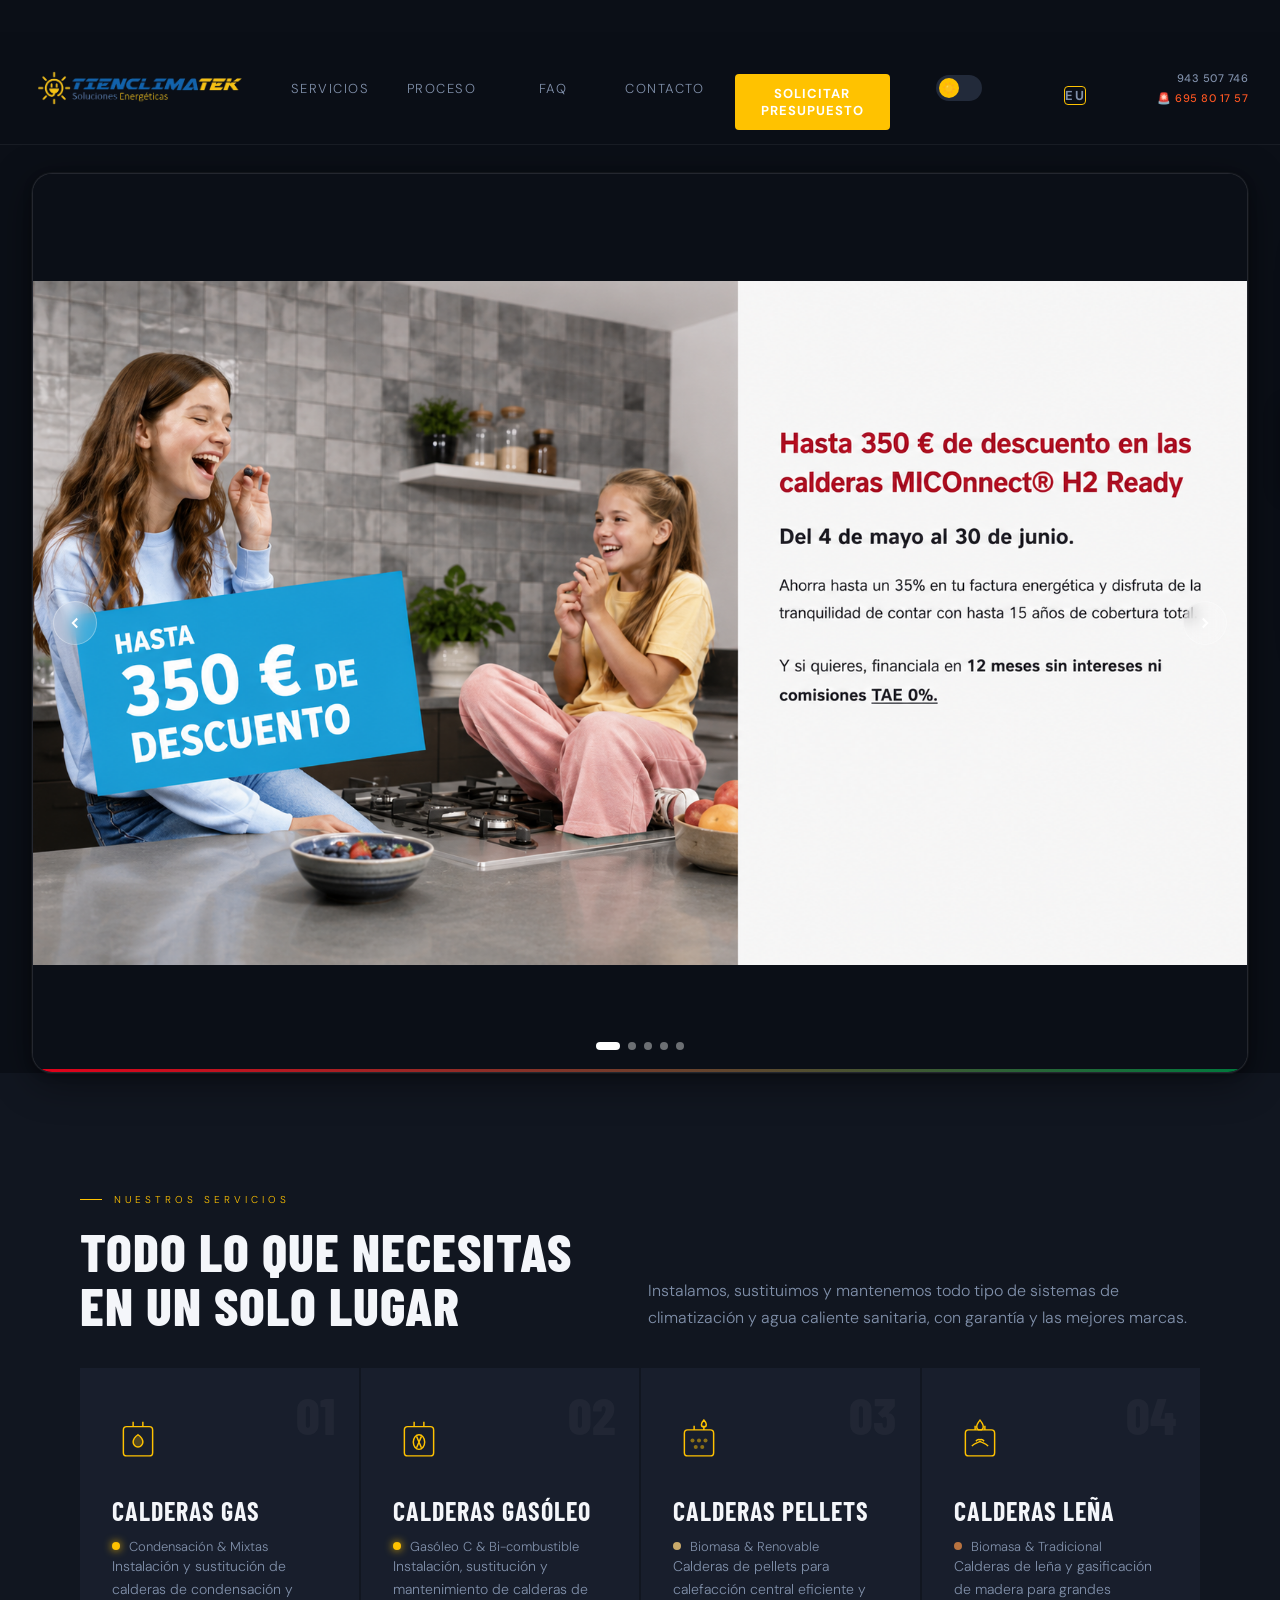
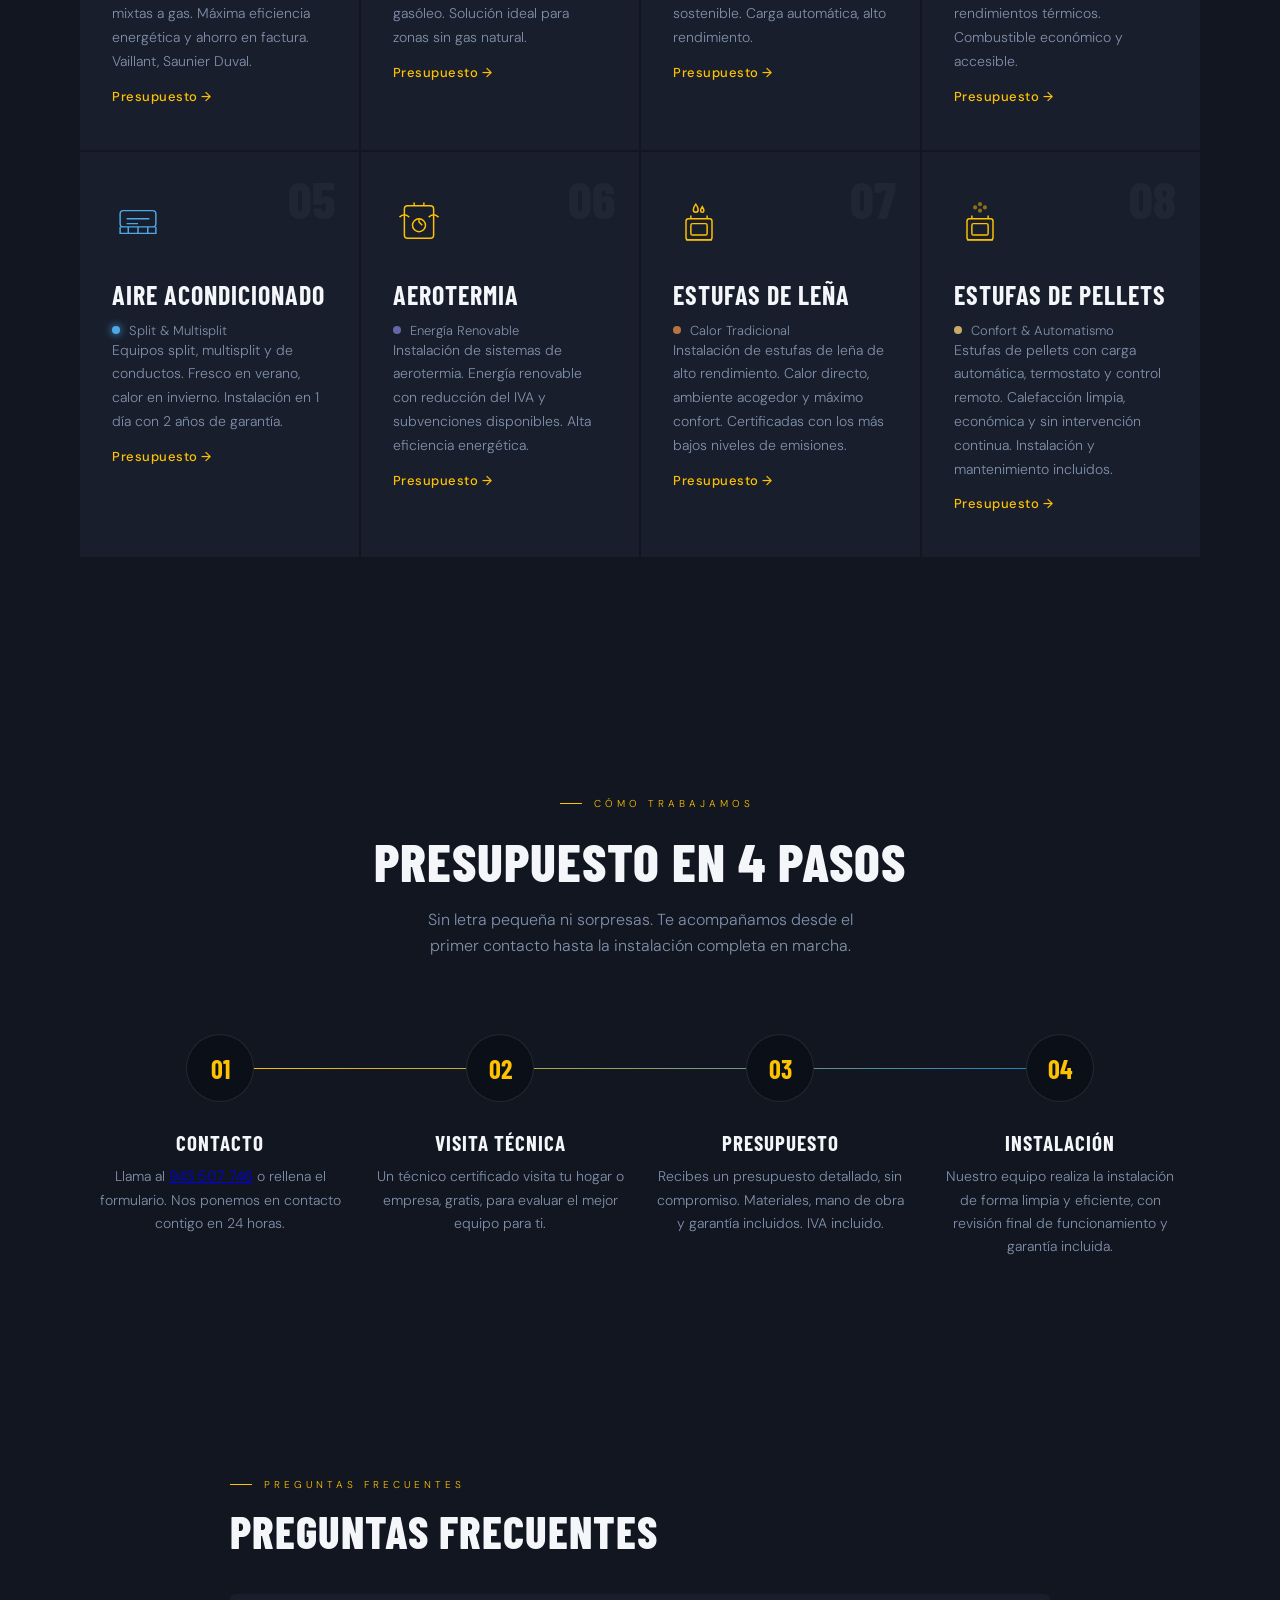
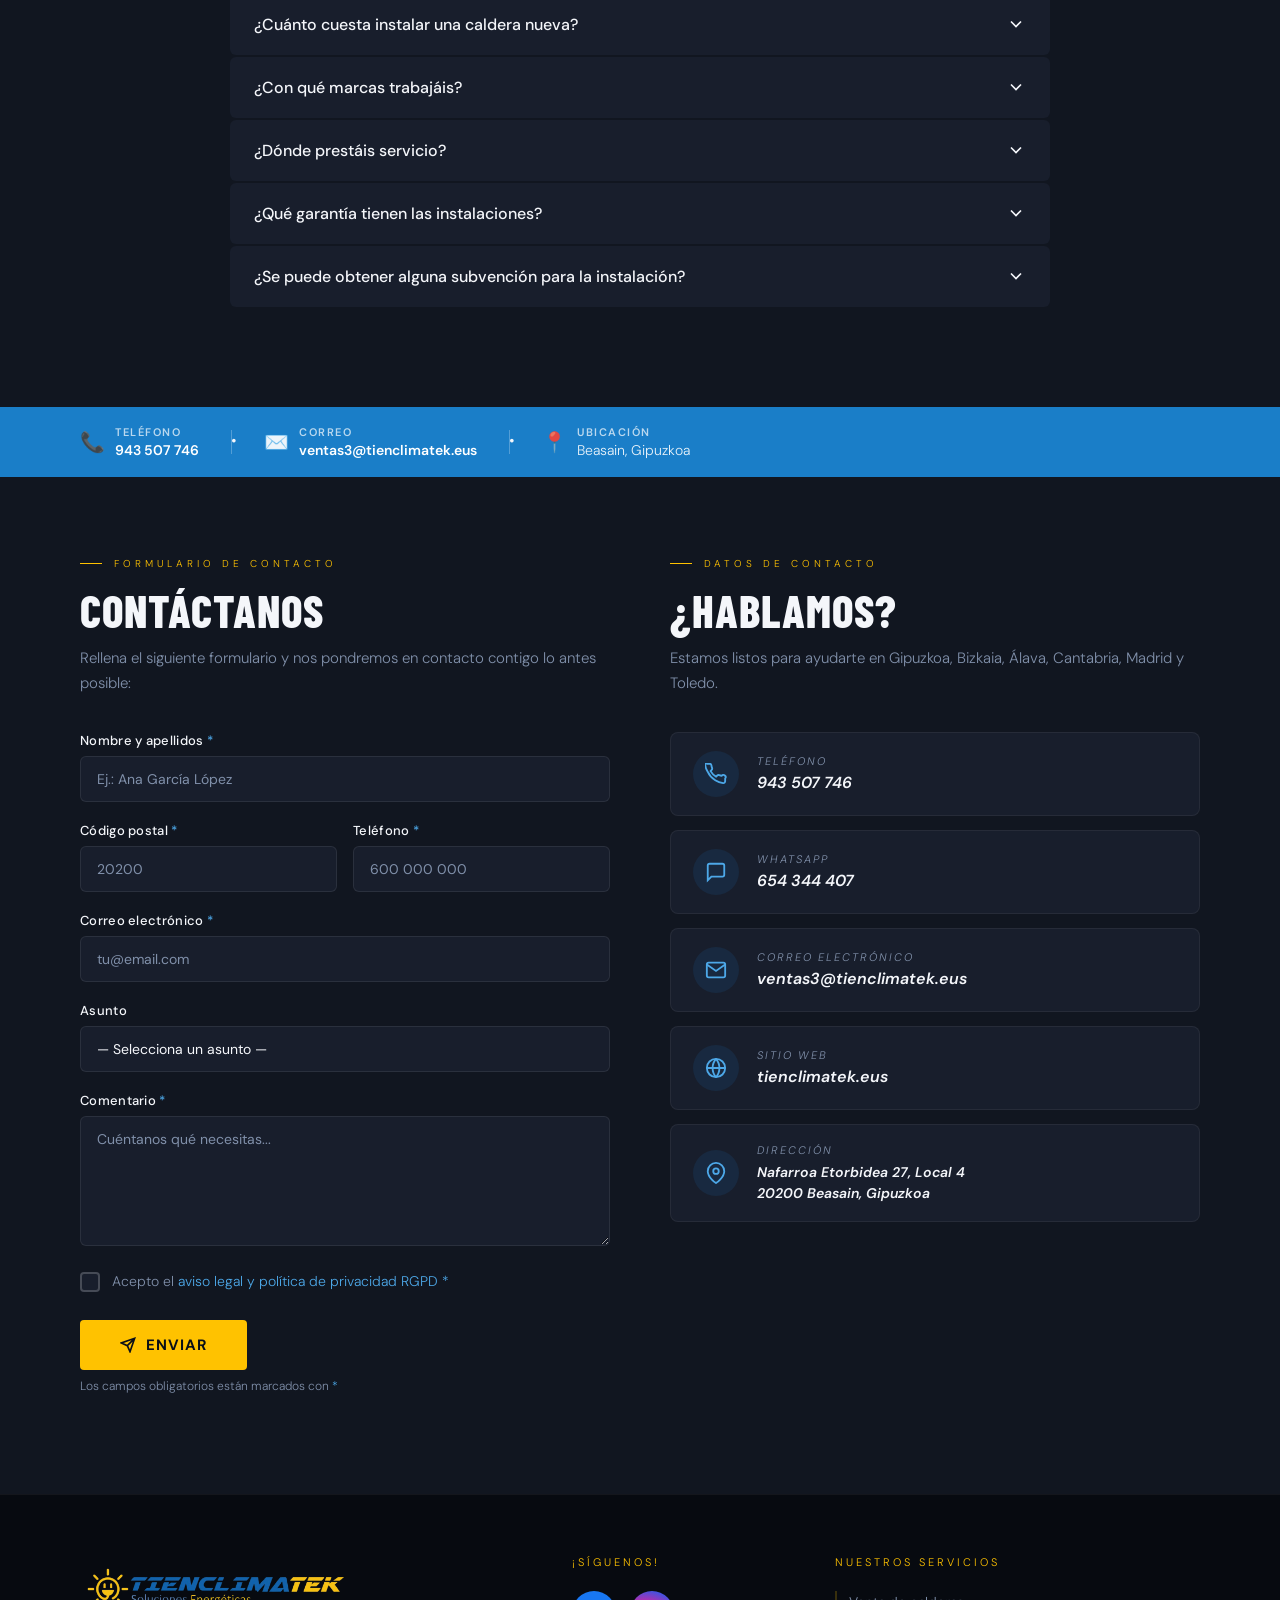
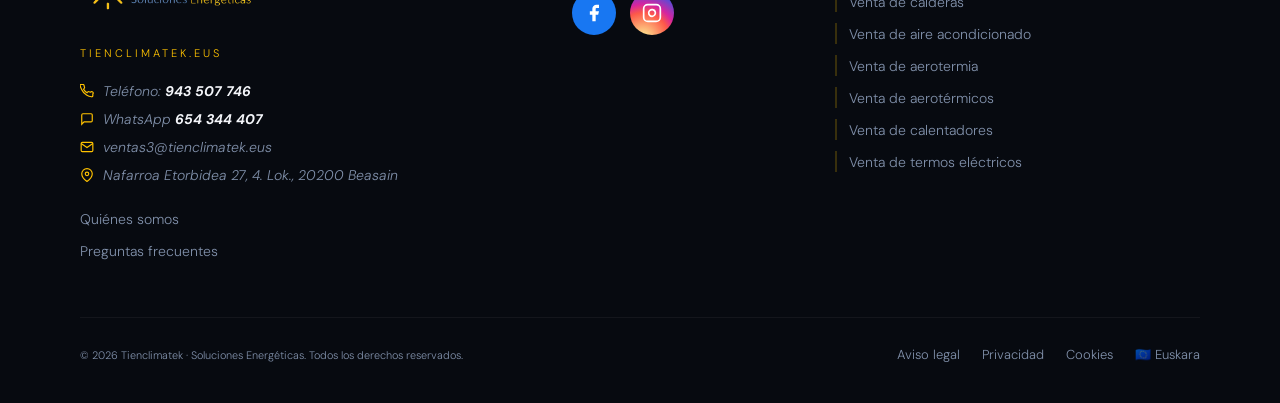
==== commit 55fba2c7: "creacion carrusel promo, eliminacion seccion promo EU" ====
--- a/index.html
+++ b/index.html
@@ -83,6 +83,16 @@
 
   <style>
     /* ══ HERO CAROUSEL ══════════════════════════════════════════════════ */
+
+    /* Wrapper exterior: separa del nav y da el fondo de relleno */
+    .hero-carousel-outer {
+      padding: 28px 32px 0;
+      background: var(--dark, #0B0F17);
+    }
+    [data-theme="light"] .hero-carousel-outer {
+      background: #E4EAF4;
+    }
+
     .hero-carousel-wrap {
       position: relative;
       width: 100%;
@@ -90,7 +100,18 @@
       min-height: 500px;
       overflow: hidden;
       background: #0B0F17;
-    }
+      border-radius: 20px;
+      border: 1.5px solid rgba(255,255,255,0.10);
+      box-shadow:
+        0 0 0 1px rgba(255,255,255,0.04),
+        0 8px 40px rgba(0,0,0,0.45),
+        0 2px 8px rgba(0,0,0,0.3);
+    }
+    [data-theme="light"] .hero-carousel-wrap {
+      border: 1.5px solid rgba(0,0,0,0.10);
+      box-shadow: 0 4px 32px rgba(0,0,0,0.14);
+    }
+
     .hero-carousel-track {
       display: flex;
       height: 100%;
@@ -102,12 +123,12 @@
       width: 100%;
       height: 100%;
       position: relative;
-      background: #0B0F17; /* CAMBIO 1: fondo para franjas laterales/superiores cuando contain no cubre todo */
+      background: #0B0F17;
     }
     .hero-carousel-slide img {
       width: 100%;
       height: 100%;
-      object-fit: contain;          /* CAMBIO 1: antes "cover" → ahora "contain" para respetar proporciones */
+      object-fit: contain;
       object-position: center center;
       display: block;
       pointer-events: none;
@@ -302,12 +323,15 @@
     }
     .ff-success.show { display: flex; }
 
+    /* ══ RESPONSIVE ════════════════════════════════════════════════════ */
     @media (max-width: 900px) {
-      .hero-carousel-wrap { height: 70vw; min-height: 380px; }
+      .hero-carousel-outer { padding: 16px 16px 0; }
+      .hero-carousel-wrap { height: 70vw; min-height: 380px; border-radius: 14px; }
       .hero-carousel-btn { width: 36px; height: 36px; }
     }
     @media (max-width: 640px) {
-      .hero-carousel-wrap { height: 56vw; min-height: 260px; }
+      .hero-carousel-outer { padding: 10px 10px 0; }
+      .hero-carousel-wrap { height: 56vw; min-height: 260px; border-radius: 10px; }
       .hero-carousel-btn { display: none; }
       .floating-form {
         width: 92vw;
@@ -356,9 +380,6 @@
     </button>
     <ul class="nav-links" id="navLinks" role="menubar">
       <li role="none"><a href="#servicios"   class="nav-link-item" role="menuitem">Servicios</a></li>
-      <!-- CAMBIO 2: enlace "Promociones" comentado — descomentar cuando la sección esté activa
-      <li role="none"><a href="#promociones" class="nav-link-item" role="menuitem">Promociones</a></li>
-      -->
       <li role="none"><a href="#proceso"     class="nav-link-item" role="menuitem">Proceso</a></li>
       <li role="none"><a href="#faq"         class="nav-link-item" role="menuitem">FAQ</a></li>
       <li role="none"><a href="#contacto"    class="nav-link-item" role="menuitem">Contacto</a></li>
@@ -384,58 +405,62 @@
 
   <main id="contenido-principal">
 
-<!-- ══ HERO CARRUSEL ══════════════════════════════════════════════ -->
-<section class="hero-carousel-wrap" id="hero-carousel" aria-label="Campañas promocionales Saunier Duval y Vaillant">
-
-  <div class="hero-carousel-track" id="heroTrack">
-
-    <div class="hero-carousel-slide" role="group" aria-label="1 de 4 — Saunier Duval Calderas">
-      <img src="assets/images/CAMP_SD_CAL.png"
-           alt="Saunier Duval — Hasta 350€ de descuento en calderas MiConnect H2 Ready. Del 4 de mayo al 30 de junio 2026."
-           loading="eager" fetchpriority="high" />
+    <!-- ══ HERO CARRUSEL ══════════════════════════════════════════════ -->
+    <div class="hero-carousel-outer">
+      <section class="hero-carousel-wrap" id="hero-carousel" aria-label="Campañas promocionales Saunier Duval y Vaillant">
+
+        <div class="hero-carousel-track" id="heroTrack">
+
+          <div class="hero-carousel-slide" role="group" aria-label="1 de 5 — Saunier Duval Calderas">
+            <img src="assets/images/CAMP_SD_CAL.png"
+                 alt="Saunier Duval — Hasta 350€ de descuento en calderas MiConnect H2 Ready. Del 4 de mayo al 30 de junio 2026."
+                 loading="eager" fetchpriority="high" />
+          </div>
+
+          <div class="hero-carousel-slide" role="group" aria-label="2 de 5 — Saunier Duval Aire Acondicionado">
+            <img src="assets/images/CAMP_SD_AA.png"
+                 alt="Saunier Duval Aire Acondicionado VivAir Max — 150€ de descuento. Hasta el 31 de julio 2026."
+                 loading="lazy" />
+          </div>
+
+          <div class="hero-carousel-slide" role="group" aria-label="3 de 5 — Vaillant Calderas">
+            <img src="assets/images/CAMP_VAI_CAL.png"
+                 alt="Vaillant Calderas inteligentes — Hasta 350€ para cambiar de caldera. Del 4 de mayo al 30 de junio 2026."
+                 loading="lazy" />
+          </div>
+
+          <div class="hero-carousel-slide" role="group" aria-label="4 de 5 — Vaillant Aire Acondicionado">
+            <img src="assets/images/CAMP_VAI_AA.png"
+                 alt="Vaillant climaVAIR — 150€ de descuento y puesta en marcha gratuita. Hasta el 31 de julio 2026."
+                 loading="lazy" />
+          </div>
+
+          <div class="hero-carousel-slide" role="group" aria-label="5 de 5 — Técnico caldera">
+            <img src="assets/images/tecnico-caldera.png"
+                 alt="Tienclimatek — Técnicos certificados para instalación y mantenimiento de calderas."
+                 loading="lazy" />
+          </div>
+
+        </div>
+
+        <button class="hero-carousel-btn prev" id="heroPrev" aria-label="Diapositiva anterior">
+          <svg width="18" height="18" viewBox="0 0 24 24" fill="none" stroke="currentColor" stroke-width="2.5">
+            <path d="M15 18l-6-6 6-6"/>
+          </svg>
+        </button>
+
+        <button class="hero-carousel-btn next" id="heroNext" aria-label="Diapositiva siguiente">
+          <svg width="18" height="18" viewBox="0 0 24 24" fill="none" stroke="currentColor" stroke-width="2.5">
+            <path d="M9 18l6-6-6-6"/>
+          </svg>
+        </button>
+
+        <div class="hero-carousel-dots" id="heroDots" aria-hidden="true"></div>
+        <div class="hero-carousel-progress" id="heroProgress"></div>
+
+      </section>
     </div>
-
-    <div class="hero-carousel-slide" role="group" aria-label="2 de 4 — Saunier Duval Aire Acondicionado">
-      <img src="assets/images/CAMP_SD_AA.png"
-           alt="Saunier Duval Aire Acondicionado VivAir Max — 150€ de descuento. Hasta el 31 de julio 2026."
-           loading="lazy" />
-    </div>
-
-    <div class="hero-carousel-slide" role="group" aria-label="3 de 4 — Vaillant Calderas">
-      <img src="assets/images/CAMP_VAI_CAL.png"
-           alt="Vaillant Calderas inteligentes — Hasta 350€ para cambiar de caldera. Del 4 de mayo al 30 de junio 2026."
-           loading="lazy" />
-    </div>
-
-    <div class="hero-carousel-slide" role="group" aria-label="4 de 4 — Vaillant Aire Acondicionado">
-      <img src="assets/images/CAMP_VAI_AA.png"
-           alt="Vaillant climaVAIR — 150€ de descuento y puesta en marcha gratuita. Hasta el 31 de julio 2026."
-           loading="lazy" />
-    </div>
-    <div class="hero-carousel-slide" role="group" aria-label="4 de 4 — Vaillant Aire Acondicionado">
-      <img src="assets/images/tecnico-caldera.png"
-           alt="Vaillant climaVAIR — 150€ de descuento y puesta en marcha gratuita. Hasta el 31 de julio 2026."
-           loading="lazy" />
-    </div>
-
-  </div>
-
-  <button class="hero-carousel-btn prev" id="heroPrev" aria-label="Diapositiva anterior">
-    <svg width="18" height="18" viewBox="0 0 24 24" fill="none" stroke="currentColor" stroke-width="2.5">
-      <path d="M15 18l-6-6 6-6"/>
-    </svg>
-  </button>
-
-  <button class="hero-carousel-btn next" id="heroNext" aria-label="Diapositiva siguiente">
-    <svg width="18" height="18" viewBox="0 0 24 24" fill="none" stroke="currentColor" stroke-width="2.5">
-      <path d="M9 18l6-6-6-6"/>
-    </svg>
-  </button>
-
-  <div class="hero-carousel-dots" id="heroDots" aria-hidden="true"></div>
-  <div class="hero-carousel-progress" id="heroProgress"></div>
-
-</section>
+    <!-- /HERO CARRUSEL -->
 
     <!-- ══ FORMULARIO FLOTANTE ══════════════════════════════════════════ -->
     <div class="floating-form" id="floatingForm" role="complementary" aria-label="Formulario de presupuesto rápido">
@@ -575,106 +600,6 @@
       </div>
     </section>
 
-    <!-- ══ PROMOCIONES — CAMBIO 3: SECCIÓN COMENTADA TEMPORALMENTE ══════
-         Para reactivar: eliminar los comentarios de apertura y cierre,
-         y descomentar también el enlace "Promociones" en la <nav> (CAMBIO 2).
-    ═══════════════════════════════════════════════════════════════════════
-
-    <section id="promociones" aria-labelledby="promo-title">
-    <style>
-      #promociones { padding: 90px 0 100px; background: var(--dark2, #111620); }
-      [data-theme="light"] #promociones { background: var(--dark2, #E4EAF4); }
-      .promo-wrap { max-width: 1200px; margin: 0 auto; padding: 0 40px; }
-      .promo-header { text-align: center; margin-bottom: 56px; }
-      .promo-header .section-tag { justify-content: center; }
-      .promo-header h2 { font-size: clamp(1.9rem, 3.5vw, 2.9rem); font-weight: 800; margin: 8px 0 0; color: var(--off-white, #F4F6FA); }
-      [data-theme="light"] .promo-header h2 { color: #111; }
-      .promo-carousel { position: relative; width: 100%; max-width: 480px; margin: 0 auto; overflow: hidden; border-radius: 16px; }
-      .promo-track { display: flex; width: 800%; transition: transform .7s cubic-bezier(.4,0,.2,1); will-change: transform; align-items: flex-start; }
-      .promo-slide { width: 12.5%; flex-shrink: 0; display: flex; justify-content: center; align-items: flex-start; }
-      .promo-slide img { width: 100%; height: auto; display: block; object-fit: contain; pointer-events: none; -webkit-user-drag: none; user-select: none; border-radius: 12px; box-shadow: 0 8px 40px rgba(0,0,0,.35); }
-      [data-theme="light"] .promo-slide img { box-shadow: 0 4px 24px rgba(0,0,0,.12); }
-      .promo-progress-wrap { margin-top: 20px; height: 3px; background: rgba(255,255,255,.08); border-radius: 2px; overflow: hidden; }
-      [data-theme="light"] .promo-progress-wrap { background: rgba(0,0,0,.08); }
-      .promo-progress-bar { height: 100%; width: 0%; border-radius: 2px; transition: width linear; background: linear-gradient(90deg, #E2001A 0%, #007A3D 100%); }
-      .promo-indicators { display: flex; justify-content: center; align-items: center; gap: 6px; margin-top: 18px; flex-wrap: wrap; }
-      .promo-indicator { width: 6px; height: 6px; border-radius: 50%; background: rgba(255,255,255,.18); transition: width .3s, border-radius .3s, background .3s; flex-shrink: 0; }
-      [data-theme="light"] .promo-indicator { background: rgba(0,0,0,.12); }
-      .promo-indicator.active { width: 20px; border-radius: 3px; }
-      .promo-indicator.active.brand-sd { background: #E2001A; }
-      .promo-indicator.active.brand-v  { background: #007A3D; }
-      .promo-ind-sep { width: 1px; height: 12px; background: rgba(255,255,255,.14); border-radius: 1px; margin: 0 4px; flex-shrink: 0; }
-      [data-theme="light"] .promo-ind-sep { background: rgba(0,0,0,.1); }
-      .promo-slide-info { text-align: center; margin-top: 14px; font-size: 11px; font-weight: 600; letter-spacing: .08em; text-transform: uppercase; color: var(--text-muted, #8090aa); min-height: 18px; }
-      .promo-cta-row { display: flex; justify-content: center; margin-top: 36px; }
-      .promo-cta-main { display: inline-flex; align-items: center; gap: 9px; padding: 14px 36px; border-radius: 12px; font-size: 14px; font-weight: 700; letter-spacing: .04em; text-decoration: none; background: var(--blue, #1A7EC8); color: #fff; transition: opacity .18s, transform .15s, box-shadow .18s; }
-      .promo-cta-main:hover { opacity: .9; transform: translateY(-2px); box-shadow: 0 8px 28px rgba(26,126,200,.4); }
-      @media (max-width: 900px) { #promociones { padding: 60px 0 70px; } .promo-wrap { padding: 0 20px; } .promo-carousel { border-radius: 12px; max-width: 400px; } }
-      @media (max-width: 480px) { .promo-wrap { padding: 0 12px; } .promo-carousel { border-radius: 8px; max-width: 100%; } }
-    </style>
-      <div class="promo-wrap">
-        <div class="promo-header reveal">
-          <p class="section-tag">Ofertas vigentes</p>
-          <h2 id="promo-title">Campañas oficiales<br>de nuestras marcas</h2>
-        </div>
-        <div class="promo-carousel reveal reveal-delay-1" id="promoCarousel" role="region" aria-label="Campañas promocionales Saunier Duval y Vaillant" aria-roledescription="carrusel">
-          <div class="promo-track" id="promoTrack">
-            <div class="promo-slide" role="group" aria-roledescription="diapositiva" aria-label="1 de 5 — Saunier Duval Calderas">
-              <img src="assets/images/CAMP_SD_CAL.png" alt="Saunier Duval — Hasta 350€ con tu nueva caldera. Del 4 de mayo al 30 de junio de 2026." loading="eager" fetchpriority="high" />
-            </div>
-            <div class="promo-slide" role="group" aria-roledescription="diapositiva" aria-label="2 de 5 — Saunier Duval Calderas condiciones">
-              <img src="assets/images/CAMP_SD_CAL1.png" alt="Saunier Duval Calderas — Condiciones. Código INCQ2/26." loading="lazy" />
-            </div>
-            <div class="promo-slide" role="group" aria-roledescription="diapositiva" aria-label="3 de 5 — Saunier Duval Aire Acondicionado">
-              <img src="assets/images/CAMP_SD_AA.png" alt="Saunier Duval Aire Acondicionado — 150€ de descuento. Hasta el 31 de julio 2026." loading="lazy" />
-            </div>
-            <div class="promo-slide" role="group" aria-roledescription="diapositiva" aria-label="4 de 5 — Vaillant Calderas">
-              <img src="assets/images/CAMP_VAI_CAL.png" alt="Vaillant — Hasta 350€ para cambiar de caldera. Del 4 de mayo al 30 de junio 2026." loading="lazy" />
-            </div>
-            <div class="promo-slide" role="group" aria-roledescription="diapositiva" aria-label="5 de 5 — Vaillant Aire Acondicionado">
-              <img src="assets/images/CAMP_VAI_AA.png" alt="Vaillant — 150€ de descuento y puesta en marcha gratuita. Hasta el 31 de julio 2026." loading="lazy" />
-            </div>
-          </div>
-          <div class="promo-progress-wrap" aria-hidden="true"><div class="promo-progress-bar" id="promoProgress"></div></div>
-        </div>
-        <div class="promo-indicators" id="promoIndicators" aria-hidden="true">
-          <div class="promo-indicator brand-sd active" data-idx="0"></div>
-          <div class="promo-indicator brand-sd"         data-idx="1"></div>
-          <div class="promo-ind-sep"></div>
-          <div class="promo-indicator brand-sd"         data-idx="2"></div>
-          <div class="promo-ind-sep"></div>
-          <div class="promo-indicator brand-v"          data-idx="3"></div>
-          <div class="promo-ind-sep"></div>
-          <div class="promo-indicator brand-v"          data-idx="4"></div>
-        </div>
-        <p class="promo-slide-info" id="promoSlideInfo" aria-live="polite"></p>
-        <div class="promo-cta-row">
-          <a href="#contacto" class="promo-cta-main">
-            <svg width="15" height="15" viewBox="0 0 24 24" fill="none" stroke="currentColor" stroke-width="2.5" aria-hidden="true"><path d="M22 2L11 13M22 2l-7 20-4-9-9-4 20-7z"/></svg>
-            Solicitar presupuesto y aprovechar la promoción
-          </a>
-        </div>
-      </div>
-      <script>
-      (function () {
-        var TOTAL = 5, INTERVAL = 2500, current = 0, paused = false, progTimer = null;
-        var track = document.getElementById('promoTrack'), progress = document.getElementById('promoProgress');
-        var info = document.getElementById('promoSlideInfo'), carousel = document.getElementById('promoCarousel');
-        var indicators = document.querySelectorAll('#promoIndicators .promo-indicator');
-        var LABELS = ['Saunier Duval · Calderas','Saunier Duval · Calderas · Condiciones','Saunier Duval · Aire Acondicionado','Vaillant · Calderas','Vaillant · Aire Acondicionado'];
-        function goTo(idx) { current = ((idx % TOTAL) + TOTAL) % TOTAL; track.style.transform = 'translateX(-' + (current * 12.5) + '%)'; indicators.forEach(function(d,i){ d.classList.toggle('active', i === current); }); if (info) info.textContent = LABELS[current]; restartProgress(); }
-        function restartProgress() { clearTimeout(progTimer); if (!progress) return; progress.style.transition = 'none'; progress.style.width = '0%'; void progress.offsetWidth; if (!paused) { progress.style.transition = 'width ' + INTERVAL + 'ms linear'; progress.style.width = '100%'; progTimer = setTimeout(function(){ if (!paused) goTo(current + 1); }, INTERVAL); } }
-        function pause() { if (paused) return; paused = true; clearTimeout(progTimer); if (progress) { var r = progress.getBoundingClientRect(), w = progress.parentElement.getBoundingClientRect(); progress.style.transition = 'none'; progress.style.width = (w.width > 0 ? (r.width/w.width*100).toFixed(2) : 0) + '%'; } }
-        function resume() { if (!paused) return; paused = false; if (progress) { var r = progress.getBoundingClientRect(), w = progress.parentElement.getBoundingClientRect(); var pct = w.width > 0 ? r.width/w.width : 0; var rem = Math.max(300, Math.round(INTERVAL * (1 - pct))); progress.style.transition = 'width ' + rem + 'ms linear'; progress.style.width = '100%'; clearTimeout(progTimer); progTimer = setTimeout(function(){ if (!paused) goTo(current + 1); }, rem); } }
-        if (carousel) { carousel.addEventListener('mouseenter', pause); carousel.addEventListener('mouseleave', resume); var tx0 = 0; carousel.addEventListener('touchstart', function(e){ tx0 = e.touches[0].clientX; pause(); }, { passive: true }); carousel.addEventListener('touchend', function(e){ var dx = e.changedTouches[0].clientX - tx0; if (Math.abs(dx) > 40) goTo(current + (dx < 0 ? 1 : -1)); resume(); }, { passive: true }); }
-        if (window.matchMedia && window.matchMedia('(prefers-reduced-motion: reduce)').matches) { track.style.transition = 'none'; INTERVAL = 9000; }
-        goTo(0);
-      })();
-      </script>
-    </section>
-
-    ══ FIN SECCIÓN PROMOCIONES COMENTADA ══ -->
-
     <!-- ══ PROCESS ═════════════════════════════════════════════════════ -->
     <section class="process" id="proceso" aria-labelledby="process-title">
       <div class="process-header reveal">
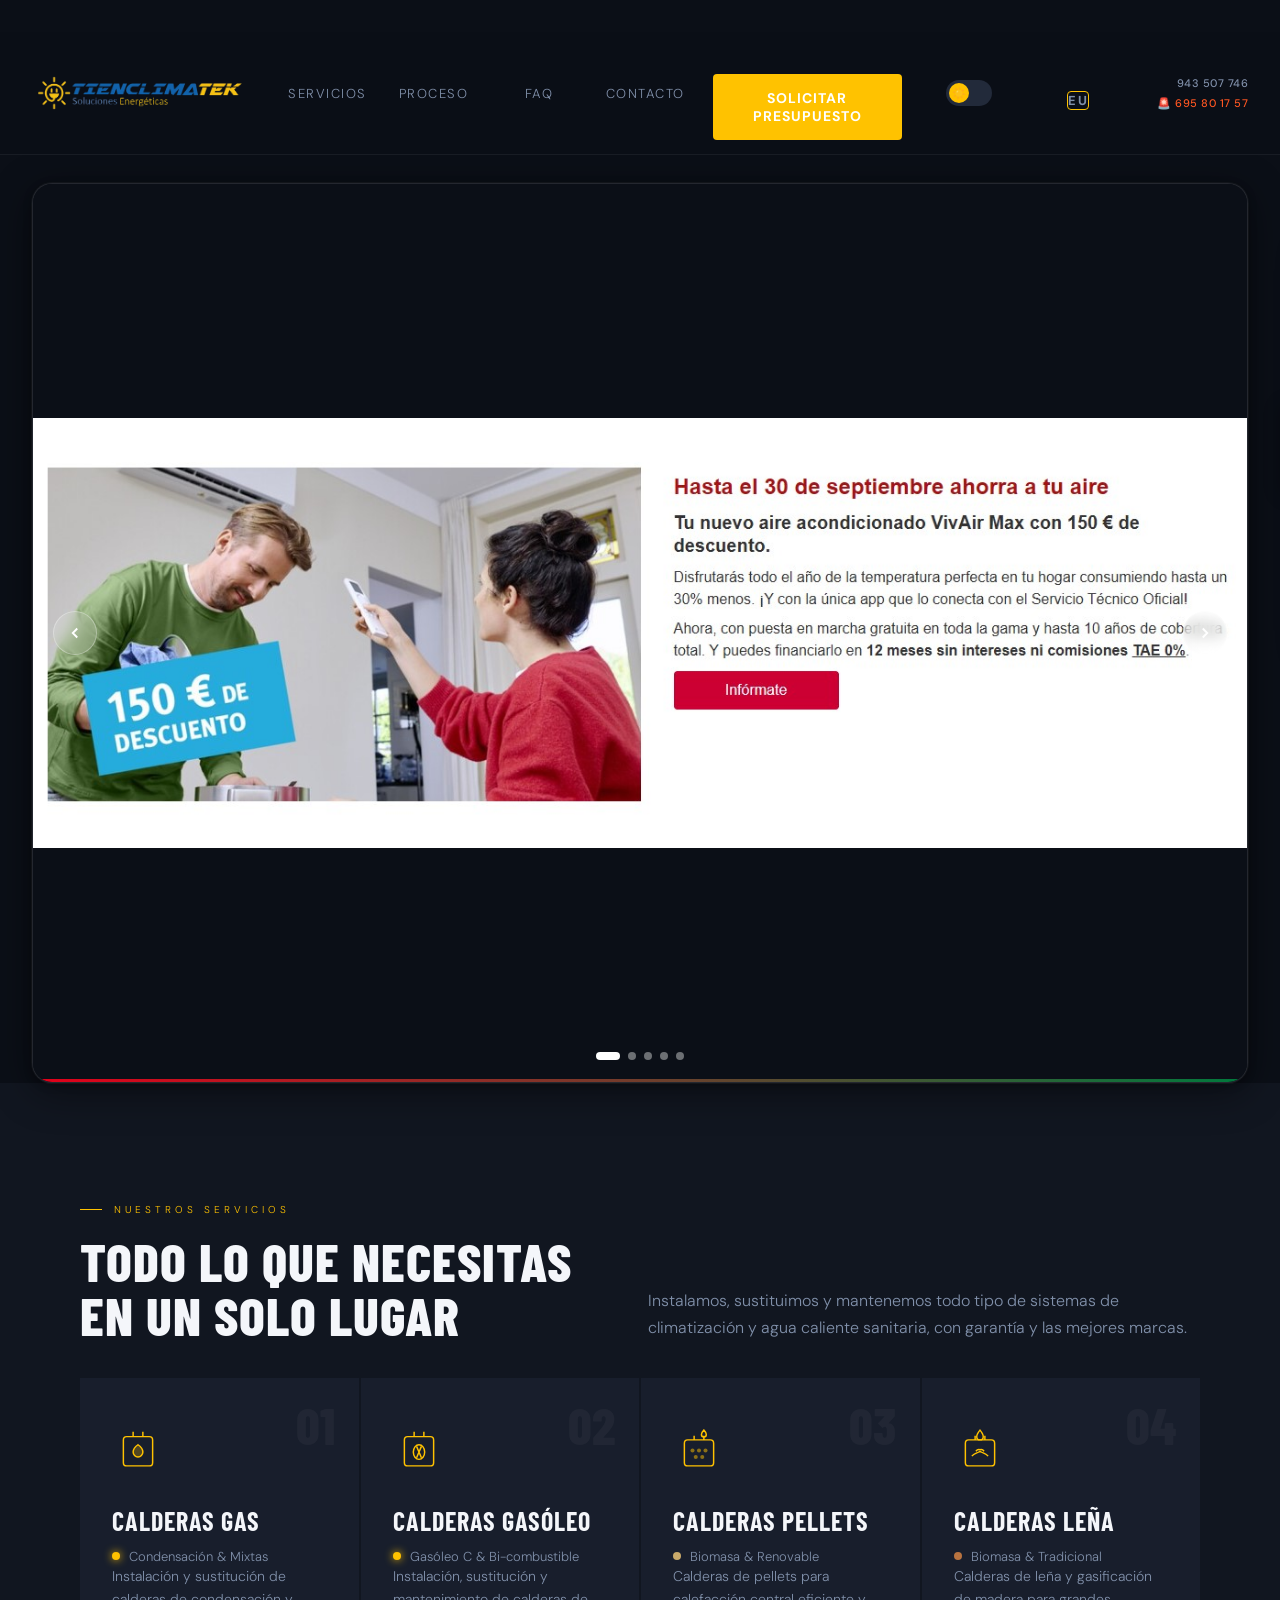
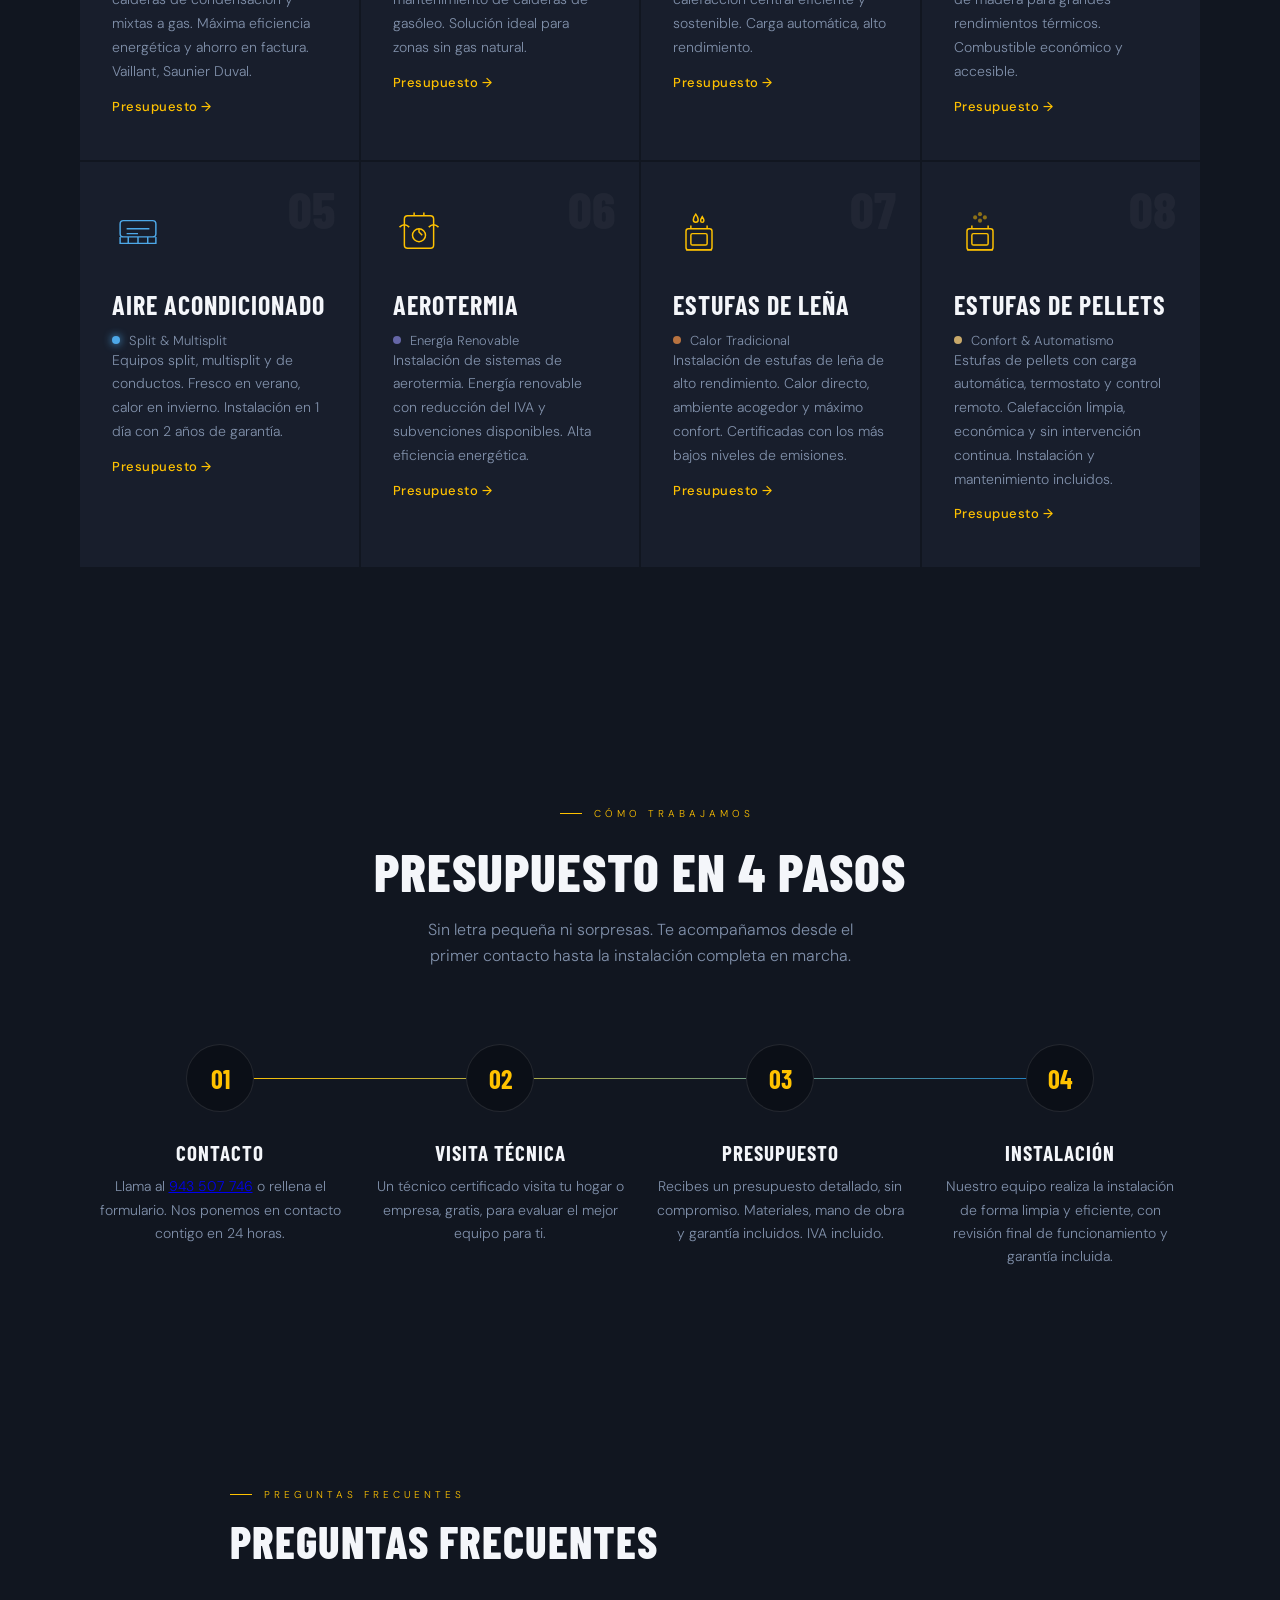
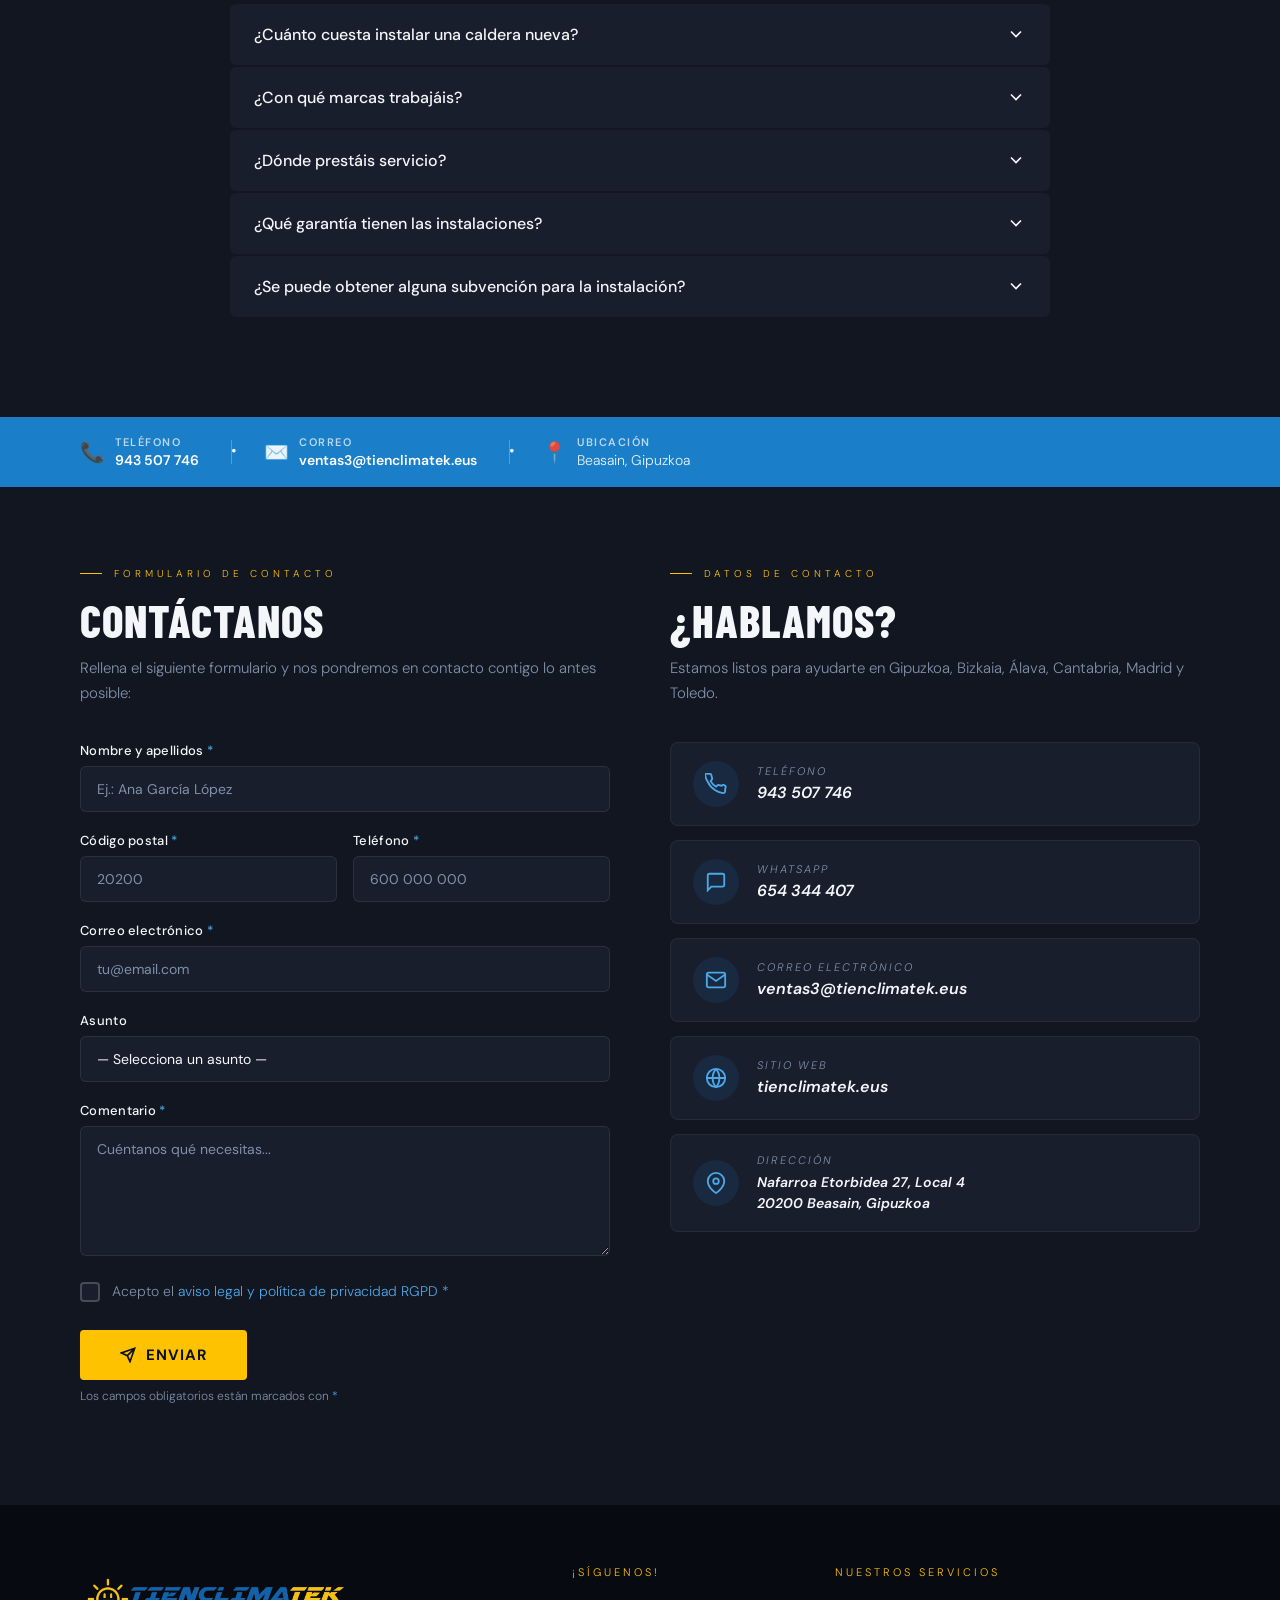
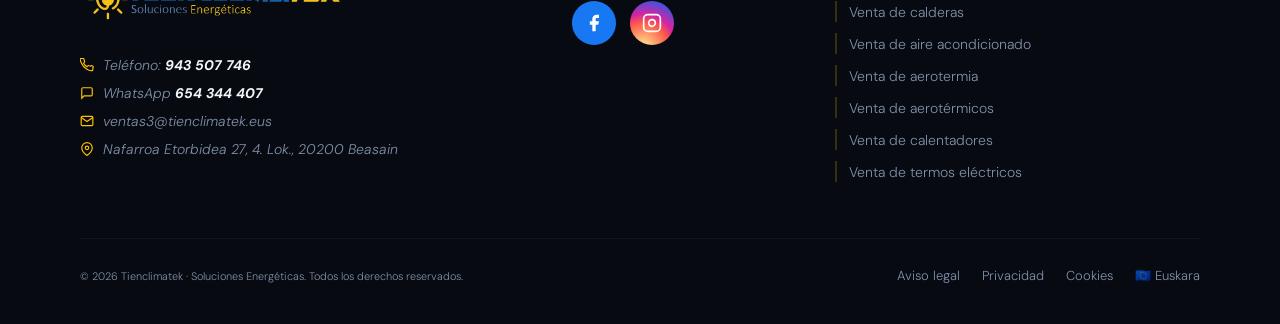
==== commit c6ee5436: "chore: apply accessibility and UX fixes — carousel, floating form, reduced-motion, footer links, man" ====
--- a/index.html
+++ b/index.html
@@ -15,7 +15,7 @@
   <link rel="alternate" hreflang="x-default" href="https://tienclimatek.eus/" />
   <meta property="og:type" content="website" />
   <meta property="og:locale" content="es_ES" />
-  <meta property="og:locale:alternate" content="eu_EU" />
+  <meta property="og:locale:alternate" content="eu_ES" />
   <meta property="og:site_name" content="Tienclimatek" />
   <meta property="og:title" content="Calderas y Aire Acondicionado en provincias seleccionadas y Madrid | Tienclimatek" />
   <meta property="og:description" content="Instalación y reparación de aire acondicionado, calderas y termos en provincias seleccionadas y Madrid. Las mejores marcas: Vaillant, Daikin, Baxi, Ariston. ¡Solicita presupuesto!" />
@@ -37,10 +37,12 @@
   <link rel="icon" type="image/png" sizes="16x16" href="assets/images/favicon-16.png" />
   <link rel="apple-touch-icon" sizes="180x180" href="assets/images/apple-touch-icon.png" />
   <meta name="theme-color" content="#1A7EC8" />
+  <link rel="manifest" href="/manifest.json" />
   <link rel="preconnect" href="https://fonts.googleapis.com" />
   <link rel="preconnect" href="https://fonts.gstatic.com" crossorigin />
   <link rel="preload" href="css/styles.css" as="style" />
-  <link href="https://fonts.googleapis.com/css2?family=Barlow+Condensed:wght@400;600;700;800&family=DM+Sans:wght@300;400;500;700&display=swap" rel="stylesheet" />
+  <link href="https://fonts.googleapis.com/css2?family=Barlow+Condensed:wght@400;600;700;800&family=DM+Sans:wght@300;400;500;700&display=swap" rel="preload" as="style" onload="this.onload=null;this.rel='stylesheet'" />
+  <noscript><link href="https://fonts.googleapis.com/css2?family=Barlow+Condensed:wght@400;600;700;800&family=DM+Sans:wght@300;400;500;700&display=swap" rel="stylesheet" /></noscript>
   <link rel="stylesheet" href="css/styles.css" />
 
   <script type="application/ld+json">
@@ -81,281 +83,7 @@
   }
   </script>
 
-  <style>
-    /* ══ HERO CAROUSEL ══════════════════════════════════════════════════ */
-
-    /* Wrapper exterior: separa del nav y da el fondo de relleno */
-    .hero-carousel-outer {
-      padding: 28px 32px 0;
-      background: var(--dark, #0B0F17);
-    }
-    [data-theme="light"] .hero-carousel-outer {
-      background: #E4EAF4;
-    }
-
-    .hero-carousel-wrap {
-      position: relative;
-      width: 100%;
-      height: 100vh;
-      min-height: 500px;
-      overflow: hidden;
-      background: #0B0F17;
-      border-radius: 20px;
-      border: 1.5px solid rgba(255,255,255,0.10);
-      box-shadow:
-        0 0 0 1px rgba(255,255,255,0.04),
-        0 8px 40px rgba(0,0,0,0.45),
-        0 2px 8px rgba(0,0,0,0.3);
-    }
-    [data-theme="light"] .hero-carousel-wrap {
-      border: 1.5px solid rgba(0,0,0,0.10);
-      box-shadow: 0 4px 32px rgba(0,0,0,0.14);
-    }
-
-    .hero-carousel-track {
-      display: flex;
-      height: 100%;
-      transition: transform .75s cubic-bezier(.4,0,.2,1);
-      will-change: transform;
-    }
-    .hero-carousel-slide {
-      flex-shrink: 0;
-      width: 100%;
-      height: 100%;
-      position: relative;
-      background: #0B0F17;
-    }
-    .hero-carousel-slide img {
-      width: 100%;
-      height: 100%;
-      object-fit: contain;
-      object-position: center center;
-      display: block;
-      pointer-events: none;
-      -webkit-user-drag: none;
-      user-select: none;
-    }
-    .hero-carousel-btn {
-      position: absolute;
-      top: 50%;
-      transform: translateY(-50%);
-      z-index: 20;
-      width: 44px; height: 44px;
-      border-radius: 50%;
-      background: rgba(255,255,255,0.15);
-      border: 1.5px solid rgba(255,255,255,0.3);
-      backdrop-filter: blur(8px);
-      color: #fff;
-      cursor: pointer;
-      display: flex;
-      align-items: center;
-      justify-content: center;
-      transition: background .2s, transform .2s;
-    }
-    .hero-carousel-btn:hover { background: rgba(255,255,255,0.28); transform: translateY(-50%) scale(1.08); }
-    .hero-carousel-btn.prev { left: 20px; }
-    .hero-carousel-btn.next { right: 20px; }
-    .hero-carousel-dots {
-      position: absolute;
-      bottom: 22px;
-      left: 50%;
-      transform: translateX(-50%);
-      z-index: 20;
-      display: flex;
-      gap: 8px;
-      align-items: center;
-    }
-    .hero-carousel-dot {
-      width: 8px; height: 8px;
-      border-radius: 50%;
-      background: rgba(255,255,255,0.4);
-      cursor: pointer;
-      transition: width .3s, border-radius .3s, background .3s;
-      flex-shrink: 0;
-    }
-    .hero-carousel-dot.active { width: 24px; border-radius: 4px; background: #fff; }
-    .hero-carousel-progress {
-      position: absolute;
-      bottom: 0; left: 0;
-      height: 3px;
-      width: 0%;
-      background: linear-gradient(90deg, #E2001A 0%, #007A3D 100%);
-      z-index: 21;
-      transition: width linear;
-    }
-
-    /* ══ FLOATING FORM ══════════════════════════════════════════════════ */
-    .floating-form {
-      position: fixed;
-      top: 50%;
-      right: -360px;
-      transform: translateY(-50%);
-      width: 320px;
-      z-index: 300;
-      background: #fff;
-      border-radius: 16px 0 0 16px;
-      box-shadow: -6px 0 40px rgba(0,0,0,0.22);
-      transition: right .5s cubic-bezier(.4,0,.2,1);
-      overflow: visible;
-    }
-    .floating-form.visible { right: 0; }
-
-    .floating-form-tab {
-      position: absolute;
-      left: -38px;
-      top: 50%;
-      transform: translateY(-50%);
-      width: 38px; height: 96px;
-      background: #E2001A;
-      border-radius: 10px 0 0 10px;
-      cursor: pointer;
-      display: flex;
-      flex-direction: column;
-      align-items: center;
-      justify-content: center;
-      gap: 6px;
-      box-shadow: -4px 0 16px rgba(0,0,0,0.2);
-      transition: background .2s;
-    }
-    .floating-form-tab:hover { background: #c8001a; }
-    .floating-form-tab svg { color: #fff; flex-shrink: 0; }
-    .floating-form-tab-label {
-      writing-mode: vertical-rl;
-      text-orientation: mixed;
-      transform: rotate(180deg);
-      font-size: 10px;
-      font-weight: 700;
-      color: #fff;
-      letter-spacing: .1em;
-      text-transform: uppercase;
-      white-space: nowrap;
-    }
-    .floating-form-head {
-      background: linear-gradient(135deg, #E2001A 0%, #b8001a 100%);
-      padding: 16px 20px 14px;
-      display: flex;
-      align-items: flex-start;
-      justify-content: space-between;
-      gap: 12px;
-      border-radius: 16px 0 0 0;
-    }
-    .floating-form-head h3 { font-size: 15px; font-weight: 800; color: #fff; margin: 0; }
-    .floating-form-head p { font-size: 11px; color: rgba(255,255,255,.8); margin: 3px 0 0; }
-    .floating-form-close {
-      background: rgba(255,255,255,.15);
-      border: none;
-      border-radius: 50%;
-      width: 28px; height: 28px;
-      cursor: pointer;
-      display: flex;
-      align-items: center;
-      justify-content: center;
-      color: #fff;
-      transition: background .2s;
-      flex-shrink: 0;
-    }
-    .floating-form-close:hover { background: rgba(255,255,255,.28); }
-    .floating-form-body {
-      padding: 14px 18px 18px;
-      display: flex;
-      flex-direction: column;
-      gap: 10px;
-      max-height: calc(100vh - 180px);
-      overflow-y: auto;
-    }
-    .ff-field { display: flex; flex-direction: column; gap: 4px; }
-    .ff-label { font-size: 11px; font-weight: 600; color: #333; }
-    .ff-input {
-      padding: 8px 11px;
-      border: 1.5px solid #e0e0e0;
-      border-radius: 8px;
-      font-size: 13px;
-      font-family: 'DM Sans', sans-serif;
-      color: #222;
-      outline: none;
-      transition: border-color .2s, box-shadow .2s;
-      background: #fafafa;
-      width: 100%;
-    }
-    .ff-input:focus { border-color: #E2001A; box-shadow: 0 0 0 3px rgba(226,0,26,.1); background: #fff; }
-    .ff-select { cursor: pointer; }
-    .ff-check-label {
-      display: flex;
-      align-items: flex-start;
-      gap: 8px;
-      font-size: 11px;
-      color: #666;
-      cursor: pointer;
-      line-height: 1.5;
-    }
-    .ff-check-label a { color: #E2001A; text-decoration: none; }
-    .ff-check-label a:hover { text-decoration: underline; }
-    .ff-checkbox { width: 14px; height: 14px; flex-shrink: 0; margin-top: 2px; accent-color: #E2001A; }
-    .ff-submit {
-      background: #E2001A;
-      color: #fff;
-      border: none;
-      border-radius: 10px;
-      padding: 11px;
-      font-size: 13px;
-      font-weight: 700;
-      cursor: pointer;
-      letter-spacing: .04em;
-      display: flex;
-      align-items: center;
-      justify-content: center;
-      gap: 8px;
-      transition: background .2s, transform .15s;
-      width: 100%;
-      margin-top: 4px;
-    }
-    .ff-submit:hover { background: #c8001a; transform: translateY(-1px); }
-    .ff-success {
-      display: none;
-      background: rgba(0,122,61,.1);
-      border: 1px solid rgba(0,122,61,.25);
-      border-radius: 8px;
-      padding: 10px 12px;
-      font-size: 13px;
-      color: #007A3D;
-      align-items: center;
-      gap: 8px;
-    }
-    .ff-success.show { display: flex; }
-
-    /* ══ RESPONSIVE ════════════════════════════════════════════════════ */
-    @media (max-width: 900px) {
-      .hero-carousel-outer { padding: 16px 16px 0; }
-      .hero-carousel-wrap { height: 70vw; min-height: 380px; border-radius: 14px; }
-      .hero-carousel-btn { width: 36px; height: 36px; }
-    }
-    @media (max-width: 640px) {
-      .hero-carousel-outer { padding: 10px 10px 0; }
-      .hero-carousel-wrap { height: 56vw; min-height: 260px; border-radius: 10px; }
-      .hero-carousel-btn { display: none; }
-      .floating-form {
-        width: 92vw;
-        max-width: 340px;
-        top: auto;
-        bottom: -100%;
-        right: 4vw;
-        transform: none;
-        border-radius: 16px 16px 0 0;
-        transition: bottom .5s cubic-bezier(.4,0,.2,1);
-      }
-      .floating-form.visible { bottom: 0; right: 4vw; }
-      .floating-form-tab {
-        left: 50%;
-        top: -36px;
-        transform: translateX(-50%);
-        width: 80px; height: 32px;
-        border-radius: 10px 10px 0 0;
-        flex-direction: row;
-      }
-      .floating-form-tab-label { writing-mode: horizontal-tb; transform: none; }
-      .floating-form-head { border-radius: 16px 16px 0 0; }
-    }
-  </style>
+
 </head>
 
 <body>
@@ -373,7 +101,7 @@
   <!-- ══ NAV ═════════════════════════════════════════════════════════ -->
   <nav role="navigation" aria-label="Navegación principal">
     <a href="/" aria-label="Tienclimatek - Inicio">
-      <img src="assets/images/logo-tienclimatek_sinfondo.png" alt="Tienclimatek - Expertos en climatización" class="logo-img" width="280" height="93" fetchpriority="high" />
+      <img src="assets/images/logo-tienclimatek_sinfondo.png" alt="Tienclimatek - Expertos en climatización" class="logo-img" width="280" height="93" />
     </a>
     <button class="nav-hamburger" id="navHamburger" aria-label="Abrir/cerrar menú" aria-expanded="false" aria-controls="navLinks">
       <span></span><span></span><span></span>
@@ -403,6 +131,8 @@
     <a href="tel:695801757" title="Llamar emergencia 24 horas">☎</a>
   </div>
 
+
+
   <main id="contenido-principal">
 
     <!-- ══ HERO CARRUSEL ══════════════════════════════════════════════ -->
@@ -411,36 +141,38 @@
 
         <div class="hero-carousel-track" id="heroTrack">
 
-          <div class="hero-carousel-slide" role="group" aria-label="1 de 5 — Saunier Duval Calderas">
-            <img src="assets/images/CAMP_SD_CAL.png"
-                 alt="Saunier Duval — Hasta 350€ de descuento en calderas MiConnect H2 Ready. Del 4 de mayo al 30 de junio 2026."
+          <div class="hero-carousel-slide" role="group" aria-label="1 de 3 — Campaña Saunier Duval">
+            <img src="assets/images/campaña_sau.jpg"
+                 alt="Saunier Duval — Calderas y aire acondicionado con las mejores ofertas."
                  loading="eager" fetchpriority="high" />
           </div>
 
-          <div class="hero-carousel-slide" role="group" aria-label="2 de 5 — Saunier Duval Aire Acondicionado">
-            <img src="assets/images/CAMP_SD_AA.png"
-                 alt="Saunier Duval Aire Acondicionado VivAir Max — 150€ de descuento. Hasta el 31 de julio 2026."
+          <div class="hero-carousel-slide" role="group" aria-label="2 de 3 — Campaña Vaillant">
+            <img src="assets/images/campaña_vai.jpg"
+                 alt="Vaillant — Caldeiras inteligentes y aire acondicionado climaVAIR."
                  loading="lazy" />
           </div>
 
-          <div class="hero-carousel-slide" role="group" aria-label="3 de 5 — Vaillant Calderas">
-            <img src="assets/images/CAMP_VAI_CAL.png"
-                 alt="Vaillant Calderas inteligentes — Hasta 350€ para cambiar de caldera. Del 4 de mayo al 30 de junio 2026."
-                 loading="lazy" />
-          </div>
-
-          <div class="hero-carousel-slide" role="group" aria-label="4 de 5 — Vaillant Aire Acondicionado">
-            <img src="assets/images/CAMP_VAI_AA.png"
-                 alt="Vaillant climaVAIR — 150€ de descuento y puesta en marcha gratuita. Hasta el 31 de julio 2026."
-                 loading="lazy" />
-          </div>
-
-          <div class="hero-carousel-slide" role="group" aria-label="5 de 5 — Técnico caldera">
+          <div class="hero-carousel-slide" role="group" aria-label="3 de 3 — Técnico caldera">
             <img src="assets/images/tecnico-caldera.png"
                  alt="Tienclimatek — Técnicos certificados para instalación y mantenimiento de calderas."
                  loading="lazy" />
           </div>
 
+
+          <div class="hero-carousel-slide" role="group" aria-label="2 de 3 — Campaña Vaillant">
+            <img src="assets/images/campaña_vai.jpg"
+                 alt="Vaillant — Caldeiras inteligentes y aire acondicionado climaVAIR."
+                 loading="lazy" />
+          </div>
+
+                        <div class="hero-carousel-slide" role="group" aria-label="1 de 3 — Campaña Saunier Duval">
+                      <img src="assets/images/campaña_sau.jpg"
+                     alt="Saunier Duval — Calderas y aire acondicionado con las mejores ofertas."
+                     loading="eager" />
+                    </div>
+
+          
         </div>
 
         <button class="hero-carousel-btn prev" id="heroPrev" aria-label="Diapositiva anterior">
@@ -687,7 +419,7 @@
             <div class="cf-row"><label class="cf-label" for="cf-asunto">Asunto</label><select class="cf-input cf-select" id="cf-asunto" name="asunto"><option value="">— Selecciona un asunto —</option><option value="caldera-gas">Presupuesto caldera gas</option><option value="caldera-gasoleo">Presupuesto caldera gasóleo</option><option value="caldera-biomasa">Presupuesto caldera pellets / leña</option><option value="aire">Presupuesto aire acondicionado</option><option value="aerotermia">Presupuesto aerotermia</option><option value="mantenimiento">Mantenimiento / avería</option><option value="otro">Otro</option></select></div>
             <div class="cf-row"><label class="cf-label" for="cf-comentario">Comentario <span class="cf-req" aria-label="Obligatorio">*</span></label><textarea class="cf-input cf-textarea" id="cf-comentario" name="mensaje" placeholder="Cuéntanos qué necesitas..." required></textarea></div>
             <div class="cf-row cf-check-row"><label class="cf-check-label"><input type="checkbox" id="cf-rgpd" name="rgpd" class="cf-checkbox" required /><span class="cf-checkmark"></span><span>Acepto el <a href="politica-privacidad/" rel="noopener">aviso legal y política de privacidad RGPD</a> <span class="cf-req">*</span></span></label></div>
-            <button class="cf-submit btn-primary" onclick="submitForm(event)" type="button" aria-describedby="form-note"><svg width="16" height="16" viewBox="0 0 24 24" fill="none" stroke="currentColor" stroke-width="2.5" aria-hidden="true"><path d="M22 2L11 13M22 2l-7 20-4-9-9-4 20-7z"/></svg>Enviar</button>
+            <button class="cf-submit btn-primary" type="submit" aria-describedby="form-note"><svg width="16" height="16" viewBox="0 0 24 24" fill="none" stroke="currentColor" stroke-width="2.5" aria-hidden="true"><path d="M22 2L11 13M22 2l-7 20-4-9-9-4 20-7z"/></svg>Enviar</button>
             <p id="form-note" class="form-note">Los campos obligatorios están marcados con <span class="cf-req">*</span></p>
             <div class="cf-success" id="cfSuccess" role="alert" aria-live="polite"><svg width="22" height="22" viewBox="0 0 24 24" fill="none" stroke="currentColor" stroke-width="2.5" aria-hidden="true"><circle cx="12" cy="12" r="10"/><path d="M9 12l2 2 4-4"/></svg>¡Mensaje enviado! Nos pondremos en contacto contigo en 24 horas.</div>
           </form>
@@ -713,14 +445,12 @@
     <div class="footer-grid-new">
       <div class="footer-brand-col">
         <img src="assets/images/logo-tienclimatek_sinfondo.png" alt="Tienclimatek" class="footer-logo-img" width="180" height="60" loading="lazy" />
-        <p class="footer-col-title">Tienclimatek.eus</p>
         <address class="footer-contact-list">
           <div class="footer-contact-item"><svg width="14" height="14" viewBox="0 0 24 24" fill="none" stroke="currentColor" stroke-width="2" aria-hidden="true"><path d="M22 16.92v3a2 2 0 01-2.18 2 19.79 19.79 0 01-8.63-3.07A19.5 19.5 0 013.07 9.81a19.79 19.79 0 01-3.07-8.68A2 2 0 012 .84h3a2 2 0 012 1.72c.127.96.361 1.903.7 2.81a2 2 0 01-.45 2.11L6.09 8.91a16 16 0 006 6l1.27-1.27a2 2 0 012.11-.45c.907.339 1.85.573 2.81.7A2 2 0 0122 16.92z"/></svg><span>Teléfono: <a href="tel:943507746"><strong>943 507 746</strong></a></span></div>
           <div class="footer-contact-item"><svg width="14" height="14" viewBox="0 0 24 24" fill="none" stroke="currentColor" stroke-width="2" aria-hidden="true"><path d="M21 15a2 2 0 01-2 2H7l-4 4V5a2 2 0 012-2h14a2 2 0 012 2z"/></svg><span>WhatsApp <a href="https://wa.me/34654344407" rel="noopener noreferrer" target="_blank"><strong>654 344 407</strong></a></span></div>
           <div class="footer-contact-item"><svg width="14" height="14" viewBox="0 0 24 24" fill="none" stroke="currentColor" stroke-width="2" aria-hidden="true"><rect x="2" y="4" width="20" height="16" rx="2"/><path d="M22 6l-10 7L2 6"/></svg><a href="mailto:ventas3@tienclimatek.eus">ventas3@tienclimatek.eus</a></div>
           <div class="footer-contact-item"><svg width="14" height="14" viewBox="0 0 24 24" fill="none" stroke="currentColor" stroke-width="2" aria-hidden="true"><path d="M21 10c0 7-9 13-9 13s-9-6-9-13a9 9 0 0118 0z"/><circle cx="12" cy="10" r="3"/></svg><span>Nafarroa Etorbidea 27, 4. Lok., 20200 Beasain</span></div>
         </address>
-        <ul class="footer-links footer-links-mt"><li><a href="#">Quiénes somos</a></li><li><a href="#">Preguntas frecuentes</a></li></ul>
       </div>
       <div class="footer-tienda-col">
         <p class="footer-col-title">¡Síguenos!</p>
@@ -738,92 +468,17 @@
     </div>
     <div class="footer-bottom">
       <p class="footer-copy"><small>© 2026 Tienclimatek · Soluciones Energéticas. Todos los derechos reservados.</small></p>
-      <nav class="footer-legal" aria-label="Enlaces legales">
-        <a href="#">Aviso legal</a><a href="#">Privacidad</a><a href="#">Cookies</a>
+        <nav class="footer-legal" aria-label="Enlaces legales">
+        <a href="aviso-legal/">Aviso legal</a><a href="privacidad/">Privacidad</a><a href="cookies/">Cookies</a>
         <a href="eu/" class="lang-switch-footer" hreflang="eu" rel="alternate">🇪🇺 Euskara</a>
       </nav>
     </div>
   </footer>
 
+  <!-- ══ RECAPTCHA v3 ════════════════════════════════════════════════ -->
+  <script src="https://www.google.com/recaptcha/api.js?render=6Ld-G4wtAAAAAIsY_eFCt7S6mz2q8L70gVXt87Tq" defer></script>
+
   <!-- ══ SCRIPTS ══════════════════════════════════════════════════════ -->
-  <script>
-  /* ── HERO CAROUSEL ── */
-  (function () {
-    var TOTAL = 5, INTERVAL = 4000, current = 0, paused = false, progTimer = null;
-    var track = document.getElementById('heroTrack');
-    var progress = document.getElementById('heroProgress');
-    var dotsWrap = document.getElementById('heroDots');
-    var prevBtn = document.getElementById('heroPrev');
-    var nextBtn = document.getElementById('heroNext');
-    var carousel = document.getElementById('hero-carousel');
-    var dots = [];
-    for (var i = 0; i < TOTAL; i++) {
-      var d = document.createElement('div');
-      d.className = 'hero-carousel-dot' + (i === 0 ? ' active' : '');
-      d.dataset.idx = i;
-      (function(idx){ d.addEventListener('click', function(){ goTo(idx); }); })(i);
-      dotsWrap.appendChild(d);
-      dots.push(d);
-    }
-    function goTo(idx) {
-      current = ((idx % TOTAL) + TOTAL) % TOTAL;
-      track.style.transform = 'translateX(-' + (current * 100) + '%)';
-      dots.forEach(function(dot, i){ dot.classList.toggle('active', i === current); });
-      restartProgress();
-    }
-    function restartProgress() {
-      clearTimeout(progTimer);
-      if (!progress) return;
-      progress.style.transition = 'none'; progress.style.width = '0%'; void progress.offsetWidth;
-      if (!paused) { progress.style.transition = 'width ' + INTERVAL + 'ms linear'; progress.style.width = '100%'; progTimer = setTimeout(function(){ if (!paused) goTo(current + 1); }, INTERVAL); }
-    }
-    function pause() { if (paused) return; paused = true; clearTimeout(progTimer); if (progress) { var r = progress.getBoundingClientRect(), pw = progress.parentElement.getBoundingClientRect(); progress.style.transition = 'none'; progress.style.width = (pw.width > 0 ? (r.width/pw.width*100).toFixed(1) : 0) + '%'; } }
-    function resume() { if (!paused) return; paused = false; restartProgress(); }
-    if (prevBtn) prevBtn.addEventListener('click', function(){ goTo(current - 1); });
-    if (nextBtn) nextBtn.addEventListener('click', function(){ goTo(current + 1); });
-    if (carousel) {
-      carousel.addEventListener('mouseenter', pause); carousel.addEventListener('mouseleave', resume);
-      var tx0 = 0;
-      carousel.addEventListener('touchstart', function(e){ tx0 = e.touches[0].clientX; pause(); }, { passive: true });
-      carousel.addEventListener('touchend', function(e){ var dx = e.changedTouches[0].clientX - tx0; if (Math.abs(dx) > 40) goTo(current + (dx < 0 ? 1 : -1)); resume(); }, { passive: true });
-    }
-    if (window.matchMedia && window.matchMedia('(prefers-reduced-motion: reduce)').matches) { track.style.transition = 'none'; INTERVAL = 9000; }
-    goTo(0);
-  })();
-
-  /* ── FLOATING FORM ── */
-  (function () {
-    var form = document.getElementById('floatingForm');
-    var tab = document.getElementById('floatingFormTab');
-    var closeBtn = document.getElementById('floatingFormClose');
-    var shown = false, closed = false;
-    function show() { if (!form) return; form.classList.add('visible'); shown = true; }
-    function hide() { if (!form) return; form.classList.remove('visible'); shown = false; }
-    window.addEventListener('scroll', function () {
-      if (closed) return;
-      var hero = document.getElementById('hero-carousel');
-      if (!hero) return;
-      if (hero.getBoundingClientRect().bottom < 0 && !shown) show();
-      if (hero.getBoundingClientRect().bottom >= 0 && shown) hide();
-    }, { passive: true });
-    if (tab) { tab.addEventListener('click', function(){ shown ? hide() : show(); }); tab.addEventListener('keydown', function(e){ if (e.key === 'Enter' || e.key === ' '){ e.preventDefault(); shown ? hide() : show(); } }); }
-    if (closeBtn) { closeBtn.addEventListener('click', function(){ hide(); closed = true; }); }
-    var ffForm = document.getElementById('floatingContactForm');
-    if (ffForm) {
-      ffForm.addEventListener('submit', async function(e) {
-        e.preventDefault();
-        var btn = ffForm.querySelector('.ff-submit');
-        btn.disabled = true; btn.textContent = 'Enviando…';
-        try {
-          var r = await fetch(ffForm.action, { method: 'POST', body: new FormData(ffForm), headers: { 'Accept': 'application/json' } });
-          if (r.ok) { ffForm.reset(); var suc = document.getElementById('ffSuccess'); if (suc) suc.classList.add('show'); btn.style.display = 'none'; }
-          else { btn.disabled = false; btn.textContent = 'Enviar solicitud'; }
-        } catch(err) { btn.disabled = false; btn.textContent = 'Enviar solicitud'; }
-      });
-    }
-  })();
-  </script>
-
   <script src="js/main.js" defer></script>
 
 </body>
--- a/css/styles.css
+++ b/css/styles.css
@@ -201,6 +201,34 @@
     }
   }
 
+  @media (min-width: 900px) {
+    .mobile-float-btn { display: none; }
+  }
+
+  /* Ensure all reveal/floating animations respect reduced motion */
+  @media (prefers-reduced-motion: reduce) {
+    .reveal,
+    .reveal.visible,
+    .reveal-delay-1,
+    .reveal-delay-2,
+    .reveal-delay-3,
+    .reveal-delay-4,
+    .floating-form,
+    .floating-form.visible,
+    .mobile-float-btn a,
+    .hero-carousel-progress,
+    .hero-carousel-track,
+    .hero-carousel-btn {
+      transition: none !important;
+      animation: none !important;
+      transform: none !important;
+      opacity: 1 !important;
+    }
+
+    .reveal { opacity: 1 !important; transform: none !important; }
+    .reveal-delay-1, .reveal-delay-2, .reveal-delay-3, .reveal-delay-4 { transition-delay: 0s !important; }
+  }
+
   /* ─── DESKTOP PHONE NUMBERS ─── */
   .nav-desktop-phones {
     display: none;
@@ -215,7 +243,12 @@
     background: var(--nav-bg);
     backdrop-filter: blur(14px);
     border-bottom: 1px solid var(--nav-border);
-    transition: background 0.35s;
+    transition: background 0.35s, box-shadow 0.35s, padding 0.35s;
+    will-change: background;
+  }
+  body > nav.scrolled {
+    box-shadow: 0 2px 20px rgba(0,0,0,0.15);
+    padding: 8px 20px;
   }
   .logo-img { height: 60px; width: auto; display: block; }
 
@@ -275,16 +308,18 @@
     margin-top: 14px;
     padding-top: 14px;
   }
-  .nav-cta {
-    background: var(--yellow) !important;
-    color: #fff !important;
-    padding: 15px 40px !important; border-radius: 4px;
-    font-weight: 700 !important; letter-spacing: 1px !important;
-    font-size: 14px !important;
-    transition: background 0.2s !important;
+  /* Use a more specific selector to avoid !important */
+  body > nav .nav-links .nav-cta {
+    background: var(--yellow);
+    color: #fff;
+    padding: 15px 40px; border-radius: 4px;
+    font-weight: 700; letter-spacing: 1px;
+    font-size: 14px;
+    transition: background 0.2s;
     display: inline-block;
-  }
-  .nav-cta:hover { background: var(--yellow-dark) !important; }
+    text-decoration: none;
+  }
+  body > nav .nav-links .nav-cta:hover { background: var(--yellow-dark); }
   /* Theme toggle row */
   .theme-toggle-li {
     margin-top: 22px;
@@ -333,9 +368,9 @@
       font-size: 12px; letter-spacing: 1.5px;
       padding: 0;
     }
-    .nav-cta {
-      padding: 10px 22px !important;
-      font-size: 12px !important;
+    .nav-links .nav-cta {
+      padding: 10px 22px;
+      font-size: 12px;
       margin-top: 0;
     }
     .theme-toggle-li { margin-top: 0; }
@@ -350,7 +385,7 @@
     }
     .logo-img { height: 116px; }
     .nav-links { gap: 28px; }
-    .nav-cta { padding: 11px 26px !important; font-size: 13px !important; }
+    .nav-links .nav-cta { padding: 11px 26px; font-size: 13px; }
     .nav-links li a { font-size: 13px; }
 
     /* Desktop phone numbers in top-right corner */
@@ -919,8 +954,8 @@
     to   { opacity:1; transform: translateY(0); }
   }
   @keyframes fadeIn { from { opacity:0; } to { opacity:1; } }
-  .reveal { opacity:0; transform: translateY(30px); transition: opacity 0.7s ease, transform 0.7s ease; }
-  .reveal.visible { opacity:1; transform: translateY(0); }
+  .reveal { opacity:0; transform: translateY(30px); transition: opacity 0.7s ease, transform 0.7s ease; will-change: opacity, transform; }
+  .reveal.visible { opacity:1; transform: translateY(0); will-change: auto; }
   .reveal-delay-1 { transition-delay: 0.1s; }
   .reveal-delay-2 { transition-delay: 0.2s; }
   .reveal-delay-3 { transition-delay: 0.3s; }
@@ -1228,4 +1263,286 @@
   }
   @media (min-width: 1280px) {
     .faq-section { padding: 100px 80px; }
+  }
+
+  /* ═══ HERO CAROUSEL ══════════════════════════════════════════════════ */
+
+  .hero-carousel-outer {
+    padding: 28px 32px 0;
+    background: var(--dark, #0B0F17);
+  }
+  [data-theme="light"] .hero-carousel-outer {
+    background: #E4EAF4;
+  }
+
+  .hero-carousel-wrap {
+    position: relative;
+    width: 100%;
+    height: 100vh;
+    min-height: 500px;
+    overflow: hidden;
+    background: #0B0F17;
+    border-radius: 20px;
+    border: 1.5px solid rgba(255,255,255,0.10);
+    box-shadow:
+      0 0 0 1px rgba(255,255,255,0.04),
+      0 8px 40px rgba(0,0,0,0.45),
+      0 2px 8px rgba(0,0,0,0.3);
+  }
+  [data-theme="light"] .hero-carousel-wrap {
+    border: 1.5px solid rgba(0,0,0,0.10);
+    box-shadow: 0 4px 32px rgba(0,0,0,0.14);
+  }
+
+  .hero-carousel-track {
+    display: flex;
+    height: 100%;
+    transition: transform .75s cubic-bezier(.4,0,.2,1);
+    will-change: transform;
+  }
+  .hero-carousel-slide {
+    flex-shrink: 0;
+    width: 100%;
+    height: 100%;
+    position: relative;
+    background: #0B0F17;
+  }
+  .hero-carousel-slide img {
+    width: 100%;
+    height: 100%;
+    object-fit: contain;
+    object-position: center center;
+    display: block;
+    pointer-events: none;
+    -webkit-user-drag: none;
+    user-select: none;
+  }
+  .hero-carousel-btn {
+    position: absolute;
+    top: 50%;
+    transform: translateY(-50%);
+    z-index: 20;
+    width: 44px; height: 44px;
+    border-radius: 50%;
+    background: rgba(255,255,255,0.15);
+    border: 1.5px solid rgba(255,255,255,0.3);
+    backdrop-filter: blur(8px);
+    color: #fff;
+    cursor: pointer;
+    display: flex;
+    align-items: center;
+    justify-content: center;
+    transition: background .2s, transform .2s;
+  }
+  .hero-carousel-btn:hover { background: rgba(255,255,255,0.28); transform: translateY(-50%) scale(1.08); }
+  .hero-carousel-btn.prev { left: 20px; }
+  .hero-carousel-btn.next { right: 20px; }
+  .hero-carousel-dots {
+    position: absolute;
+    bottom: 22px;
+    left: 50%;
+    transform: translateX(-50%);
+    z-index: 20;
+    display: flex;
+    gap: 8px;
+    align-items: center;
+  }
+  .hero-carousel-dot {
+    width: 8px; height: 8px;
+    border-radius: 50%;
+    background: rgba(255,255,255,0.4);
+    cursor: pointer;
+    transition: width .3s, border-radius .3s, background .3s;
+    flex-shrink: 0;
+  }
+  .hero-carousel-dot.active { width: 24px; border-radius: 4px; background: #fff; }
+  .hero-carousel-progress {
+    position: absolute;
+    bottom: 0; left: 0;
+    height: 3px;
+    width: 0%;
+    background: linear-gradient(90deg, #E2001A 0%, #007A3D 100%);
+    z-index: 21;
+    transition: width linear;
+  }
+
+  /* ═══ FLOATING FORM ══════════════════════════════════════════════════ */
+  .floating-form {
+    position: fixed;
+    top: 50%;
+    right: -360px;
+    transform: translateY(-50%);
+    width: 320px;
+    z-index: 300;
+    background: #fff;
+    border-radius: 16px 0 0 16px;
+    box-shadow: -6px 0 40px rgba(0,0,0,0.22);
+    transition: right .5s cubic-bezier(.4,0,.2,1);
+    overflow: visible;
+  }
+  .floating-form.visible { right: 0; }
+
+  .floating-form-tab {
+    position: absolute;
+    left: -38px;
+    top: 50%;
+    transform: translateY(-50%);
+    width: 38px; height: 96px;
+    background: #E2001A;
+    border-radius: 10px 0 0 10px;
+    cursor: pointer;
+    display: flex;
+    flex-direction: column;
+    align-items: center;
+    justify-content: center;
+    gap: 6px;
+    box-shadow: -4px 0 16px rgba(0,0,0,0.2);
+    transition: background .2s;
+  }
+  .floating-form-tab:hover { background: #c8001a; }
+  .floating-form-tab svg { color: #fff; flex-shrink: 0; }
+  .floating-form-tab-label {
+    writing-mode: vertical-rl;
+    text-orientation: mixed;
+    transform: rotate(180deg);
+    font-size: 10px;
+    font-weight: 700;
+    color: #fff;
+    letter-spacing: .1em;
+    text-transform: uppercase;
+    white-space: nowrap;
+  }
+  .floating-form-head {
+    background: linear-gradient(135deg, #E2001A 0%, #b8001a 100%);
+    padding: 16px 20px 14px;
+    display: flex;
+    align-items: flex-start;
+    justify-content: space-between;
+    gap: 12px;
+    border-radius: 16px 0 0 0;
+  }
+  .floating-form-head h3 { font-size: 15px; font-weight: 800; color: #fff; margin: 0; }
+  .floating-form-head p { font-size: 11px; color: rgba(255,255,255,.8); margin: 3px 0 0; }
+  .floating-form-close {
+    background: rgba(255,255,255,.15);
+    border: none;
+    border-radius: 50%;
+    width: 28px; height: 28px;
+    cursor: pointer;
+    display: flex;
+    align-items: center;
+    justify-content: center;
+    color: #fff;
+    transition: background .2s;
+    flex-shrink: 0;
+  }
+  .floating-form-close:hover { background: rgba(255,255,255,.28); }
+  .floating-form-body {
+    padding: 14px 18px 18px;
+    display: flex;
+    flex-direction: column;
+    gap: 10px;
+    max-height: calc(100vh - 180px);
+    overflow-y: auto;
+  }
+  .ff-field { display: flex; flex-direction: column; gap: 4px; }
+  .ff-label { font-size: 11px; font-weight: 600; color: #333; }
+  .ff-input {
+    padding: 8px 11px;
+    border: 1.5px solid #e0e0e0;
+    border-radius: 8px;
+    font-size: 13px;
+    font-family: 'DM Sans', sans-serif;
+    color: #222;
+    outline: none;
+    transition: border-color .2s, box-shadow .2s;
+    background: #fafafa;
+    width: 100%;
+  }
+  .ff-input:focus { border-color: #E2001A; box-shadow: 0 0 0 3px rgba(226,0,26,.1); background: #fff; }
+  .ff-select { cursor: pointer; }
+  .ff-check-label {
+    display: flex;
+    align-items: flex-start;
+    gap: 8px;
+    font-size: 11px;
+    color: #666;
+    cursor: pointer;
+    line-height: 1.5;
+  }
+  .ff-check-label a { color: #E2001A; text-decoration: none; }
+  .ff-check-label a:hover { text-decoration: underline; }
+  .ff-checkbox { width: 14px; height: 14px; flex-shrink: 0; margin-top: 2px; accent-color: #E2001A; }
+  .ff-submit {
+    background: #E2001A;
+    color: #fff;
+    border: none;
+    border-radius: 10px;
+    padding: 11px;
+    font-size: 13px;
+    font-weight: 700;
+    cursor: pointer;
+    letter-spacing: .04em;
+    display: flex;
+    align-items: center;
+    justify-content: center;
+    gap: 8px;
+    transition: background .2s, transform .15s;
+    width: 100%;
+    margin-top: 4px;
+  }
+  .ff-submit:hover { background: #c8001a; transform: translateY(-1px); }
+  .ff-success {
+    display: none;
+    background: rgba(0,122,61,.1);
+    border: 1px solid rgba(0,122,61,.25);
+    border-radius: 8px;
+    padding: 10px 12px;
+    font-size: 13px;
+    color: #007A3D;
+    align-items: center;
+    gap: 8px;
+  }
+  .ff-success.show { display: flex; }
+
+  /* Floating form error */
+  .ff-error-msg {
+    display: block; margin-top: 4px; font-size: 11px;
+    color: #E2001A; font-weight: 500;
+  }
+  .ff-input[aria-invalid="true"] {
+    border-color: #E2001A !important;
+  }
+
+  /* ═══ FLOATING FORM RESPONSIVE ════════════════════════════════════ */
+  @media (max-width: 900px) {
+    .hero-carousel-outer { padding: 16px 16px 0; }
+    .hero-carousel-wrap { height: 70vw; min-height: 380px; border-radius: 14px; }
+    .hero-carousel-btn { width: 36px; height: 36px; }
+  }
+  @media (max-width: 640px) {
+    .hero-carousel-outer { padding: 10px 10px 0; }
+    .hero-carousel-wrap { height: 56vw; min-height: 260px; border-radius: 10px; }
+    .hero-carousel-btn { display: none; }
+    .floating-form {
+      width: 92vw;
+      max-width: 340px;
+      top: auto;
+      bottom: -100%;
+      right: 4vw;
+      transform: none;
+      border-radius: 16px 16px 0 0;
+      transition: bottom .5s cubic-bezier(.4,0,.2,1);
+    }
+    .floating-form.visible { bottom: 0; right: 4vw; }
+    .floating-form-tab {
+      left: 50%;
+      top: -36px;
+      transform: translateX(-50%);
+      width: 80px; height: 32px;
+      border-radius: 10px 10px 0 0;
+      flex-direction: row;
+    }
+    .floating-form-tab-label { writing-mode: horizontal-tb; transform: none; }
+    .floating-form-head { border-radius: 16px 16px 0 0; }
   }
--- a/css/styles.css
+++ b/css/styles.css
@@ -201,6 +201,34 @@
     }
   }
 
+  @media (min-width: 900px) {
+    .mobile-float-btn { display: none; }
+  }
+
+  /* Ensure all reveal/floating animations respect reduced motion */
+  @media (prefers-reduced-motion: reduce) {
+    .reveal,
+    .reveal.visible,
+    .reveal-delay-1,
+    .reveal-delay-2,
+    .reveal-delay-3,
+    .reveal-delay-4,
+    .floating-form,
+    .floating-form.visible,
+    .mobile-float-btn a,
+    .hero-carousel-progress,
+    .hero-carousel-track,
+    .hero-carousel-btn {
+      transition: none !important;
+      animation: none !important;
+      transform: none !important;
+      opacity: 1 !important;
+    }
+
+    .reveal { opacity: 1 !important; transform: none !important; }
+    .reveal-delay-1, .reveal-delay-2, .reveal-delay-3, .reveal-delay-4 { transition-delay: 0s !important; }
+  }
+
   /* ─── DESKTOP PHONE NUMBERS ─── */
   .nav-desktop-phones {
     display: none;
@@ -215,7 +243,12 @@
     background: var(--nav-bg);
     backdrop-filter: blur(14px);
     border-bottom: 1px solid var(--nav-border);
-    transition: background 0.35s;
+    transition: background 0.35s, box-shadow 0.35s, padding 0.35s;
+    will-change: background;
+  }
+  body > nav.scrolled {
+    box-shadow: 0 2px 20px rgba(0,0,0,0.15);
+    padding: 8px 20px;
   }
   .logo-img { height: 60px; width: auto; display: block; }
 
@@ -275,16 +308,18 @@
     margin-top: 14px;
     padding-top: 14px;
   }
-  .nav-cta {
-    background: var(--yellow) !important;
-    color: #fff !important;
-    padding: 15px 40px !important; border-radius: 4px;
-    font-weight: 700 !important; letter-spacing: 1px !important;
-    font-size: 14px !important;
-    transition: background 0.2s !important;
+  /* Use a more specific selector to avoid !important */
+  body > nav .nav-links .nav-cta {
+    background: var(--yellow);
+    color: #fff;
+    padding: 15px 40px; border-radius: 4px;
+    font-weight: 700; letter-spacing: 1px;
+    font-size: 14px;
+    transition: background 0.2s;
     display: inline-block;
-  }
-  .nav-cta:hover { background: var(--yellow-dark) !important; }
+    text-decoration: none;
+  }
+  body > nav .nav-links .nav-cta:hover { background: var(--yellow-dark); }
   /* Theme toggle row */
   .theme-toggle-li {
     margin-top: 22px;
@@ -333,9 +368,9 @@
       font-size: 12px; letter-spacing: 1.5px;
       padding: 0;
     }
-    .nav-cta {
-      padding: 10px 22px !important;
-      font-size: 12px !important;
+    .nav-links .nav-cta {
+      padding: 10px 22px;
+      font-size: 12px;
       margin-top: 0;
     }
     .theme-toggle-li { margin-top: 0; }
@@ -350,7 +385,7 @@
     }
     .logo-img { height: 116px; }
     .nav-links { gap: 28px; }
-    .nav-cta { padding: 11px 26px !important; font-size: 13px !important; }
+    .nav-links .nav-cta { padding: 11px 26px; font-size: 13px; }
     .nav-links li a { font-size: 13px; }
 
     /* Desktop phone numbers in top-right corner */
@@ -919,8 +954,8 @@
     to   { opacity:1; transform: translateY(0); }
   }
   @keyframes fadeIn { from { opacity:0; } to { opacity:1; } }
-  .reveal { opacity:0; transform: translateY(30px); transition: opacity 0.7s ease, transform 0.7s ease; }
-  .reveal.visible { opacity:1; transform: translateY(0); }
+  .reveal { opacity:0; transform: translateY(30px); transition: opacity 0.7s ease, transform 0.7s ease; will-change: opacity, transform; }
+  .reveal.visible { opacity:1; transform: translateY(0); will-change: auto; }
   .reveal-delay-1 { transition-delay: 0.1s; }
   .reveal-delay-2 { transition-delay: 0.2s; }
   .reveal-delay-3 { transition-delay: 0.3s; }
@@ -1228,4 +1263,286 @@
   }
   @media (min-width: 1280px) {
     .faq-section { padding: 100px 80px; }
+  }
+
+  /* ═══ HERO CAROUSEL ══════════════════════════════════════════════════ */
+
+  .hero-carousel-outer {
+    padding: 28px 32px 0;
+    background: var(--dark, #0B0F17);
+  }
+  [data-theme="light"] .hero-carousel-outer {
+    background: #E4EAF4;
+  }
+
+  .hero-carousel-wrap {
+    position: relative;
+    width: 100%;
+    height: 100vh;
+    min-height: 500px;
+    overflow: hidden;
+    background: #0B0F17;
+    border-radius: 20px;
+    border: 1.5px solid rgba(255,255,255,0.10);
+    box-shadow:
+      0 0 0 1px rgba(255,255,255,0.04),
+      0 8px 40px rgba(0,0,0,0.45),
+      0 2px 8px rgba(0,0,0,0.3);
+  }
+  [data-theme="light"] .hero-carousel-wrap {
+    border: 1.5px solid rgba(0,0,0,0.10);
+    box-shadow: 0 4px 32px rgba(0,0,0,0.14);
+  }
+
+  .hero-carousel-track {
+    display: flex;
+    height: 100%;
+    transition: transform .75s cubic-bezier(.4,0,.2,1);
+    will-change: transform;
+  }
+  .hero-carousel-slide {
+    flex-shrink: 0;
+    width: 100%;
+    height: 100%;
+    position: relative;
+    background: #0B0F17;
+  }
+  .hero-carousel-slide img {
+    width: 100%;
+    height: 100%;
+    object-fit: contain;
+    object-position: center center;
+    display: block;
+    pointer-events: none;
+    -webkit-user-drag: none;
+    user-select: none;
+  }
+  .hero-carousel-btn {
+    position: absolute;
+    top: 50%;
+    transform: translateY(-50%);
+    z-index: 20;
+    width: 44px; height: 44px;
+    border-radius: 50%;
+    background: rgba(255,255,255,0.15);
+    border: 1.5px solid rgba(255,255,255,0.3);
+    backdrop-filter: blur(8px);
+    color: #fff;
+    cursor: pointer;
+    display: flex;
+    align-items: center;
+    justify-content: center;
+    transition: background .2s, transform .2s;
+  }
+  .hero-carousel-btn:hover { background: rgba(255,255,255,0.28); transform: translateY(-50%) scale(1.08); }
+  .hero-carousel-btn.prev { left: 20px; }
+  .hero-carousel-btn.next { right: 20px; }
+  .hero-carousel-dots {
+    position: absolute;
+    bottom: 22px;
+    left: 50%;
+    transform: translateX(-50%);
+    z-index: 20;
+    display: flex;
+    gap: 8px;
+    align-items: center;
+  }
+  .hero-carousel-dot {
+    width: 8px; height: 8px;
+    border-radius: 50%;
+    background: rgba(255,255,255,0.4);
+    cursor: pointer;
+    transition: width .3s, border-radius .3s, background .3s;
+    flex-shrink: 0;
+  }
+  .hero-carousel-dot.active { width: 24px; border-radius: 4px; background: #fff; }
+  .hero-carousel-progress {
+    position: absolute;
+    bottom: 0; left: 0;
+    height: 3px;
+    width: 0%;
+    background: linear-gradient(90deg, #E2001A 0%, #007A3D 100%);
+    z-index: 21;
+    transition: width linear;
+  }
+
+  /* ═══ FLOATING FORM ══════════════════════════════════════════════════ */
+  .floating-form {
+    position: fixed;
+    top: 50%;
+    right: -360px;
+    transform: translateY(-50%);
+    width: 320px;
+    z-index: 300;
+    background: #fff;
+    border-radius: 16px 0 0 16px;
+    box-shadow: -6px 0 40px rgba(0,0,0,0.22);
+    transition: right .5s cubic-bezier(.4,0,.2,1);
+    overflow: visible;
+  }
+  .floating-form.visible { right: 0; }
+
+  .floating-form-tab {
+    position: absolute;
+    left: -38px;
+    top: 50%;
+    transform: translateY(-50%);
+    width: 38px; height: 96px;
+    background: #E2001A;
+    border-radius: 10px 0 0 10px;
+    cursor: pointer;
+    display: flex;
+    flex-direction: column;
+    align-items: center;
+    justify-content: center;
+    gap: 6px;
+    box-shadow: -4px 0 16px rgba(0,0,0,0.2);
+    transition: background .2s;
+  }
+  .floating-form-tab:hover { background: #c8001a; }
+  .floating-form-tab svg { color: #fff; flex-shrink: 0; }
+  .floating-form-tab-label {
+    writing-mode: vertical-rl;
+    text-orientation: mixed;
+    transform: rotate(180deg);
+    font-size: 10px;
+    font-weight: 700;
+    color: #fff;
+    letter-spacing: .1em;
+    text-transform: uppercase;
+    white-space: nowrap;
+  }
+  .floating-form-head {
+    background: linear-gradient(135deg, #E2001A 0%, #b8001a 100%);
+    padding: 16px 20px 14px;
+    display: flex;
+    align-items: flex-start;
+    justify-content: space-between;
+    gap: 12px;
+    border-radius: 16px 0 0 0;
+  }
+  .floating-form-head h3 { font-size: 15px; font-weight: 800; color: #fff; margin: 0; }
+  .floating-form-head p { font-size: 11px; color: rgba(255,255,255,.8); margin: 3px 0 0; }
+  .floating-form-close {
+    background: rgba(255,255,255,.15);
+    border: none;
+    border-radius: 50%;
+    width: 28px; height: 28px;
+    cursor: pointer;
+    display: flex;
+    align-items: center;
+    justify-content: center;
+    color: #fff;
+    transition: background .2s;
+    flex-shrink: 0;
+  }
+  .floating-form-close:hover { background: rgba(255,255,255,.28); }
+  .floating-form-body {
+    padding: 14px 18px 18px;
+    display: flex;
+    flex-direction: column;
+    gap: 10px;
+    max-height: calc(100vh - 180px);
+    overflow-y: auto;
+  }
+  .ff-field { display: flex; flex-direction: column; gap: 4px; }
+  .ff-label { font-size: 11px; font-weight: 600; color: #333; }
+  .ff-input {
+    padding: 8px 11px;
+    border: 1.5px solid #e0e0e0;
+    border-radius: 8px;
+    font-size: 13px;
+    font-family: 'DM Sans', sans-serif;
+    color: #222;
+    outline: none;
+    transition: border-color .2s, box-shadow .2s;
+    background: #fafafa;
+    width: 100%;
+  }
+  .ff-input:focus { border-color: #E2001A; box-shadow: 0 0 0 3px rgba(226,0,26,.1); background: #fff; }
+  .ff-select { cursor: pointer; }
+  .ff-check-label {
+    display: flex;
+    align-items: flex-start;
+    gap: 8px;
+    font-size: 11px;
+    color: #666;
+    cursor: pointer;
+    line-height: 1.5;
+  }
+  .ff-check-label a { color: #E2001A; text-decoration: none; }
+  .ff-check-label a:hover { text-decoration: underline; }
+  .ff-checkbox { width: 14px; height: 14px; flex-shrink: 0; margin-top: 2px; accent-color: #E2001A; }
+  .ff-submit {
+    background: #E2001A;
+    color: #fff;
+    border: none;
+    border-radius: 10px;
+    padding: 11px;
+    font-size: 13px;
+    font-weight: 700;
+    cursor: pointer;
+    letter-spacing: .04em;
+    display: flex;
+    align-items: center;
+    justify-content: center;
+    gap: 8px;
+    transition: background .2s, transform .15s;
+    width: 100%;
+    margin-top: 4px;
+  }
+  .ff-submit:hover { background: #c8001a; transform: translateY(-1px); }
+  .ff-success {
+    display: none;
+    background: rgba(0,122,61,.1);
+    border: 1px solid rgba(0,122,61,.25);
+    border-radius: 8px;
+    padding: 10px 12px;
+    font-size: 13px;
+    color: #007A3D;
+    align-items: center;
+    gap: 8px;
+  }
+  .ff-success.show { display: flex; }
+
+  /* Floating form error */
+  .ff-error-msg {
+    display: block; margin-top: 4px; font-size: 11px;
+    color: #E2001A; font-weight: 500;
+  }
+  .ff-input[aria-invalid="true"] {
+    border-color: #E2001A !important;
+  }
+
+  /* ═══ FLOATING FORM RESPONSIVE ════════════════════════════════════ */
+  @media (max-width: 900px) {
+    .hero-carousel-outer { padding: 16px 16px 0; }
+    .hero-carousel-wrap { height: 70vw; min-height: 380px; border-radius: 14px; }
+    .hero-carousel-btn { width: 36px; height: 36px; }
+  }
+  @media (max-width: 640px) {
+    .hero-carousel-outer { padding: 10px 10px 0; }
+    .hero-carousel-wrap { height: 56vw; min-height: 260px; border-radius: 10px; }
+    .hero-carousel-btn { display: none; }
+    .floating-form {
+      width: 92vw;
+      max-width: 340px;
+      top: auto;
+      bottom: -100%;
+      right: 4vw;
+      transform: none;
+      border-radius: 16px 16px 0 0;
+      transition: bottom .5s cubic-bezier(.4,0,.2,1);
+    }
+    .floating-form.visible { bottom: 0; right: 4vw; }
+    .floating-form-tab {
+      left: 50%;
+      top: -36px;
+      transform: translateX(-50%);
+      width: 80px; height: 32px;
+      border-radius: 10px 10px 0 0;
+      flex-direction: row;
+    }
+    .floating-form-tab-label { writing-mode: horizontal-tb; transform: none; }
+    .floating-form-head { border-radius: 16px 16px 0 0; }
   }
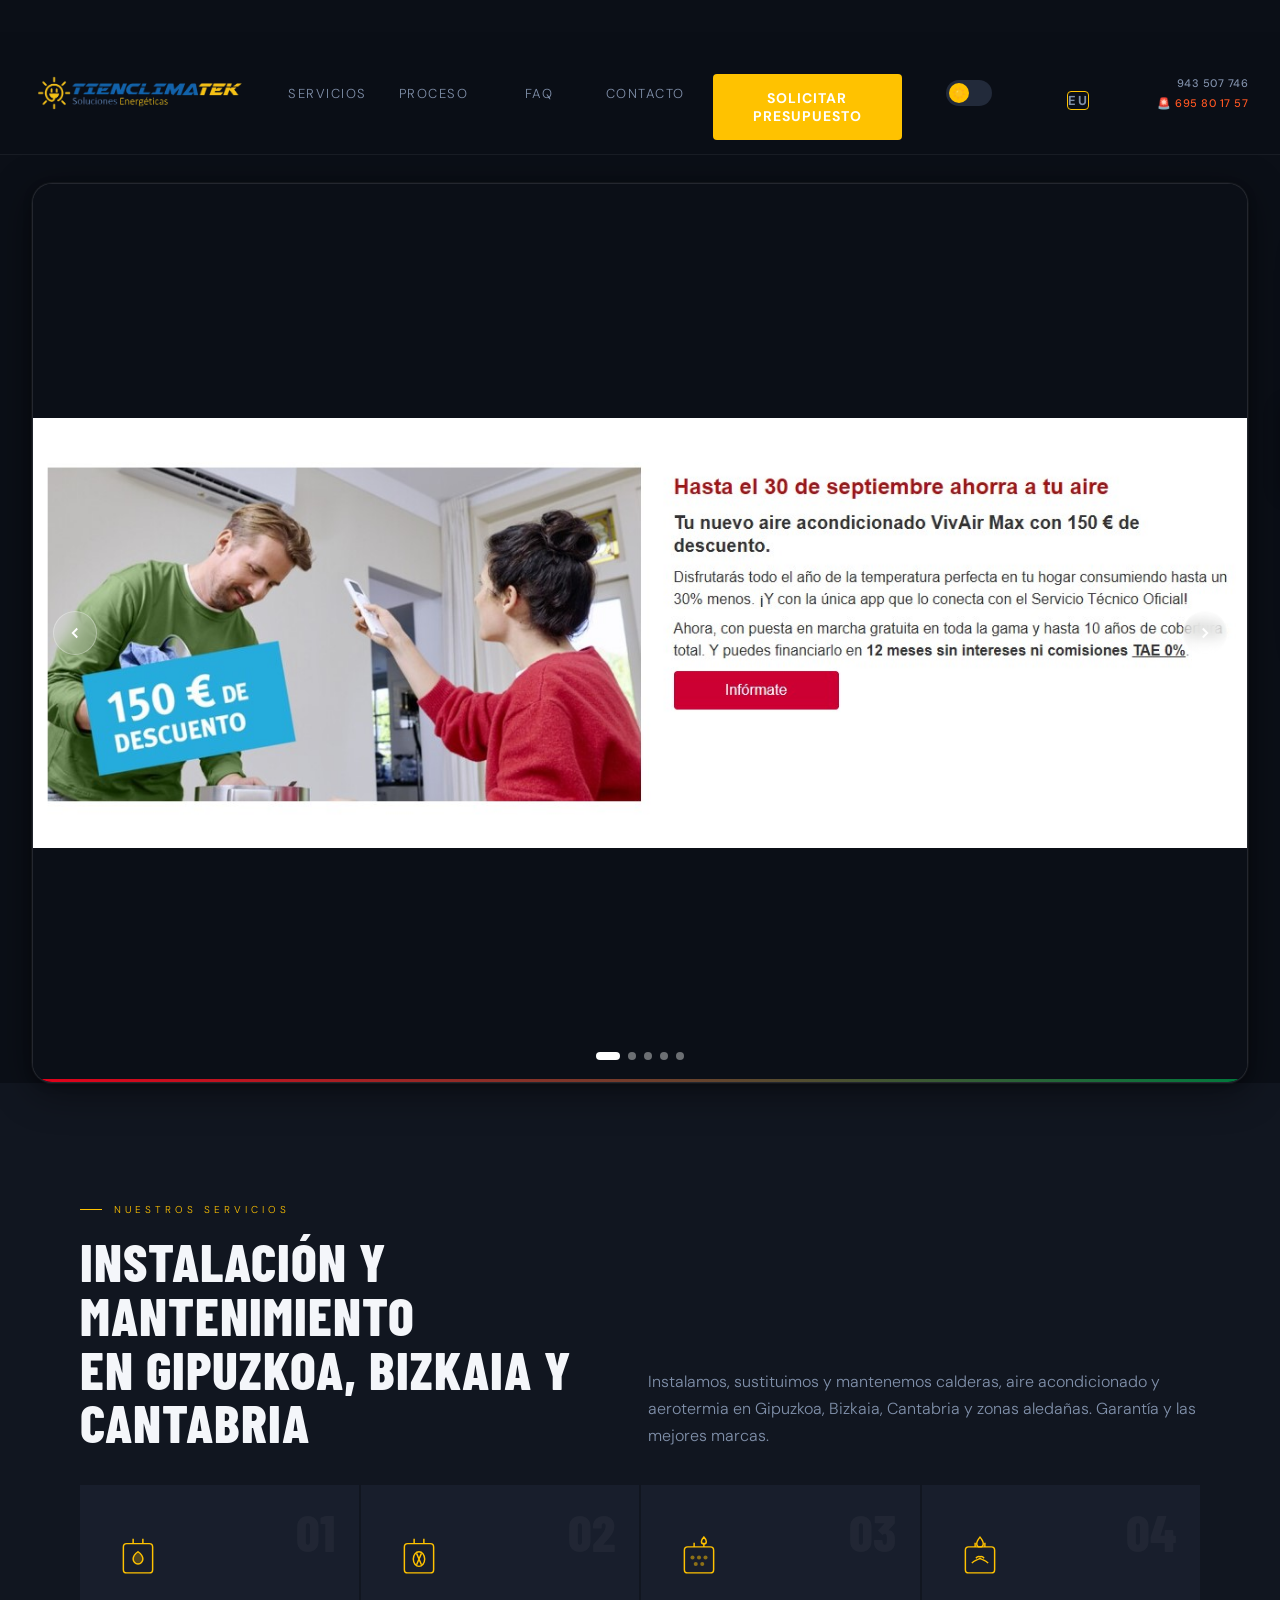
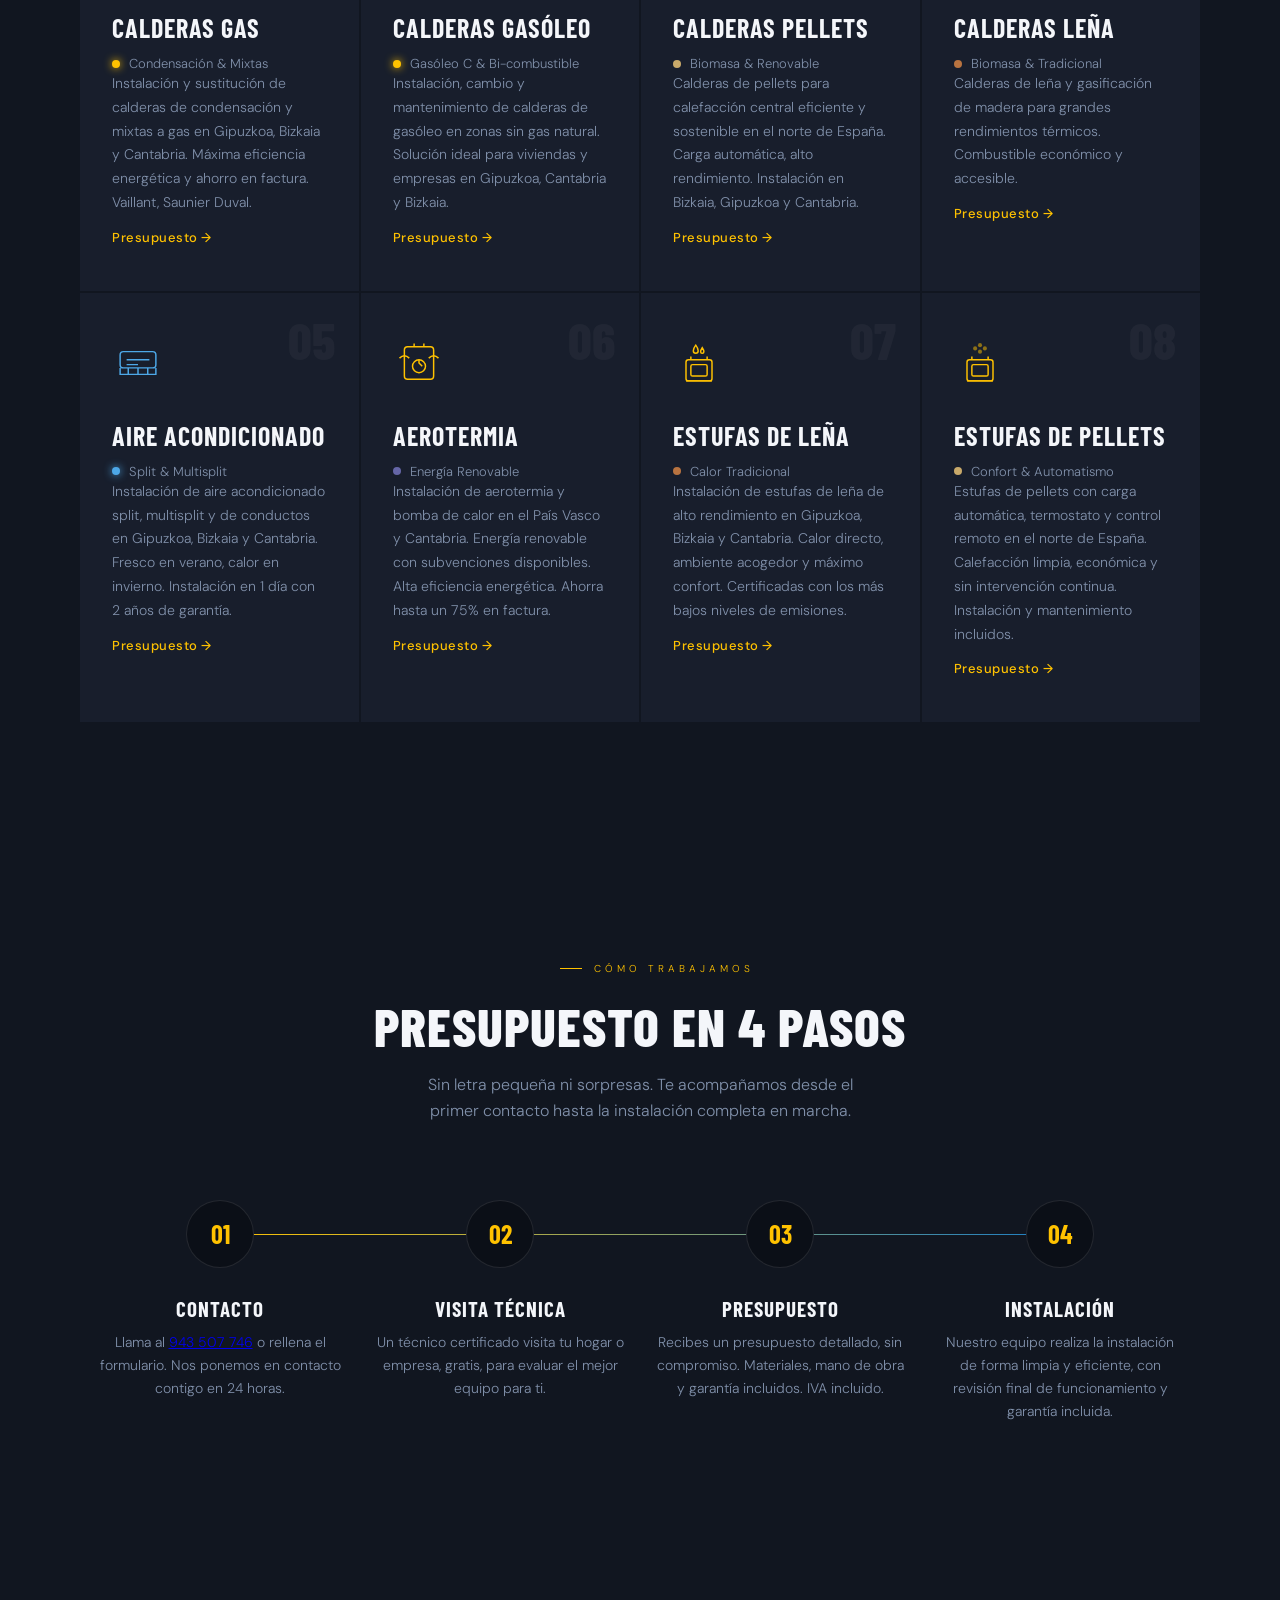
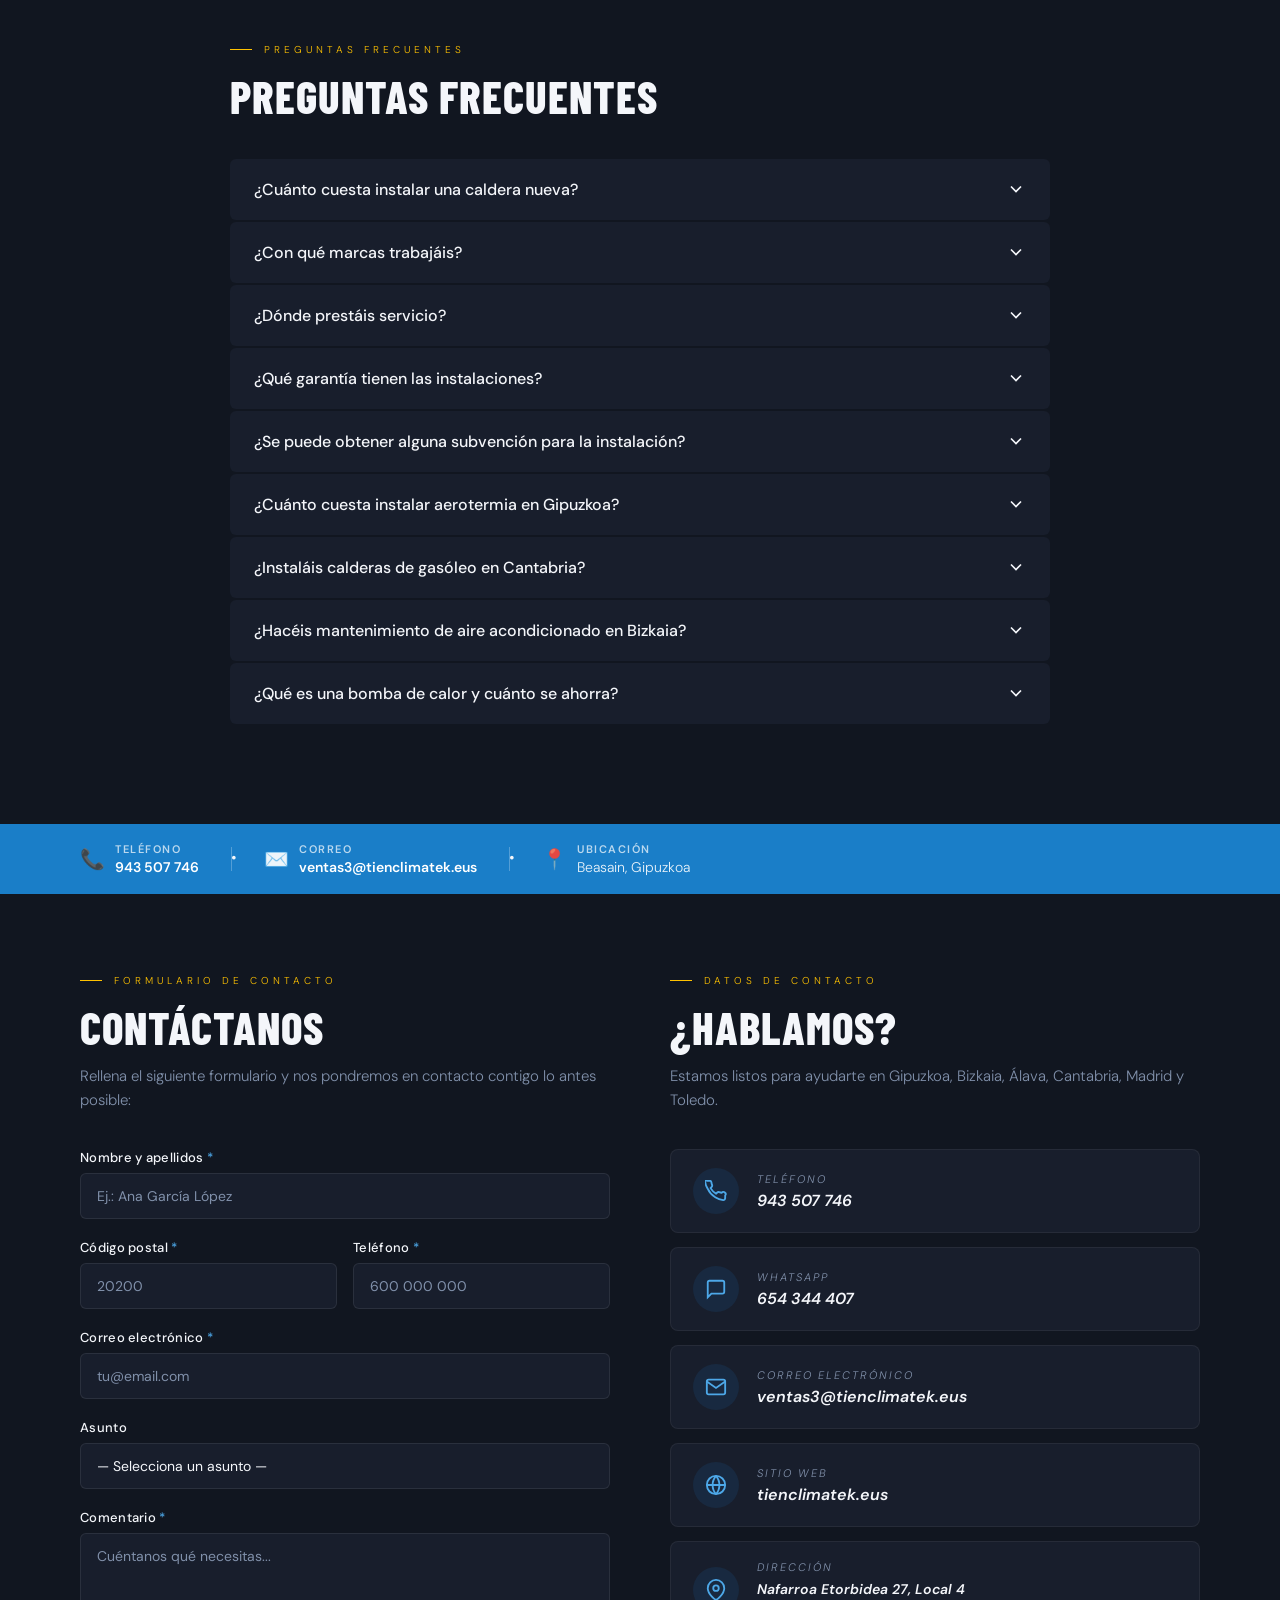
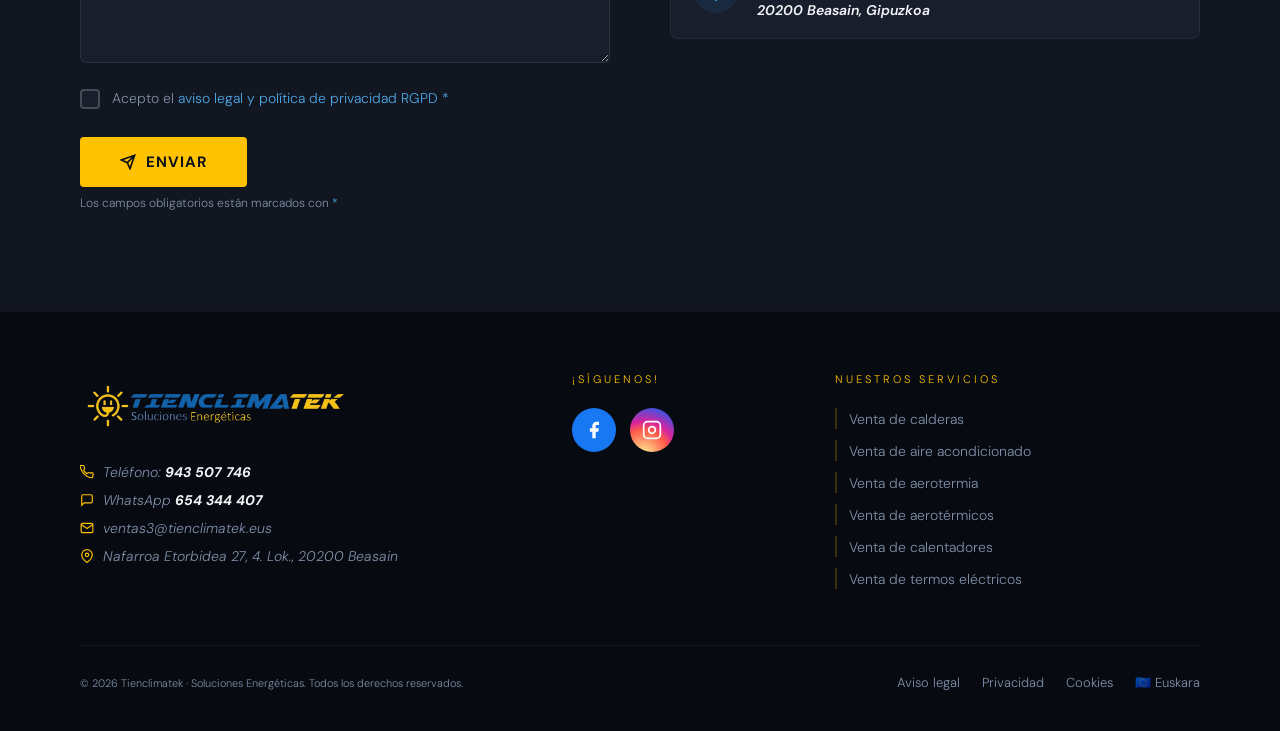
==== commit 984e351f: "feat: integracion keywords SEO + Schema.org FAQPage en ES y EU - H2/H3 servicios actualizados con zo" ====
--- a/index.html
+++ b/index.html
@@ -5,7 +5,7 @@
   <meta charset="UTF-8" />
   <meta name="viewport" content="width=device-width, initial-scale=1.0" />
   <title>Calderas y Aire Acondicionado en provincias seleccionadas y Madrid | Tienclimatek</title>
-  <meta name="description" content="Instalación y mantenimiento de aire acondicionado, calderas, termos y calentadores en provincias seleccionadas y Madrid. +15 años de experiencia. Solicita presupuesto en 24h.">
+  <meta name="description" content="Instalación y mantenimiento de calderas, aire acondicionado y aerotermia en Gipuzkoa, Bizkaia, Cantabria y Madrid. +15 años de experiencia. Presupuesto gratis en 24h.">
   <meta name="keywords" content="calderas Spain, aire acondicionado Beasain, climatización Gipuzkoa, caldera condensación, instalación aire acondicionado, termo eléctrico, Vaillant Saunier Duval Daikin">
   <meta name="author" content="Tienclimatek">
   <meta name="robots" content="index, follow, max-snippet:-1, max-image-preview:large, max-video-preview:-1">
@@ -18,17 +18,17 @@
   <meta property="og:locale:alternate" content="eu_ES" />
   <meta property="og:site_name" content="Tienclimatek" />
   <meta property="og:title" content="Calderas y Aire Acondicionado en provincias seleccionadas y Madrid | Tienclimatek" />
-  <meta property="og:description" content="Instalación y reparación de aire acondicionado, calderas y termos en provincias seleccionadas y Madrid. Las mejores marcas: Vaillant, Daikin, Baxi, Ariston. ¡Solicita presupuesto!" />
+  <meta property="og:description" content="Instalación calderas, aire acondicionado y aerotermia en Gipuzkoa, Bizkaia, Cantabria. Las mejores marcas: Vaillant, Saunier Duval, Daikin. ¡Solicita presupuesto!" />
   <meta property="og:url" content="https://tienclimatek.eus/" />
-  <meta property="og:image" content="https://tienclimatek.eus/assets/images/og-tienclimatek.jpg" />
+  <meta property="og:image" content="https://tienclimatek.eus/assets/images/logo-tienclimatek_sinfondo.png" />
   <meta property="og:image:width" content="1200" />
   <meta property="og:image:height" content="630" />
   <meta property="og:image:alt" content="Tienclimatek - Expertos en climatización en provincias seleccionadas y Madrid" />
   <meta name="twitter:card" content="summary_large_image" />
   <meta name="twitter:site" content="@tienclimatek" />
   <meta name="twitter:title" content="Calderas y Aire Acondicionado en provincias seleccionadas | Tienclimatek" />
-  <meta name="twitter:description" content="Instalación y mantenimiento de sistemas de climatización en provincias seleccionadas y Madrid. +15 años de experiencia." />
-  <meta name="twitter:image" content="https://tienclimatek.eus/assets/images/og-tienclimatek.jpg" />
+  <meta name="twitter:description" content="Instalación calderas, aire acondicionado y aerotermia en Gipuzkoa, Bizkaia, Cantabria. +15 años de experiencia." />
+  <meta name="twitter:image" content="https://tienclimatek.eus/assets/images/logo-tienclimatek_sinfondo.png" />
   <meta name="geo.region" content="ES-SS" />
   <meta name="geo.placename" content="Beasain, Gipuzkoa, España" />
   <meta name="geo.position" content="43.0469;-2.1989" />
@@ -40,6 +40,8 @@
   <link rel="manifest" href="/manifest.json" />
   <link rel="preconnect" href="https://fonts.googleapis.com" />
   <link rel="preconnect" href="https://fonts.gstatic.com" crossorigin />
+  <link rel="preconnect" href="https://formspree.io" />
+  <link rel="dns-prefetch" href="https://www.google.com" />
   <link rel="preload" href="css/styles.css" as="style" />
   <link href="https://fonts.googleapis.com/css2?family=Barlow+Condensed:wght@400;600;700;800&family=DM+Sans:wght@300;400;500;700&display=swap" rel="preload" as="style" onload="this.onload=null;this.rel='stylesheet'" />
   <noscript><link href="https://fonts.googleapis.com/css2?family=Barlow+Condensed:wght@400;600;700;800&family=DM+Sans:wght@300;400;500;700&display=swap" rel="stylesheet" /></noscript>
@@ -54,7 +56,7 @@
         "@id": "https://tienclimatek.eus/#negocio",
         "name": "Tienclimatek",
         "alternateName": "Tienclimatek Soluciones Energéticas",
-        "description": "Instalación y mantenimiento de calderas de gas, gasóleo y biomasa, aire acondicionado y aerotermia en provincias seleccionadas y Madrid.",
+        "description": "Instalación y mantenimiento de calderas de gas, gasóleo y biomasa, aire acondicionado y aerotermia en Gipuzkoa, Bizkaia, Cantabria y zonas aledañas.",
         "url": "https://tienclimatek.eus/",
         "telephone": "+34747425656",
         "email": "ventas3@tienclimatek.eus",
@@ -73,11 +75,88 @@
           { "@type": "AdministrativeArea", "name": "Gipuzkoa" },
           { "@type": "AdministrativeArea", "name": "Bizkaia" },
           { "@type": "AdministrativeArea", "name": "Araba" },
-          { "@type": "AdministrativeArea", "name": "Cantabria" },
-          { "@type": "AdministrativeArea", "name": "Comunidad de Madrid" }
+          { "@type": "AdministrativeArea", "name": "Cantabria" }
         ],
         "openingHoursSpecification": [{ "@type": "OpeningHoursSpecification", "dayOfWeek": ["Monday","Tuesday","Wednesday","Thursday","Friday"], "opens": "09:00", "closes": "18:00" }],
         "sameAs": ["https://www.facebook.com/tienclimatek","https://www.instagram.com/tienclimatek"]
+      },
+      {
+        "@type": "FAQPage",
+        "@id": "https://tienclimatek.eus/#faq",
+        "mainEntity": [
+          {
+            "@type": "Question",
+            "name": "¿Cuánto cuesta instalar una caldera nueva?",
+            "acceptedAnswer": {
+              "@type": "Answer",
+              "text": "El coste varía según el modelo, la ubicación y la complejidad de la instalación. Realizamos visita técnica gratuita y enviamos presupuesto detallado sin compromiso en 24 horas. Llama al +34 695 80 17 57."
+            }
+          },
+          {
+            "@type": "Question",
+            "name": "¿Con qué marcas trabajáis?",
+            "acceptedAnswer": {
+              "@type": "Answer",
+              "text": "Somos distribuidores oficiales de las mejores marcas: Vaillant, Saunier Duval, Daikin, Baxi, Ariston, Hermann, Mitsubishi Electric, Ferroli, Junkers, LG, Viessmann, Domusa Teknik, Dicore y otras."
+            }
+          },
+          {
+            "@type": "Question",
+            "name": "¿Dónde prestáis servicio?",
+            "acceptedAnswer": {
+              "@type": "Answer",
+              "text": "Trabajamos en Gipuzkoa, Bizkaia, Cantabria y zonas aledañas. Nuestra oficina principal está en Beasain: Nafarroa Etorbidea 27, Local 4, 20200 Beasain, Gipuzkoa."
+            }
+          },
+          {
+            "@type": "Question",
+            "name": "¿Qué garantía tienen las instalaciones?",
+            "acceptedAnswer": {
+              "@type": "Answer",
+              "text": "Todas nuestras instalaciones tienen garantía. El aire acondicionado y las calderas tienen 5 años de garantía en la instalación y 3 años de garantía del fabricante en los equipos. También ofrecemos mantenimiento y servicio de emergencias 24h."
+            }
+          },
+          {
+            "@type": "Question",
+            "name": "¿Se puede obtener alguna subvención para la instalación?",
+            "acceptedAnswer": {
+              "@type": "Answer",
+              "text": "Sí. Existen ayudas del Gobierno Vasco y del Gobierno de España para aerotermia y calderas de condensación. Nuestro equipo te ayuda con la tramitación."
+            }
+          },
+          {
+            "@type": "Question",
+            "name": "¿Cuánto cuesta instalar aerotermia en Gipuzkoa?",
+            "acceptedAnswer": {
+              "@type": "Answer",
+              "text": "El precio de una instalación de aerotermia en Gipuzkoa varía según el tamaño de la vivienda y el sistema elegido. Realizamos visita técnica gratuita y presupuesto detallado sin compromiso. Las ayudas disponibles pueden reducir la inversión hasta un 40%."
+            }
+          },
+          {
+            "@type": "Question",
+            "name": "¿Instaláis calderas de gasóleo en Cantabria?",
+            "acceptedAnswer": {
+              "@type": "Answer",
+              "text": "Sí. Trabajamos en toda Cantabria: Santander, Torrelavega, Castro Urdiales y municipios cercanos. Realizamos instalación, cambio y mantenimiento de calderas de gasóleo."
+            }
+          },
+          {
+            "@type": "Question",
+            "name": "¿Hacéis mantenimiento de aire acondicionado en Bizkaia?",
+            "acceptedAnswer": {
+              "@type": "Answer",
+              "text": "Sí. Ofrecemos servicio de mantenimiento y reparación de aire acondicionado en Bilbao, Getxo, Barakaldo y toda Bizkaia. Trabajamos con todas las marcas."
+            }
+          },
+          {
+            "@type": "Question",
+            "name": "¿Qué es una bomba de calor y cuánto se ahorra?",
+            "acceptedAnswer": {
+              "@type": "Answer",
+              "text": "Una bomba de calor (aerotermia) extrae energía del aire exterior para calefacción, refrigeración y agua caliente. En el clima del norte de España es muy eficiente: por cada 1 kW eléctrico consume, genera hasta 4 kW de calor. El ahorro respecto al gasóleo o gas puede superar el 60%."
+            }
+          }
+        ]
       }
     ]
   }
@@ -142,37 +221,26 @@
         <div class="hero-carousel-track" id="heroTrack">
 
           <div class="hero-carousel-slide" role="group" aria-label="1 de 3 — Campaña Saunier Duval">
-            <img src="assets/images/campaña_sau.jpg"
+            <img src="assets/images/campa%C3%B1a_sau.jpg"
                  alt="Saunier Duval — Calderas y aire acondicionado con las mejores ofertas."
+                 width="1200" height="630"
                  loading="eager" fetchpriority="high" />
           </div>
 
           <div class="hero-carousel-slide" role="group" aria-label="2 de 3 — Campaña Vaillant">
-            <img src="assets/images/campaña_vai.jpg"
+            <img src="assets/images/campa%C3%B1a_vai.jpg"
                  alt="Vaillant — Caldeiras inteligentes y aire acondicionado climaVAIR."
+                 width="1200" height="630"
                  loading="lazy" />
           </div>
 
           <div class="hero-carousel-slide" role="group" aria-label="3 de 3 — Técnico caldera">
-            <img src="assets/images/tecnico-caldera.png"
+            <img src="assets/images/tecnico-caldera.webp"
                  alt="Tienclimatek — Técnicos certificados para instalación y mantenimiento de calderas."
+                 width="1200" height="630"
                  loading="lazy" />
           </div>
 
-
-          <div class="hero-carousel-slide" role="group" aria-label="2 de 3 — Campaña Vaillant">
-            <img src="assets/images/campaña_vai.jpg"
-                 alt="Vaillant — Caldeiras inteligentes y aire acondicionado climaVAIR."
-                 loading="lazy" />
-          </div>
-
-                        <div class="hero-carousel-slide" role="group" aria-label="1 de 3 — Campaña Saunier Duval">
-                      <img src="assets/images/campaña_sau.jpg"
-                     alt="Saunier Duval — Calderas y aire acondicionado con las mejores ofertas."
-                     loading="eager" />
-                    </div>
-
-          
         </div>
 
         <button class="hero-carousel-btn prev" id="heroPrev" aria-label="Diapositiva anterior">
@@ -260,9 +328,9 @@
       <div class="services-header reveal">
         <div>
           <p class="section-tag">Nuestros Servicios</p>
-          <h2 class="services-title" id="services-title">Todo lo que necesitas<br>en un solo lugar</h2>
+          <h2 class="services-title" id="services-title">Instalación y mantenimiento<br>en Gipuzkoa, Bizkaia y Cantabria</h2>
         </div>
-        <p class="services-desc">Instalamos, sustituimos y mantenemos todo tipo de sistemas de climatización y agua caliente sanitaria, con garantía y las mejores marcas.</p>
+        <p class="services-desc">Instalamos, sustituimos y mantenemos calderas, aire acondicionado y aerotermia en Gipuzkoa, Bizkaia, Cantabria y zonas aledañas. Garantía y las mejores marcas.</p>
       </div>
       <div class="services-grid" role="list">
         <article class="service-card reveal reveal-delay-1" role="listitem">
@@ -270,7 +338,7 @@
           <svg class="service-icon" viewBox="0 0 64 64" fill="none" stroke="currentColor" stroke-width="1.8" aria-hidden="true"><rect x="14" y="18" width="36" height="36" rx="4"/><path d="M26 18v-6M38 18v-6"/><path d="M32 28c0 0-6 4-6 9a6 6 0 0012 0c0-5-6-9-6-9z" fill="currentColor" opacity="0.25" stroke="none"/><path d="M32 28c0 0-6 4-6 9a6 6 0 0012 0c0-5-6-9-6-9z"/></svg>
           <h3 class="service-name">Calderas Gas</h3>
           <div class="badge-item"><span class="badge-dot dot-yellow" aria-hidden="true"></span>Condensación &amp; Mixtas</div>
-          <p class="service-text">Instalación y sustitución de calderas de condensación y mixtas a gas. Máxima eficiencia energética y ahorro en factura. Vaillant, Saunier Duval.</p>
+          <p class="service-text">Instalación y sustitución de calderas de condensación y mixtas a gas en Gipuzkoa, Bizkaia y Cantabria. Máxima eficiencia energética y ahorro en factura. Vaillant, Saunier Duval.</p>
           <a href="#contacto" class="service-cta-link" aria-label="Solicitar presupuesto caldera de gas">Presupuesto →</a>
         </article>
         <article class="service-card reveal reveal-delay-2" role="listitem">
@@ -278,7 +346,7 @@
           <svg class="service-icon" viewBox="0 0 64 64" fill="none" stroke="currentColor" stroke-width="1.8" aria-hidden="true"><rect x="14" y="18" width="36" height="36" rx="4"/><path d="M26 18v-6M38 18v-6"/><ellipse cx="32" cy="37" rx="7" ry="9"/><path d="M29 30l6 14M35 30l-6 14"/></svg>
           <h3 class="service-name">Calderas Gasóleo</h3>
           <div class="badge-item"><span class="badge-dot dot-yellow" aria-hidden="true"></span>Gasóleo C &amp; Bi-combustible</div>
-          <p class="service-text">Instalación, sustitución y mantenimiento de calderas de gasóleo. Solución ideal para zonas sin gas natural.</p>
+          <p class="service-text">Instalación, cambio y mantenimiento de calderas de gasóleo en zonas sin gas natural. Solución ideal para viviendas y empresas en Gipuzkoa, Cantabria y Bizkaia.</p>
           <a href="#contacto" class="service-cta-link" aria-label="Solicitar presupuesto caldera de gasóleo">Presupuesto →</a>
         </article>
         <article class="service-card reveal reveal-delay-3" role="listitem">
@@ -286,7 +354,7 @@
           <svg class="service-icon" viewBox="0 0 64 64" fill="none" stroke="currentColor" stroke-width="1.8" aria-hidden="true"><rect x="14" y="22" width="36" height="32" rx="4"/><path d="M26 22v-5M38 22v-5"/><circle cx="24" cy="35" r="2.5" fill="currentColor" opacity="0.5" stroke="none"/><circle cx="32" cy="35" r="2.5" fill="currentColor" opacity="0.5" stroke="none"/><circle cx="40" cy="35" r="2.5" fill="currentColor" opacity="0.5" stroke="none"/><circle cx="28" cy="43" r="2.5" fill="currentColor" opacity="0.5" stroke="none"/><circle cx="36" cy="43" r="2.5" fill="currentColor" opacity="0.5" stroke="none"/><path d="M38 10c0 0-3 3-3 5.5a3 3 0 006 0C41 13 38 10 38 10z"/></svg>
           <h3 class="service-name">Calderas Pellets</h3>
           <div class="badge-item"><span class="badge-dot" style="background:#c8a96a" aria-hidden="true"></span>Biomasa &amp; Renovable</div>
-          <p class="service-text">Calderas de pellets para calefacción central eficiente y sostenible. Carga automática, alto rendimiento.</p>
+          <p class="service-text">Calderas de pellets para calefacción central eficiente y sostenible en el norte de España. Carga automática, alto rendimiento. Instalación en Bizkaia, Gipuzkoa y Cantabria.</p>
           <a href="#contacto" class="service-cta-link" aria-label="Solicitar presupuesto caldera de pellets">Presupuesto →</a>
         </article>
         <article class="service-card reveal reveal-delay-4" role="listitem">
@@ -302,7 +370,7 @@
           <svg class="service-icon blue" viewBox="0 0 64 64" fill="none" stroke="currentColor" stroke-width="1.8" aria-hidden="true"><rect x="10" y="18" width="44" height="20" rx="4"/><path d="M10 38v8h44v-8"/><path d="M20 38v8M32 38v8M44 38v8"/><path d="M18 28h28M18 34h14"/></svg>
           <h3 class="service-name">Aire Acondicionado</h3>
           <div class="badge-item"><span class="badge-dot dot-blue" aria-hidden="true"></span>Split &amp; Multisplit</div>
-          <p class="service-text">Equipos split, multisplit y de conductos. Fresco en verano, calor en invierno. Instalación en 1 día con 2 años de garantía.</p>
+          <p class="service-text">Instalación de aire acondicionado split, multisplit y de conductos en Gipuzkoa, Bizkaia y Cantabria. Fresco en verano, calor en invierno. Instalación en 1 día con 2 años de garantía.</p>
           <a href="#contacto" class="service-cta-link" aria-label="Solicitar presupuesto aire acondicionado">Presupuesto →</a>
         </article>
         <article class="service-card reveal reveal-delay-2" role="listitem">
@@ -310,7 +378,7 @@
           <svg class="service-icon" viewBox="0 0 64 64" fill="none" stroke="currentColor" stroke-width="1.8" aria-hidden="true"><rect x="14" y="12" width="36" height="40" rx="4"/><path d="M26 12V8M38 12V8"/><circle cx="32" cy="36" r="8"/><path d="M32 28v4l4 4"/><path d="M8 26c4-4 8-4 12 0M44 26c4-4 8-4 12 0"/></svg>
           <h3 class="service-name">Aerotermia</h3>
           <div class="badge-item"><span class="badge-dot" style="background:#6566a7" aria-hidden="true"></span>Energía Renovable</div>
-          <p class="service-text">Instalación de sistemas de aerotermia. Energía renovable con reducción del IVA y subvenciones disponibles. Alta eficiencia energética.</p>
+          <p class="service-text">Instalación de aerotermia y bomba de calor en el País Vasco y Cantabria. Energía renovable con subvenciones disponibles. Alta eficiencia energética. Ahorra hasta un 75% en factura.</p>
           <a href="#contacto" class="service-cta-link" aria-label="Solicitar presupuesto aerotermia">Presupuesto →</a>
         </article>
         <article class="service-card reveal reveal-delay-3" role="listitem">
@@ -318,7 +386,7 @@
           <svg class="service-icon" viewBox="0 0 64 64" fill="none" stroke="currentColor" stroke-width="1.8" aria-hidden="true"><rect x="16" y="28" width="32" height="26" rx="3"/><path d="M22 28v-4M42 28v-4"/><rect x="22" y="34" width="20" height="14" rx="2"/><path d="M16 54h32"/><path d="M28 10c0 0-3 4-3 7a3 3 0 006 0c0-3-3-7-3-7z"/><path d="M36 13c0 0-2 3-2 5a2 2 0 004 0c0-2-2-5-2-5z"/></svg>
           <h3 class="service-name">Estufas de Leña</h3>
           <div class="badge-item"><span class="badge-dot" style="background:#b87340" aria-hidden="true"></span>Calor Tradicional</div>
-          <p class="service-text">Instalación de estufas de leña de alto rendimiento. Calor directo, ambiente acogedor y máximo confort. Certificadas con los más bajos niveles de emisiones.</p>
+          <p class="service-text">Instalación de estufas de leña de alto rendimiento en Gipuzkoa, Bizkaia y Cantabria. Calor directo, ambiente acogedor y máximo confort. Certificadas con los más bajos niveles de emisiones.</p>
           <a href="#contacto" class="service-cta-link" aria-label="Solicitar presupuesto estufa de leña">Presupuesto →</a>
         </article>
         <article class="service-card reveal reveal-delay-4" role="listitem">
@@ -326,7 +394,7 @@
           <svg class="service-icon" viewBox="0 0 64 64" fill="none" stroke="currentColor" stroke-width="1.8" aria-hidden="true"><rect x="16" y="28" width="32" height="26" rx="3"/><path d="M22 28v-4M42 28v-4"/><rect x="22" y="34" width="20" height="14" rx="2"/><path d="M16 54h32"/><circle cx="26" cy="14" r="2.5" fill="currentColor" opacity="0.5" stroke="none"/><circle cx="32" cy="10" r="2.5" fill="currentColor" opacity="0.5" stroke="none"/><circle cx="38" cy="14" r="2.5" fill="currentColor" opacity="0.5" stroke="none"/><circle cx="32" cy="18" r="2.5" fill="currentColor" opacity="0.5" stroke="none"/></svg>
           <h3 class="service-name">Estufas de Pellets</h3>
           <div class="badge-item"><span class="badge-dot" style="background:#c8a96a" aria-hidden="true"></span>Confort &amp; Automatismo</div>
-          <p class="service-text">Estufas de pellets con carga automática, termostato y control remoto. Calefacción limpia, económica y sin intervención continua. Instalación y mantenimiento incluidos.</p>
+          <p class="service-text">Estufas de pellets con carga automática, termostato y control remoto en el norte de España. Calefacción limpia, económica y sin intervención continua. Instalación y mantenimiento incluidos.</p>
           <a href="#contacto" class="service-cta-link" aria-label="Solicitar presupuesto estufa de pellets">Presupuesto →</a>
         </article>
       </div>
@@ -388,6 +456,22 @@
           <div class="faq-item">
             <dt class="faq-question"><button class="faq-btn" aria-expanded="false" aria-controls="faq-5">¿Se puede obtener alguna subvención para la instalación?<svg class="faq-icon" width="20" height="20" viewBox="0 0 24 24" fill="none" stroke="currentColor" stroke-width="2" aria-hidden="true"><path d="M6 9l6 6 6-6"/></svg></button></dt>
             <dd class="faq-answer" id="faq-5" hidden>Sí. Existen ayudas del Gobierno Vasco y del Gobierno de España para aerotermia y calderas de condensación. Nuestro equipo te ayuda con la tramitación. Para más información, llama al <a href="tel:695801757">+34 695 80 17 57</a>.</dd>
+          </div>
+          <div class="faq-item">
+            <dt class="faq-question"><button class="faq-btn" aria-expanded="false" aria-controls="faq-6">¿Cuánto cuesta instalar aerotermia en Gipuzkoa?<svg class="faq-icon" width="20" height="20" viewBox="0 0 24 24" fill="none" stroke="currentColor" stroke-width="2" aria-hidden="true"><path d="M6 9l6 6 6-6"/></svg></button></dt>
+            <dd class="faq-answer" id="faq-6" hidden>El precio de una instalación de aerotermia en Gipuzkoa varía según el tamaño de la vivienda y el sistema elegido. Realizamos visita técnica gratuita y presupuesto detallado sin compromiso. Las ayudas disponibles pueden reducir la inversión hasta un 40%.</dd>
+          </div>
+          <div class="faq-item">
+            <dt class="faq-question"><button class="faq-btn" aria-expanded="false" aria-controls="faq-7">¿Instaláis calderas de gasóleo en Cantabria?<svg class="faq-icon" width="20" height="20" viewBox="0 0 24 24" fill="none" stroke="currentColor" stroke-width="2" aria-hidden="true"><path d="M6 9l6 6 6-6"/></svg></button></dt>
+            <dd class="faq-answer" id="faq-7" hidden>Sí. Trabajamos en toda Cantabria: Santander, Torrelavega, Castro Urdiales y municipios cercanos. Realizamos instalación, cambio y mantenimiento de calderas de gasóleo. También asesoramos sobre alternativas más eficientes como la aerotermia.</dd>
+          </div>
+          <div class="faq-item">
+            <dt class="faq-question"><button class="faq-btn" aria-expanded="false" aria-controls="faq-8">¿Hacéis mantenimiento de aire acondicionado en Bizkaia?<svg class="faq-icon" width="20" height="20" viewBox="0 0 24 24" fill="none" stroke="currentColor" stroke-width="2" aria-hidden="true"><path d="M6 9l6 6 6-6"/></svg></button></dt>
+            <dd class="faq-answer" id="faq-8" hidden>Sí. Ofrecemos servicio de mantenimiento y reparación de aire acondicionado en Bilbao, Getxo, Barakaldo y toda Bizkaia. Trabajamos con todas las marcas: Daikin, Mitsubishi, LG, Samsung.</dd>
+          </div>
+          <div class="faq-item">
+            <dt class="faq-question"><button class="faq-btn" aria-expanded="false" aria-controls="faq-9">¿Qué es una bomba de calor y cuánto se ahorra?<svg class="faq-icon" width="20" height="20" viewBox="0 0 24 24" fill="none" stroke="currentColor" stroke-width="2" aria-hidden="true"><path d="M6 9l6 6 6-6"/></svg></button></dt>
+            <dd class="faq-answer" id="faq-9" hidden>Una bomba de calor (aerotermia) extrae energía del aire exterior para calefacción, refrigeración y agua caliente. En el clima del norte de España es muy eficiente: por cada 1 kW eléctrico consume, genera hasta 4 kW de calor. El ahorro respecto al gasóleo o gas puede superar el 60%.</dd>
           </div>
         </dl>
       </div>
--- a/css/styles.css
+++ b/css/styles.css
@@ -90,6 +90,34 @@
     overflow-x: hidden;
     transition: background 0.35s, color 0.35s;
     margin-top: 32px;
+  }
+
+  /* ─── ACCESSIBILITY: FOCUS VISIBLE ─── */
+  :focus-visible {
+    outline: 3px solid var(--yellow);
+    outline-offset: 2px;
+    border-radius: 2px;
+  }
+  a:focus-visible, button:focus-visible {
+    outline: 3px solid var(--yellow);
+    outline-offset: 2px;
+  }
+  input:focus-visible, select:focus-visible, textarea:focus-visible {
+    outline: none;
+  }
+  .skip-link {
+    position: absolute; top: -100%; left: 16px; z-index: 9999;
+    background: var(--yellow); color: #000; padding: 8px 16px;
+    font-weight: 700; border-radius: 0 0 6px 6px; text-decoration: none;
+  }
+  .skip-link:focus { top: 0; }
+  @media (prefers-reduced-motion: reduce) {
+    *, *::before, *::after {
+      animation-duration: 0.01ms !important;
+      animation-iteration-count: 1 !important;
+      transition-duration: 0.01ms !important;
+    }
+    html { scroll-behavior: auto; }
   }
 
   /* ═══ TOP BAR EMERGENCIA ═════════════════ */
@@ -1123,23 +1151,6 @@
     .logo-img { height: 40px; }
   }
 
-  /* Skip link */
-  .skip-link {
-    position: absolute;
-    top: -100px;
-    left: 16px;
-    z-index: 9999;
-    background: var(--yellow);
-    color: var(--dark);
-    padding: 10px 20px;
-    border-radius: 0 0 6px 6px;
-    font-weight: 700;
-    font-size: 14px;
-    text-decoration: none;
-    transition: top 0.2s;
-  }
-  .skip-link:focus { top: 0; }
-
   /* Language switch */
   .lang-switch-li { display: flex; align-items: center; }
   .lang-switch {
--- a/css/styles.css
+++ b/css/styles.css
@@ -90,6 +90,34 @@
     overflow-x: hidden;
     transition: background 0.35s, color 0.35s;
     margin-top: 32px;
+  }
+
+  /* ─── ACCESSIBILITY: FOCUS VISIBLE ─── */
+  :focus-visible {
+    outline: 3px solid var(--yellow);
+    outline-offset: 2px;
+    border-radius: 2px;
+  }
+  a:focus-visible, button:focus-visible {
+    outline: 3px solid var(--yellow);
+    outline-offset: 2px;
+  }
+  input:focus-visible, select:focus-visible, textarea:focus-visible {
+    outline: none;
+  }
+  .skip-link {
+    position: absolute; top: -100%; left: 16px; z-index: 9999;
+    background: var(--yellow); color: #000; padding: 8px 16px;
+    font-weight: 700; border-radius: 0 0 6px 6px; text-decoration: none;
+  }
+  .skip-link:focus { top: 0; }
+  @media (prefers-reduced-motion: reduce) {
+    *, *::before, *::after {
+      animation-duration: 0.01ms !important;
+      animation-iteration-count: 1 !important;
+      transition-duration: 0.01ms !important;
+    }
+    html { scroll-behavior: auto; }
   }
 
   /* ═══ TOP BAR EMERGENCIA ═════════════════ */
@@ -1123,23 +1151,6 @@
     .logo-img { height: 40px; }
   }
 
-  /* Skip link */
-  .skip-link {
-    position: absolute;
-    top: -100px;
-    left: 16px;
-    z-index: 9999;
-    background: var(--yellow);
-    color: var(--dark);
-    padding: 10px 20px;
-    border-radius: 0 0 6px 6px;
-    font-weight: 700;
-    font-size: 14px;
-    text-decoration: none;
-    transition: top 0.2s;
-  }
-  .skip-link:focus { top: 0; }
-
   /* Language switch */
   .lang-switch-li { display: flex; align-items: center; }
   .lang-switch {
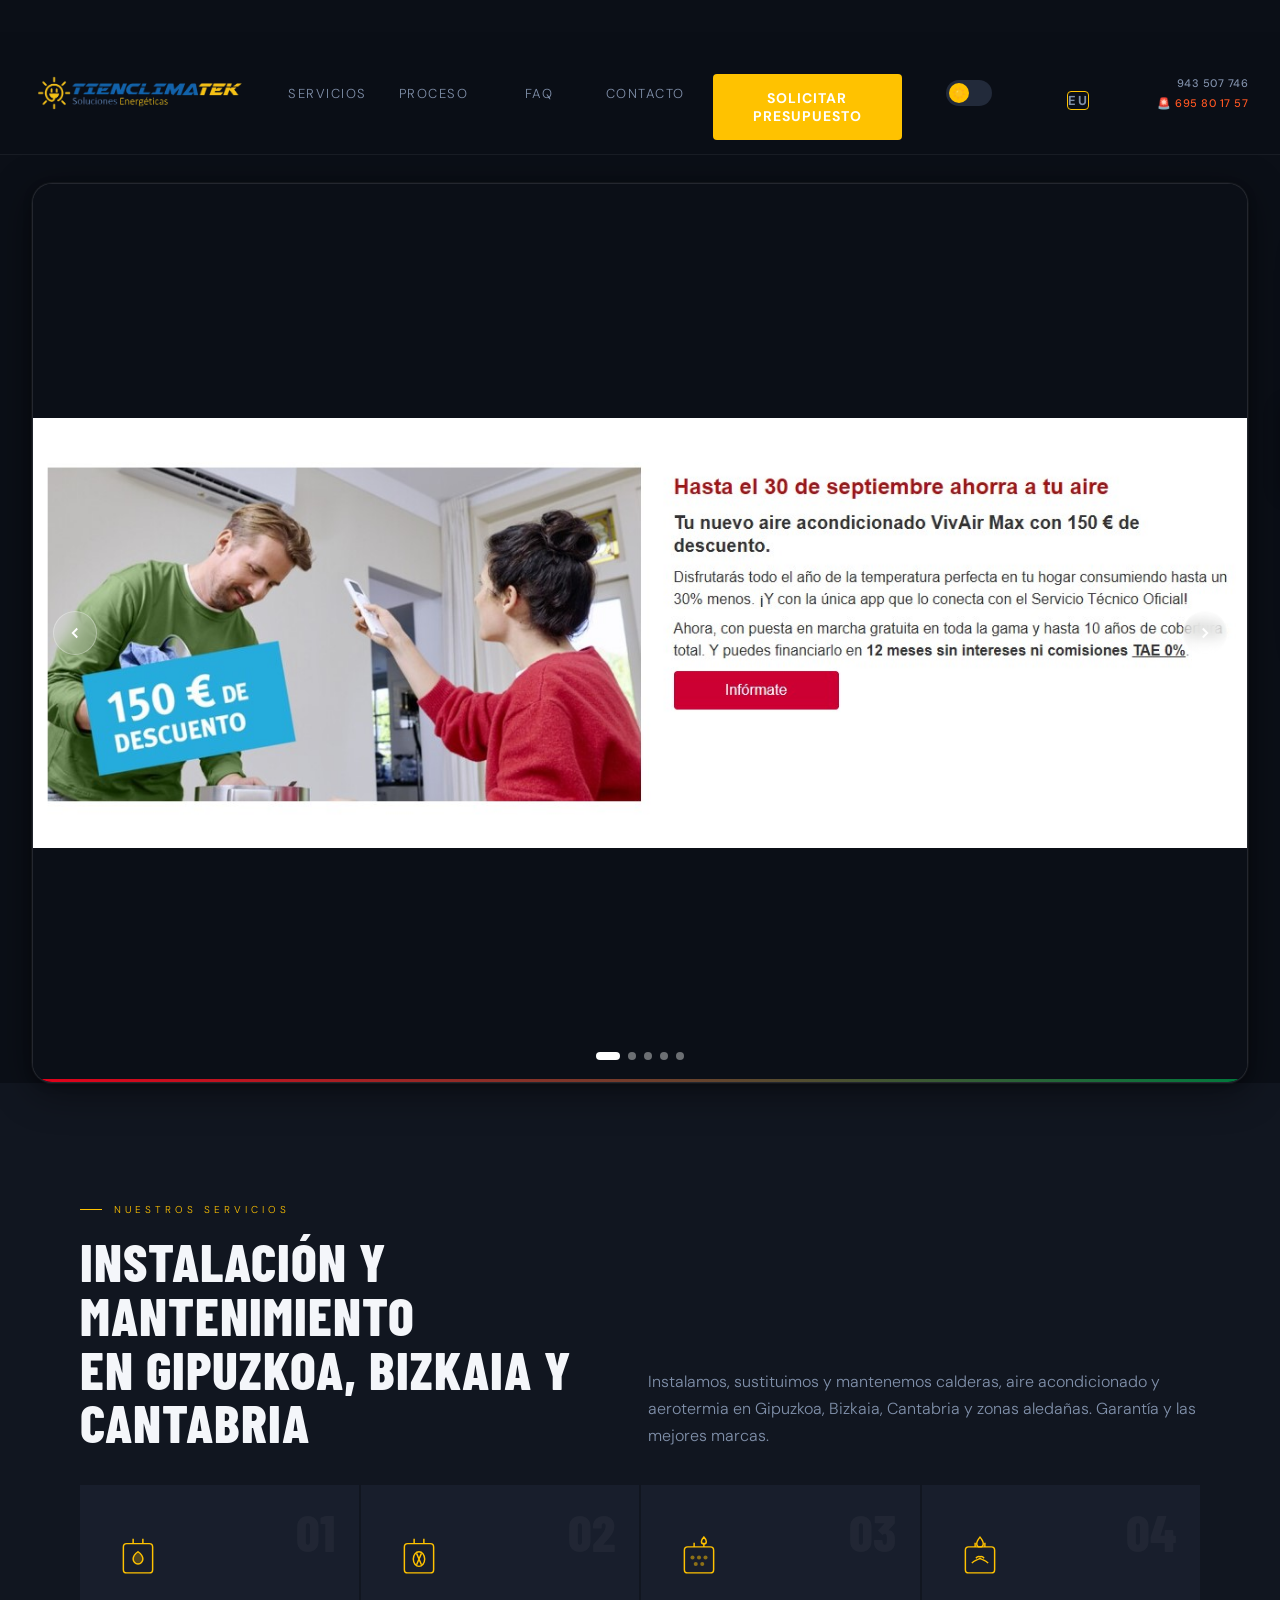
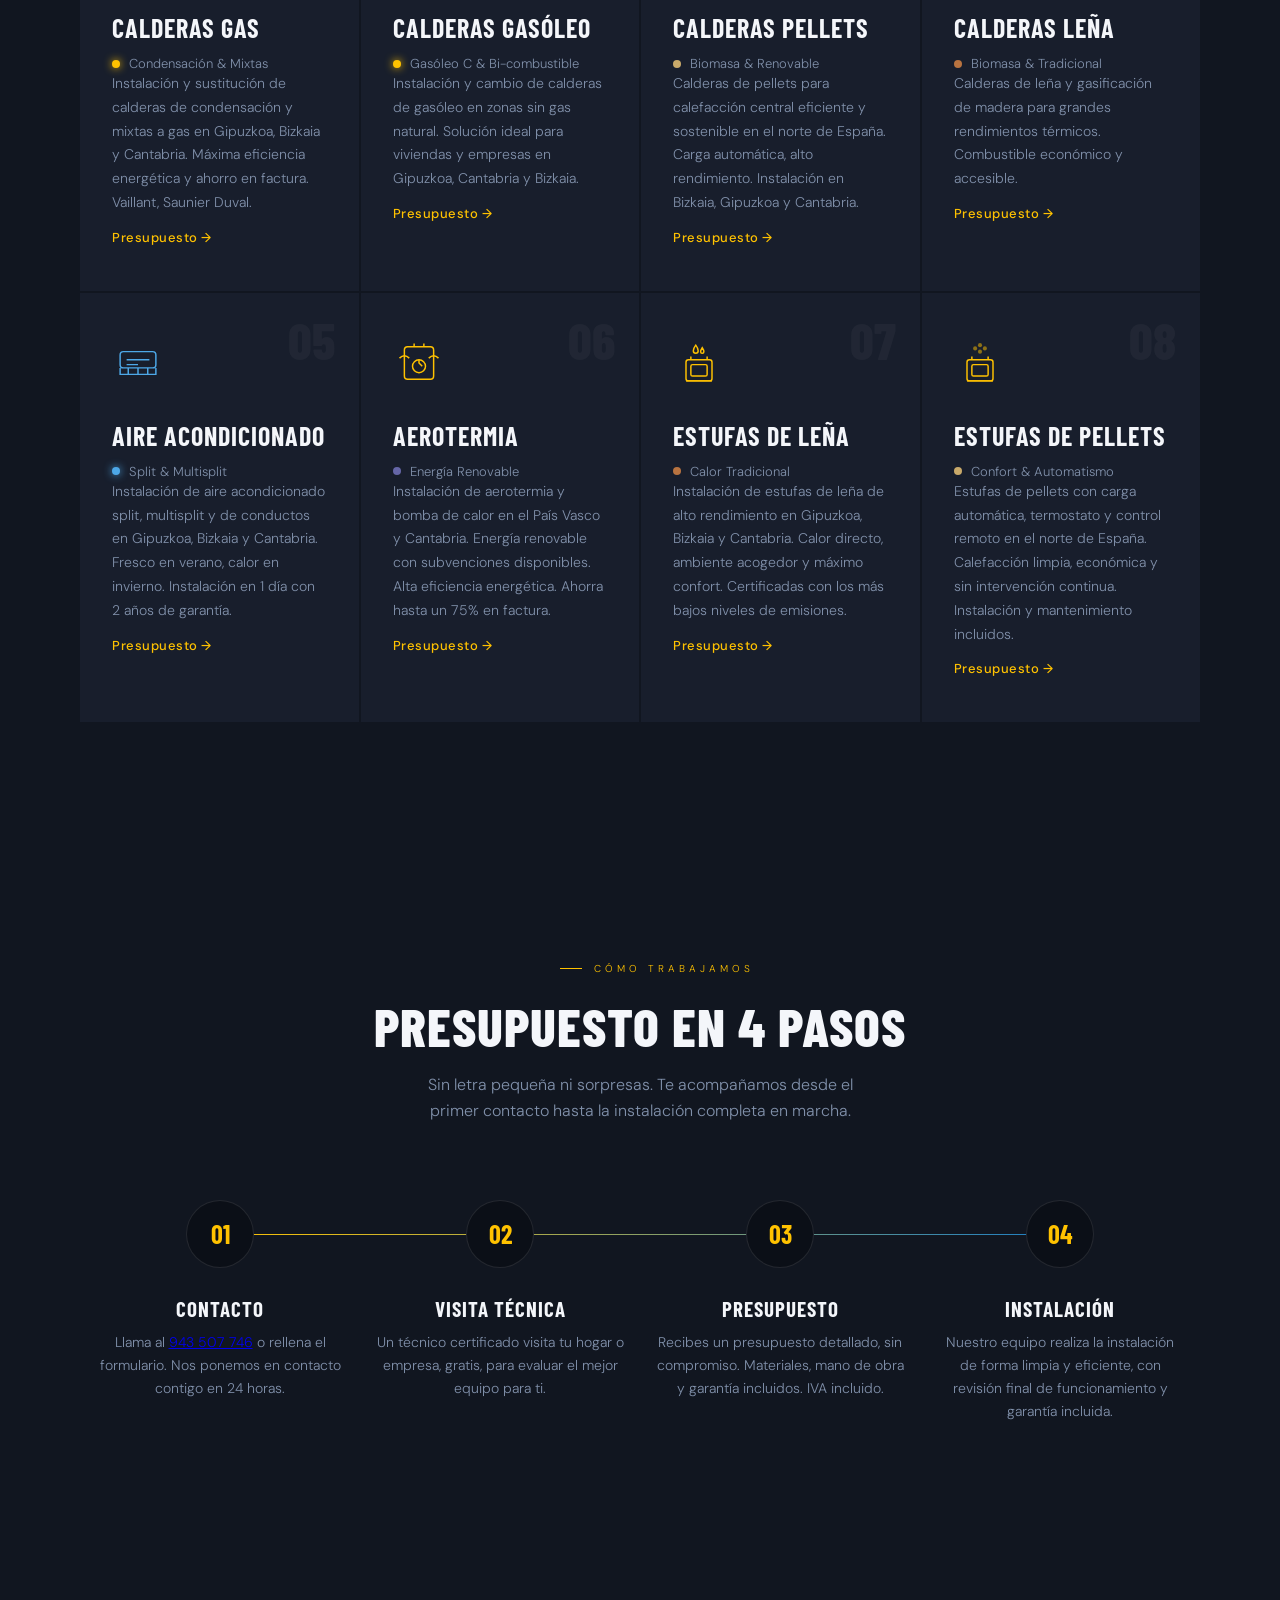
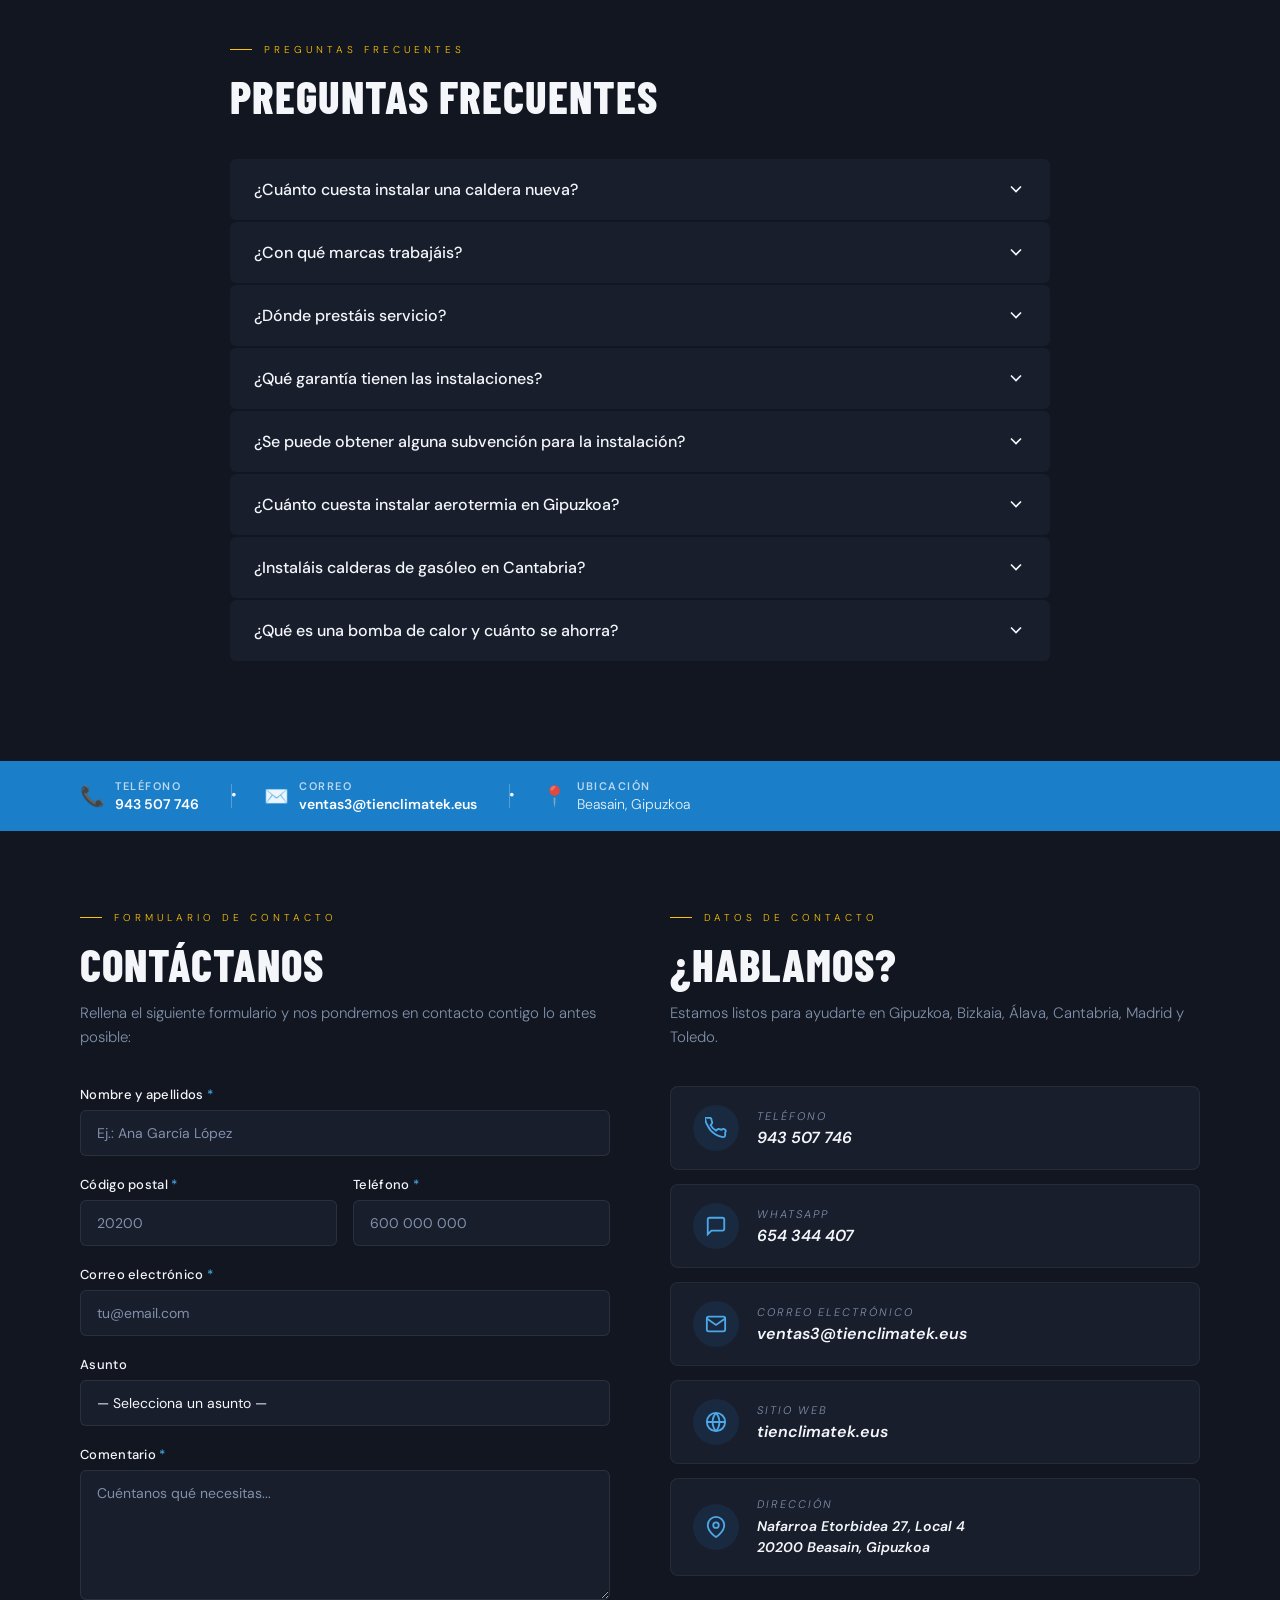
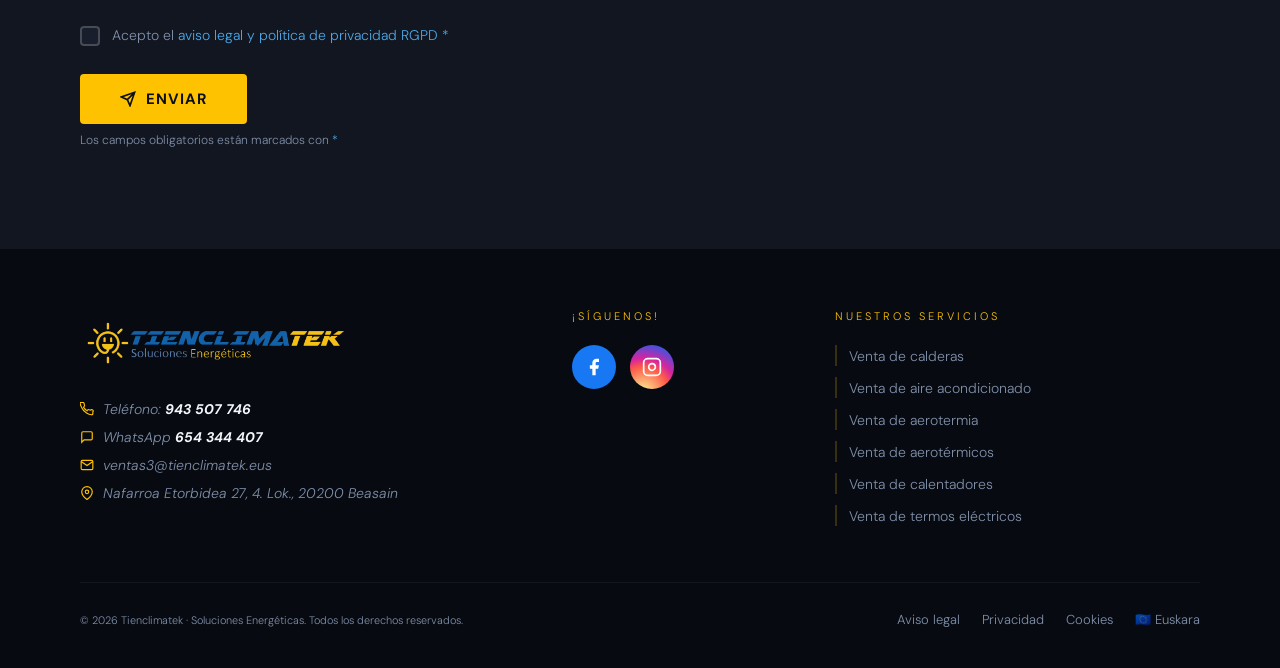
==== commit 41c507f9: "fix: eliminar mantenimiento del norte (Bizkaia, Cantabria)" ====
--- a/index.html
+++ b/index.html
@@ -137,15 +137,7 @@
             "name": "¿Instaláis calderas de gasóleo en Cantabria?",
             "acceptedAnswer": {
               "@type": "Answer",
-              "text": "Sí. Trabajamos en toda Cantabria: Santander, Torrelavega, Castro Urdiales y municipios cercanos. Realizamos instalación, cambio y mantenimiento de calderas de gasóleo."
-            }
-          },
-          {
-            "@type": "Question",
-            "name": "¿Hacéis mantenimiento de aire acondicionado en Bizkaia?",
-            "acceptedAnswer": {
-              "@type": "Answer",
-              "text": "Sí. Ofrecemos servicio de mantenimiento y reparación de aire acondicionado en Bilbao, Getxo, Barakaldo y toda Bizkaia. Trabajamos con todas las marcas."
+              "text": "Sí. Trabajamos en toda Cantabria: Santander, Torrelavega, Castro Urdiales y municipios cercanos. Realizamos instalación y cambio de calderas de gasóleo."
             }
           },
           {
@@ -346,7 +338,7 @@
           <svg class="service-icon" viewBox="0 0 64 64" fill="none" stroke="currentColor" stroke-width="1.8" aria-hidden="true"><rect x="14" y="18" width="36" height="36" rx="4"/><path d="M26 18v-6M38 18v-6"/><ellipse cx="32" cy="37" rx="7" ry="9"/><path d="M29 30l6 14M35 30l-6 14"/></svg>
           <h3 class="service-name">Calderas Gasóleo</h3>
           <div class="badge-item"><span class="badge-dot dot-yellow" aria-hidden="true"></span>Gasóleo C &amp; Bi-combustible</div>
-          <p class="service-text">Instalación, cambio y mantenimiento de calderas de gasóleo en zonas sin gas natural. Solución ideal para viviendas y empresas en Gipuzkoa, Cantabria y Bizkaia.</p>
+          <p class="service-text">Instalación y cambio de calderas de gasóleo en zonas sin gas natural. Solución ideal para viviendas y empresas en Gipuzkoa, Cantabria y Bizkaia.</p>
           <a href="#contacto" class="service-cta-link" aria-label="Solicitar presupuesto caldera de gasóleo">Presupuesto →</a>
         </article>
         <article class="service-card reveal reveal-delay-3" role="listitem">
@@ -463,15 +455,11 @@
           </div>
           <div class="faq-item">
             <dt class="faq-question"><button class="faq-btn" aria-expanded="false" aria-controls="faq-7">¿Instaláis calderas de gasóleo en Cantabria?<svg class="faq-icon" width="20" height="20" viewBox="0 0 24 24" fill="none" stroke="currentColor" stroke-width="2" aria-hidden="true"><path d="M6 9l6 6 6-6"/></svg></button></dt>
-            <dd class="faq-answer" id="faq-7" hidden>Sí. Trabajamos en toda Cantabria: Santander, Torrelavega, Castro Urdiales y municipios cercanos. Realizamos instalación, cambio y mantenimiento de calderas de gasóleo. También asesoramos sobre alternativas más eficientes como la aerotermia.</dd>
-          </div>
-          <div class="faq-item">
-            <dt class="faq-question"><button class="faq-btn" aria-expanded="false" aria-controls="faq-8">¿Hacéis mantenimiento de aire acondicionado en Bizkaia?<svg class="faq-icon" width="20" height="20" viewBox="0 0 24 24" fill="none" stroke="currentColor" stroke-width="2" aria-hidden="true"><path d="M6 9l6 6 6-6"/></svg></button></dt>
-            <dd class="faq-answer" id="faq-8" hidden>Sí. Ofrecemos servicio de mantenimiento y reparación de aire acondicionado en Bilbao, Getxo, Barakaldo y toda Bizkaia. Trabajamos con todas las marcas: Daikin, Mitsubishi, LG, Samsung.</dd>
-          </div>
-          <div class="faq-item">
-            <dt class="faq-question"><button class="faq-btn" aria-expanded="false" aria-controls="faq-9">¿Qué es una bomba de calor y cuánto se ahorra?<svg class="faq-icon" width="20" height="20" viewBox="0 0 24 24" fill="none" stroke="currentColor" stroke-width="2" aria-hidden="true"><path d="M6 9l6 6 6-6"/></svg></button></dt>
-            <dd class="faq-answer" id="faq-9" hidden>Una bomba de calor (aerotermia) extrae energía del aire exterior para calefacción, refrigeración y agua caliente. En el clima del norte de España es muy eficiente: por cada 1 kW eléctrico consume, genera hasta 4 kW de calor. El ahorro respecto al gasóleo o gas puede superar el 60%.</dd>
+            <dd class="faq-answer" id="faq-7" hidden>Sí. Trabajamos en toda Cantabria: Santander, Torrelavega, Castro Urdiales y municipios cercanos. Realizamos instalación y cambio de calderas de gasóleo. También asesoramos sobre alternativas más eficientes como la aerotermia.</dd>
+          </div>
+          <div class="faq-item">
+            <dt class="faq-question"><button class="faq-btn" aria-expanded="false" aria-controls="faq-8">¿Qué es una bomba de calor y cuánto se ahorra?<svg class="faq-icon" width="20" height="20" viewBox="0 0 24 24" fill="none" stroke="currentColor" stroke-width="2" aria-hidden="true"><path d="M6 9l6 6 6-6"/></svg></button></dt>
+            <dd class="faq-answer" id="faq-8" hidden>Una bomba de calor (aerotermia) extrae energía del aire exterior para calefacción, refrigeración y agua caliente. En el clima del norte de España es muy eficiente: por cada 1 kW eléctrico consume, genera hasta 4 kW de calor. El ahorro respecto al gasóleo o gas puede superar el 60%.</dd>
           </div>
         </dl>
       </div>
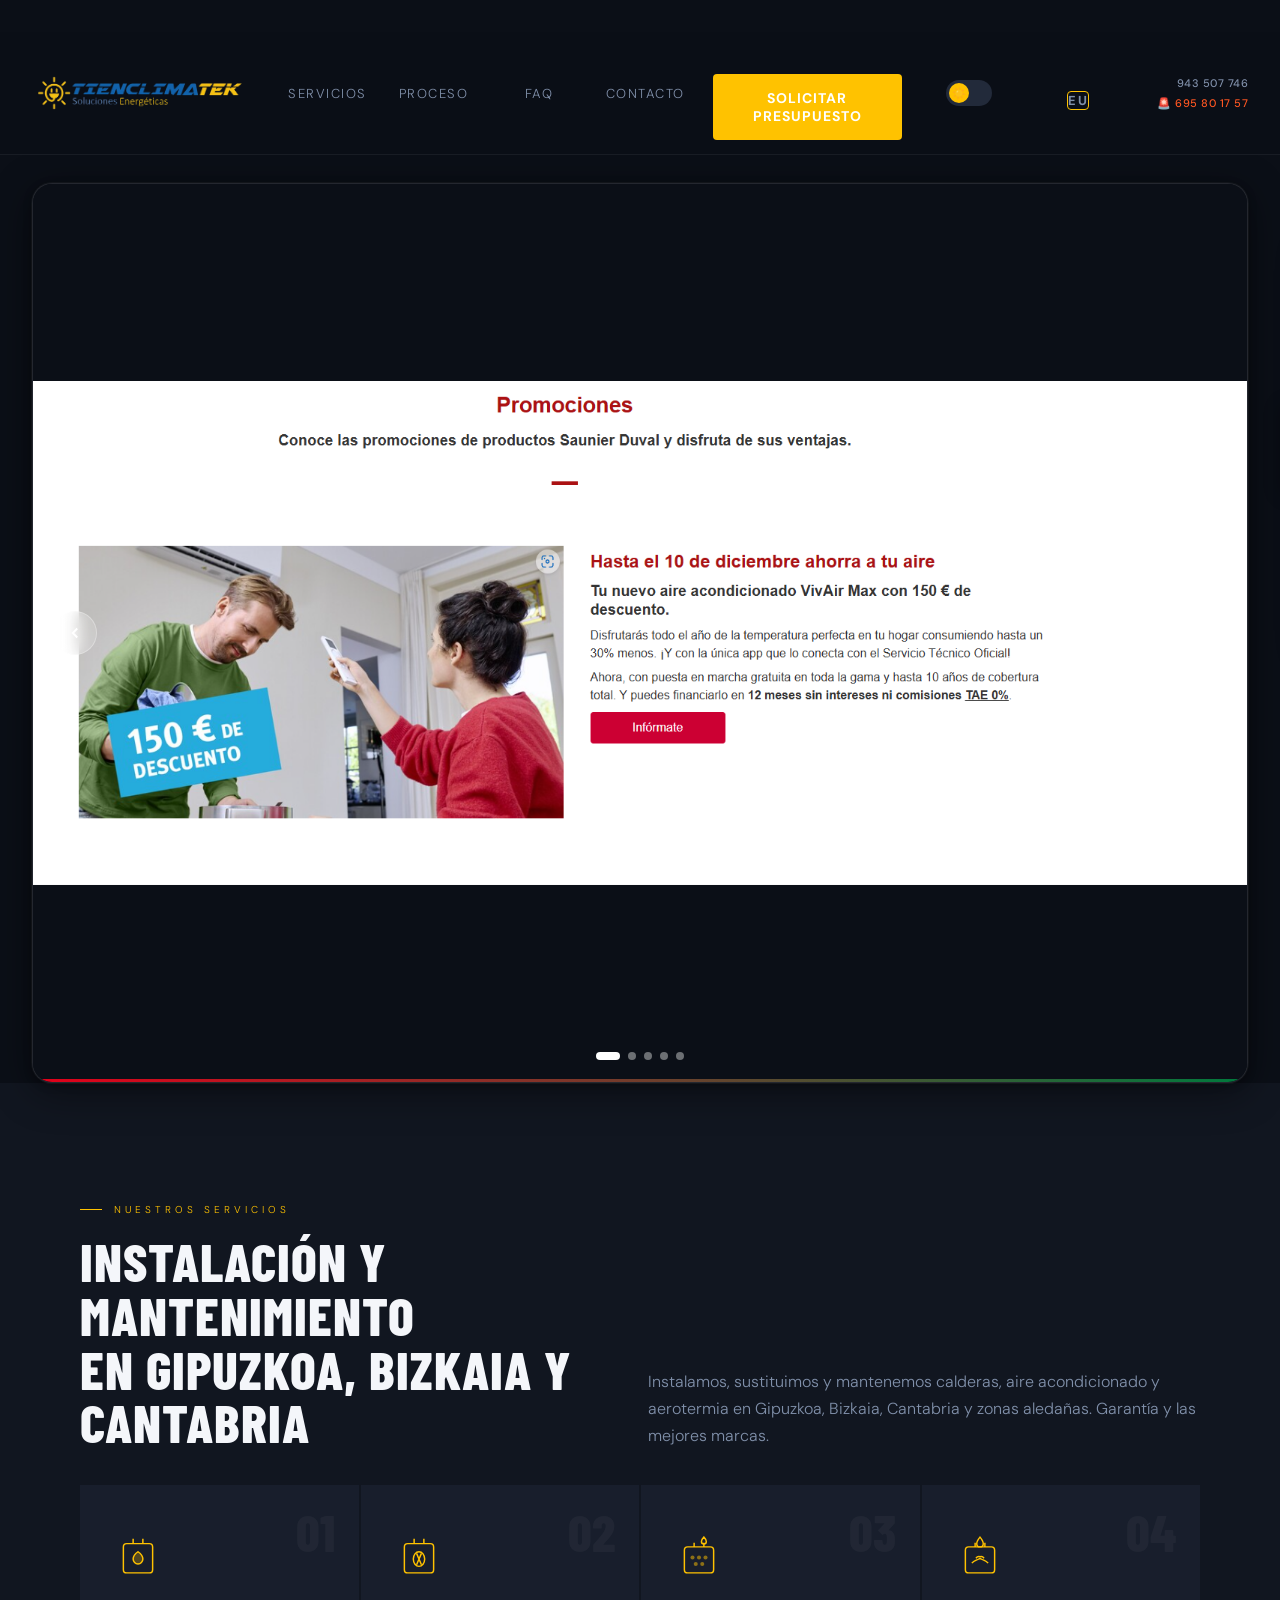
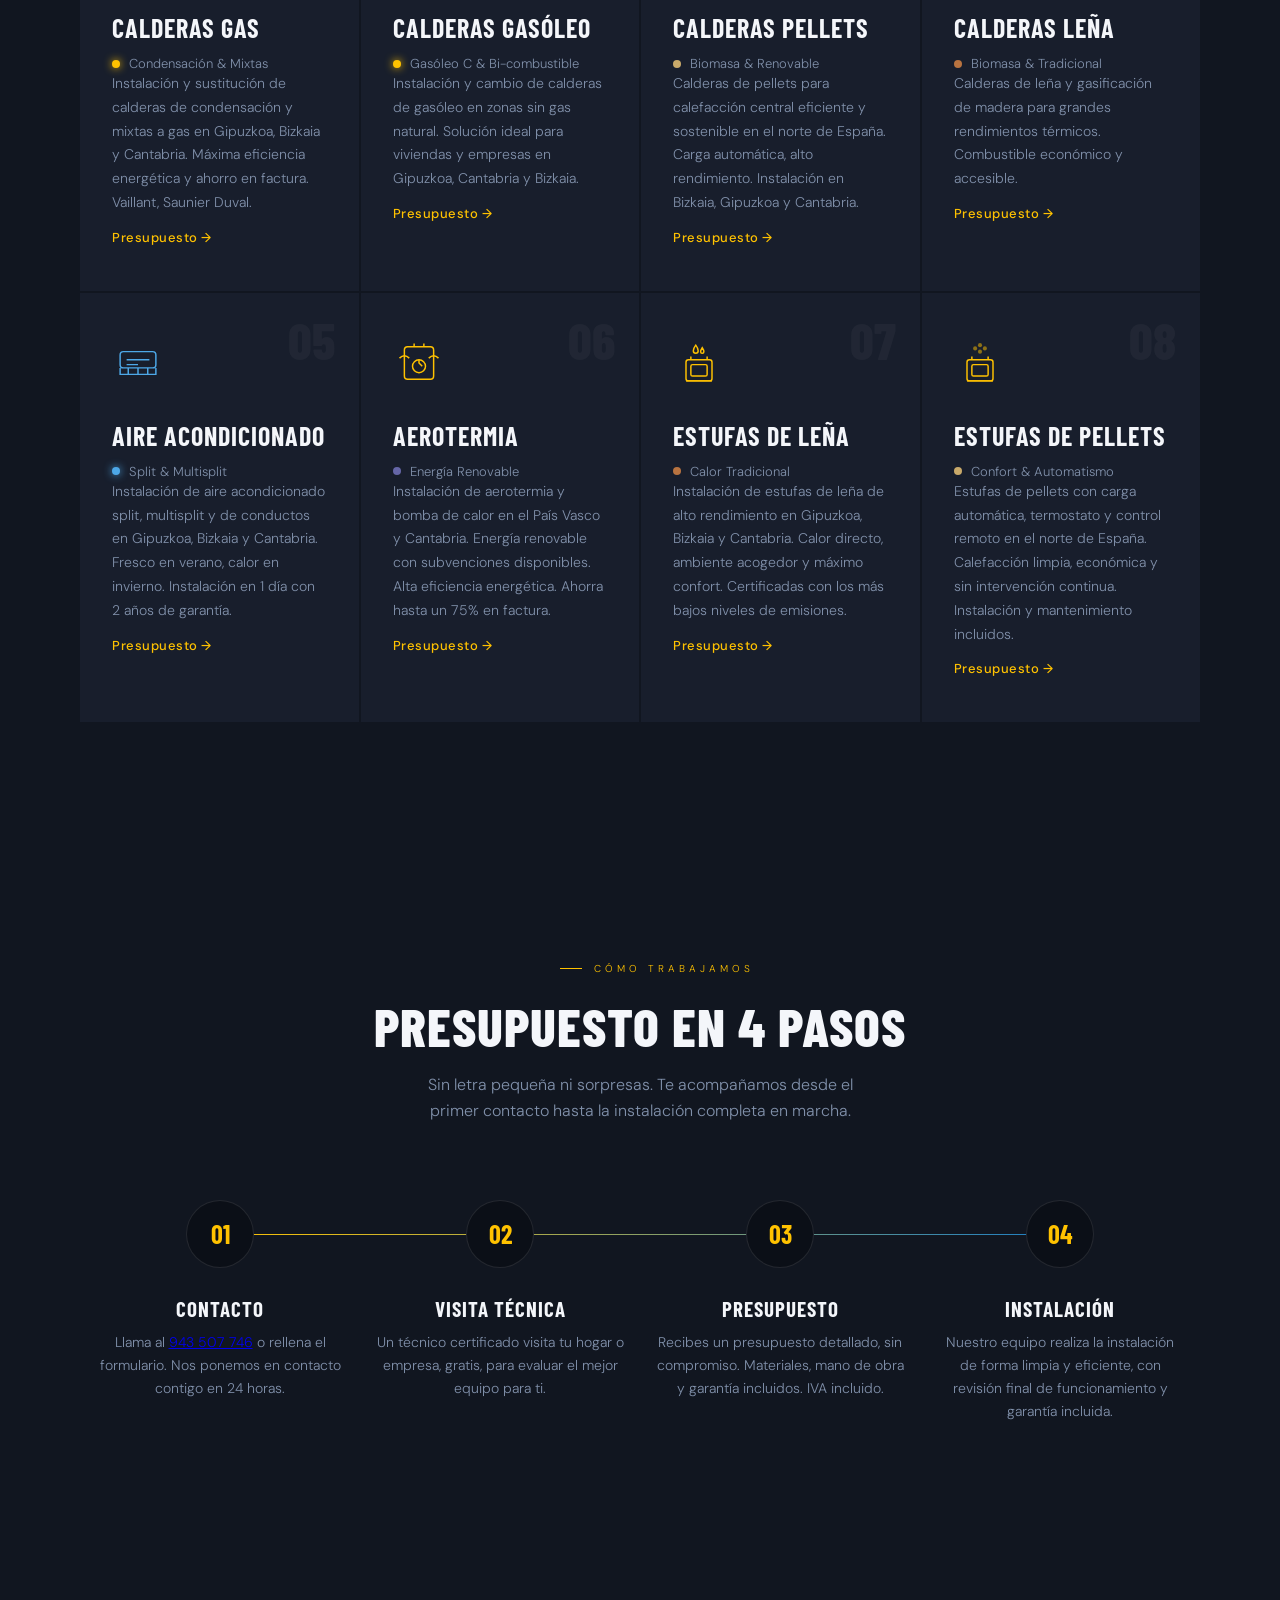
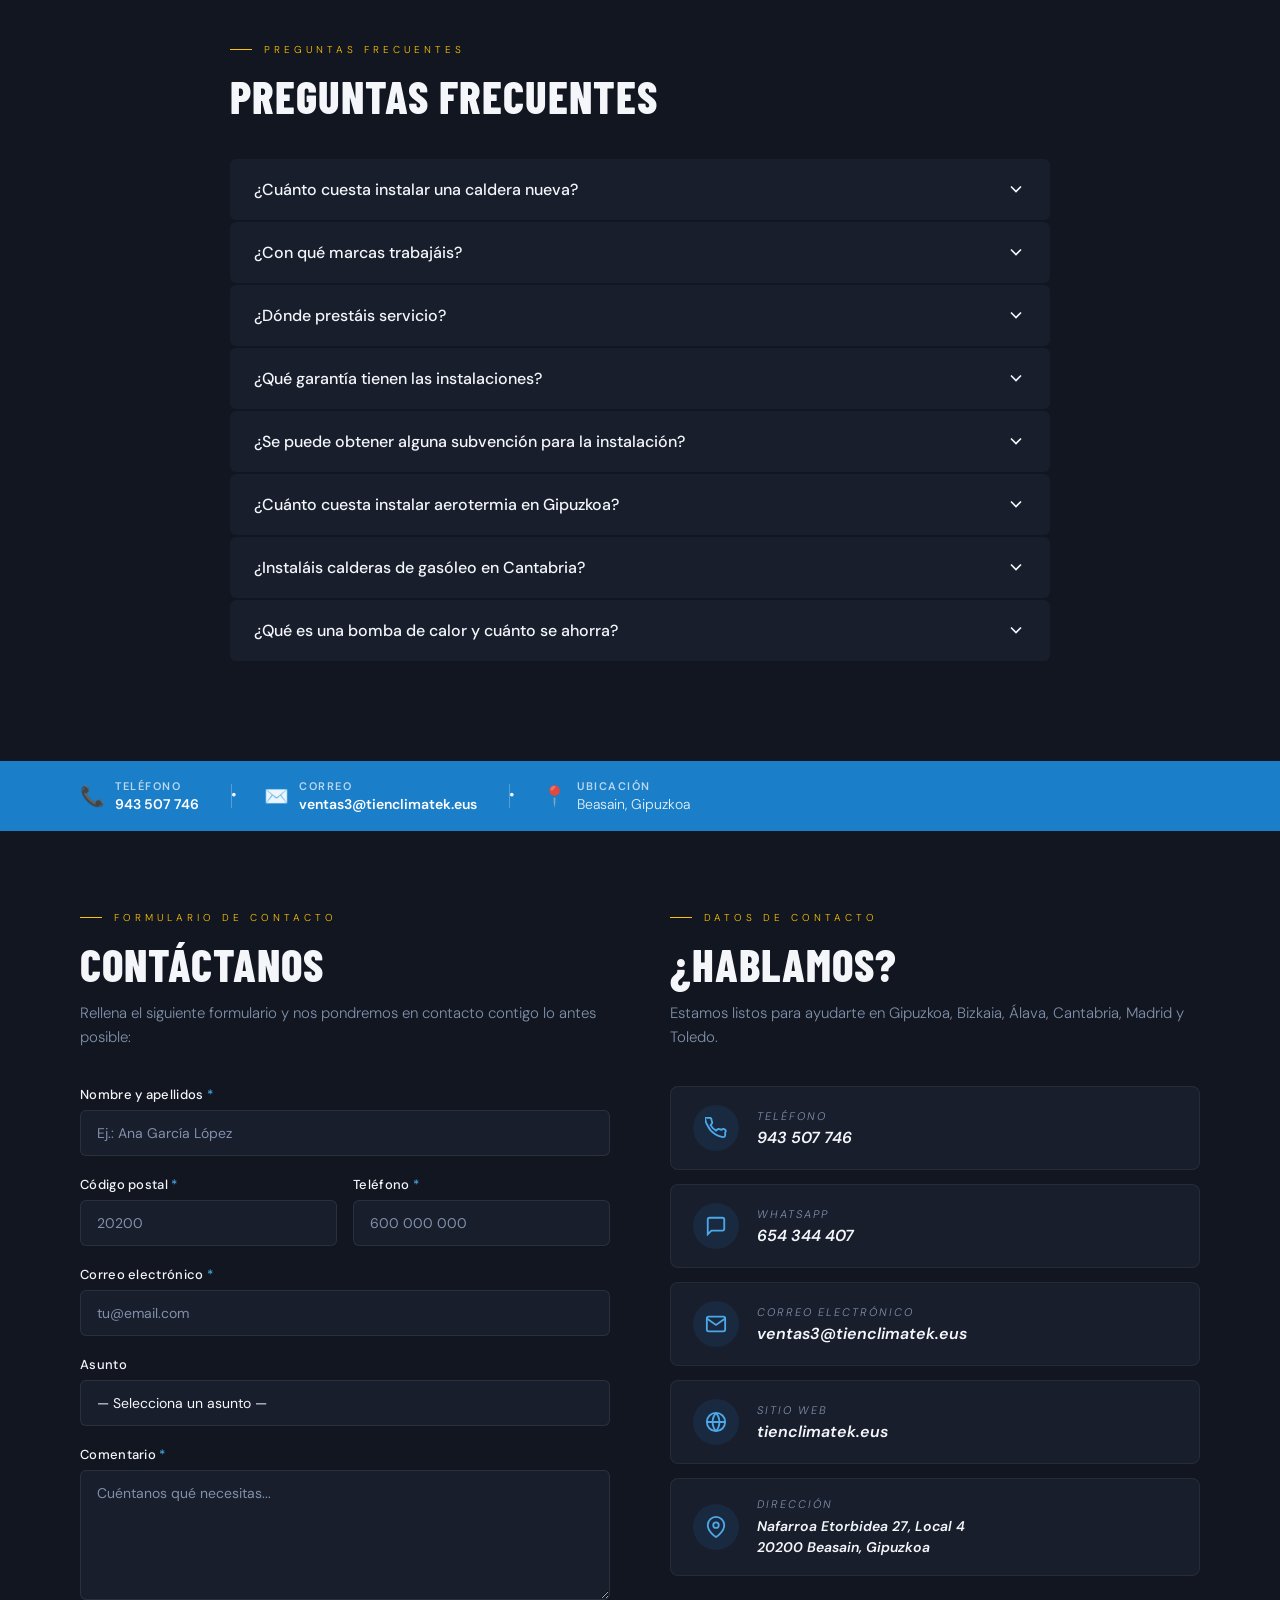
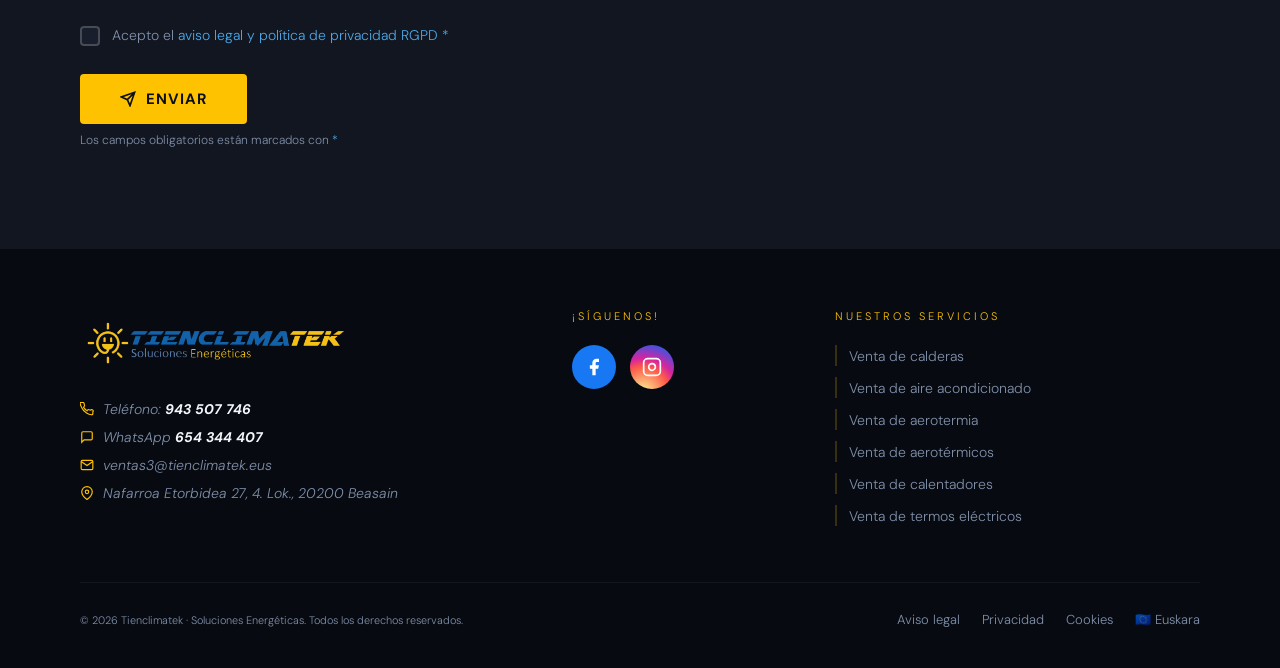
==== commit 06c9361d: "feat: actualizar carrusel de campañas Co-authored-by: Copilot <223556219+Copilot@users.noreply.githu" ====
--- a/index.html
+++ b/index.html
@@ -208,25 +208,39 @@
 
     <!-- ══ HERO CARRUSEL ══════════════════════════════════════════════ -->
     <div class="hero-carousel-outer">
-      <section class="hero-carousel-wrap" id="hero-carousel" aria-label="Campañas promocionales Saunier Duval y Vaillant">
+      <section class="hero-carousel-wrap" id="hero-carousel" aria-label="Campañas promocionales de Saunier Duval y Vaillant">
 
         <div class="hero-carousel-track" id="heroTrack">
 
-          <div class="hero-carousel-slide" role="group" aria-label="1 de 3 — Campaña Saunier Duval">
-            <img src="assets/images/campa%C3%B1a_sau.jpg"
+          <div class="hero-carousel-slide" role="group" aria-label="1 de 5 — Campaña Saunier Duval">
+            <img src="assets/images/campa%C3%B1a_sau.png"
                  alt="Saunier Duval — Calderas y aire acondicionado con las mejores ofertas."
-                 width="1200" height="630"
+                 width="1620" height="673"
                  loading="eager" fetchpriority="high" />
           </div>
 
-          <div class="hero-carousel-slide" role="group" aria-label="2 de 3 — Campaña Vaillant">
-            <img src="assets/images/campa%C3%B1a_vai.jpg"
-                 alt="Vaillant — Caldeiras inteligentes y aire acondicionado climaVAIR."
-                 width="1200" height="630"
+          <div class="hero-carousel-slide" role="group" aria-label="2 de 5 — Campaña Vaillant">
+            <img src="assets/images/campa%C3%B1a_vai.png"
+                 alt="Vaillant — Calderas inteligentes y aire acondicionado climaVAIR."
+                 width="1737" height="749"
                  loading="lazy" />
           </div>
 
-          <div class="hero-carousel-slide" role="group" aria-label="3 de 3 — Técnico caldera">
+          <div class="hero-carousel-slide" role="group" aria-label="3 de 5 — Promoción de calderas Saunier Duval">
+            <img src="assets/images/campa%C3%B1a_sau_calderas.png"
+                 alt="Saunier Duval — Hasta 350 € de descuento al comprar una nueva caldera, del 20 de octubre al 10 de diciembre de 2026."
+                 width="759" height="551"
+                 loading="lazy" />
+          </div>
+
+          <div class="hero-carousel-slide" role="group" aria-label="4 de 5 — Promoción de calderas Vaillant">
+            <img src="assets/images/campa%C3%B1a_vai_calderas.png"
+                 alt="Vaillant — Hasta 350 € para cambiar de caldera, del 20 de octubre al 10 de diciembre de 2026."
+                 width="774" height="573"
+                 loading="lazy" />
+          </div>
+
+          <div class="hero-carousel-slide" role="group" aria-label="5 de 5 — Técnico caldera">
             <img src="assets/images/tecnico-caldera.webp"
                  alt="Tienclimatek — Técnicos certificados para instalación y mantenimiento de calderas."
                  width="1200" height="630"
